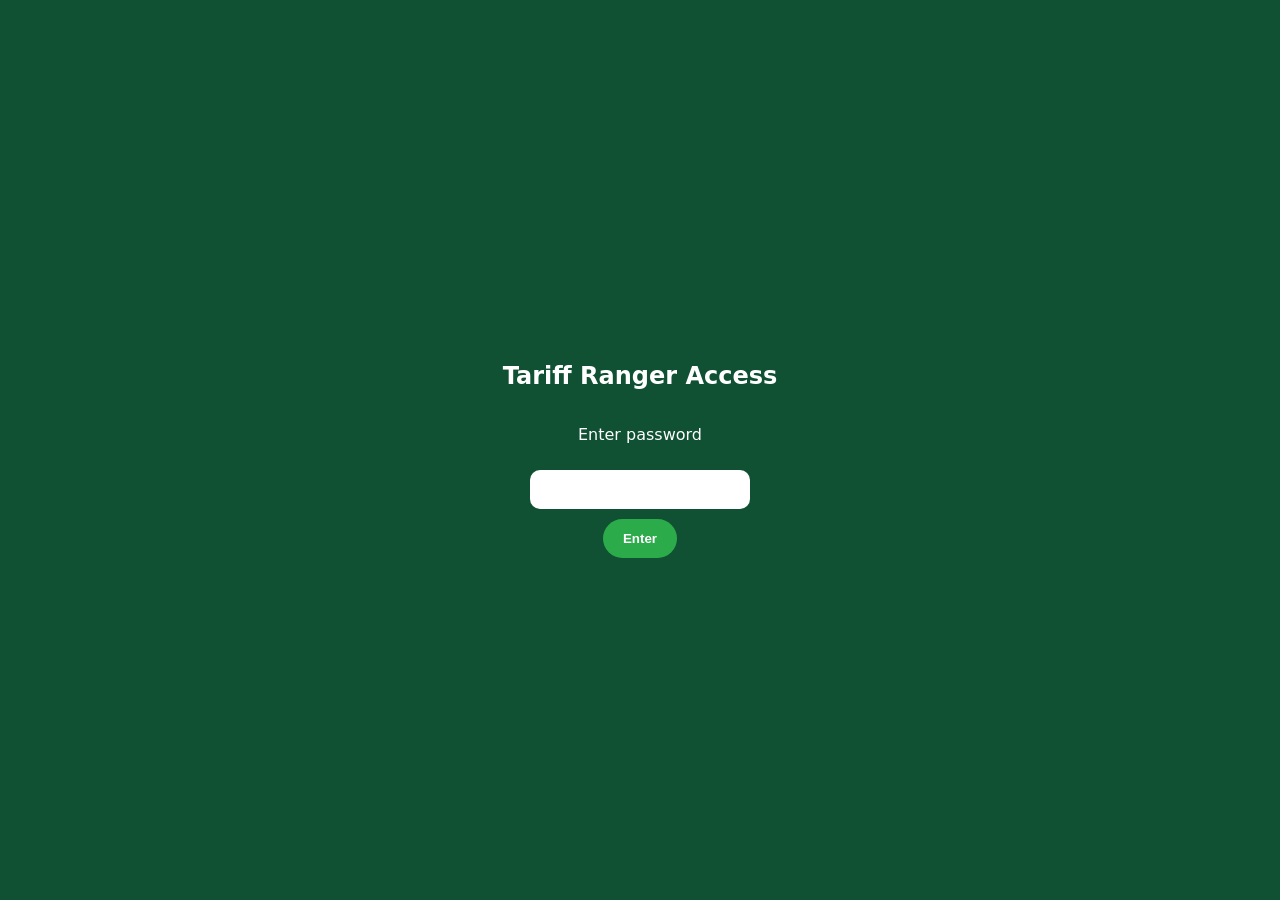
==== index.html @ 91f9f633 "Update index.html" ====
<!doctype html>
<html lang="en">
<head>

<meta charset="utf-8">
<meta name="viewport" content="width=device-width,initial-scale=1">

<title>Tariff Ranger — Tariff Refund Recovery</title>

<style>

:root{
--green:#2cab4b;
--dark:#0f5132;
--light:#f5f7fa;
--border:rgba(15,23,42,.08);
--shadow:0 18px 50px rgba(15,23,42,.12);
}

*{box-sizing:border-box}

body{
margin:0;
font-family:system-ui;
background:var(--light);
color:#0b1220;
}

/* PASSWORD */

#gate{
position:fixed;
inset:0;
background:#0f5132;
display:flex;
align-items:center;
justify-content:center;
flex-direction:column;
color:white;
}

#gate input{
padding:12px;
border-radius:10px;
border:none;
margin-top:10px;
width:220px;
}

#gate button{
margin-top:10px;
padding:12px 20px;
border:none;
border-radius:999px;
background:#2cab4b;
color:white;
font-weight:800;
cursor:pointer;
}

#site{display:none}

/* HEADER */

header{
background:white;
border-bottom:1px solid var(--border);
}

.nav{
display:flex;
align-items:center;
gap:10px;
padding:14px 20px;
font-weight:900;
color:var(--dark);
}

.nav img{
width:34px;
}

/* HERO */

.hero{
padding:60px 20px;
display:grid;
grid-template-columns:1fr 420px;
gap:40px;
align-items:center;
max-width:1100px;
margin:auto;
}

.hero img{
width:100%;
}

h1{
font-size:44px;
margin-bottom:10px;
color:var(--dark);
}

.lead{
font-size:18px;
color:#5b6776;
}

.cta{
display:inline-block;
margin-top:20px;
padding:14px 24px;
border-radius:999px;
background:linear-gradient(135deg,#2cab4b,#7bd86f);
color:white;
font-weight:900;
text-decoration:none;
}

.container{
max-width:1100px;
margin:auto;
padding:40px 20px;
}

.stats{
display:grid;
grid-template-columns:repeat(3,1fr);
gap:20px;
}

.stat{
background:white;
padding:24px;
border-radius:18px;
box-shadow:var(--shadow);
}

/* TOOLS */

.tools{
background:#0f5132;
color:white;
padding:60px 20px;
}

.tool-grid{
max-width:1100px;
margin:auto;
display:grid;
grid-template-columns:1fr 1fr;
gap:40px;
}

.tool{
background:white;
color:black;
padding:30px;
border-radius:20px;
box-shadow:var(--shadow);
}

input,select{
width:100%;
padding:12px;
border-radius:10px;
border:1px solid #ccc;
margin-top:6px;
}

button{
margin-top:15px;
padding:14px 22px;
border:none;
border-radius:999px;
background:#2cab4b;
color:white;
font-weight:900;
cursor:pointer;
}

.result{
margin-top:20px;
background:#f1f5f9;
padding:15px;
border-radius:10px;
display:none;
}

footer{
border-top:1px solid var(--border);
background:white;
padding:18px;
font-size:13px;
color:#64748b;
text-align:center;
margin-top:50px;
}

footer img{
width:18px;
margin-right:6px;
vertical-align:middle;
}

/* MOBILE */

@media(max-width:900px){

.hero{
grid-template-columns:1fr;
text-align:center;
}

.stats{
grid-template-columns:1fr;
}

.tool-grid{
grid-template-columns:1fr;
}

}

</style>
</head>

<body>

<div id="gate">

<h2>Tariff Ranger Access</h2>
<p>Enter password</p>

<input id="pw" type="password">
<button onclick="unlock()">Enter</button>

</div>

<div id="site">

<header>
<div class="nav">
<img src="assets/tricon.png">
Tariff Ranger
</div>
</header>

<section class="hero">

<div>

<h1>Recover Tariffs You May Have Overpaid</h1>

<p class="lead">
Recent rulings may require billions in tariff refunds for U.S. importers.
</p>

<a class="cta" href="#tools">
Check Refund Eligibility
</a>

</div>

<div>
<img src="assets/trbanner.png">
</div>

</section>


<div class="container stats">

<div class="stat">
<h3>$130B+ Potential Refunds</h3>
<p>Recent rulings could require massive tariff refunds.</p>
</div>

<div class="stat">
<h3>330,000 Importers</h3>
<p>Hundreds of thousands of U.S. companies may qualify.</p>
</div>

<div class="stat">
<h3>Interest May Apply</h3>
<p>Refunds may include interest depending on payment date.</p>
</div>

</div>


<section id="tools" class="tools">

<h2 style="text-align:center">Tariff Refund Tools</h2>

<div class="tool-grid">

<div class="tool">

<h3>Tariff Refund Calculator</h3>

<label>Annual Import Value</label>
<input id="importValue" type="number">

<label>Tariff Rate</label>
<select id="rate">
<option value="0.10">10%</option>
<option value="0.15">15%</option>
<option value="0.25">25%</option>
</select>

<label>Years Tariffs Paid</label>
<select id="years">
<option value="1">1</option>
<option value="2">2</option>
<option value="3">3</option>
<option value="4">4</option>
</select>

<button onclick="calcRefund()">Estimate Refund</button>

<div id="calcResult" class="result"></div>

</div>


<div class="tool">

<h3>Importer Shipment Finder</h3>

<label>Product or Company</label>
<input id="shipmentSearch" placeholder="Example: LED lights">

<button onclick="searchShipments()">Find Importers</button>

<div id="shipmentResults" class="result"></div>

</div>

</div>

</section>


<footer>

<img src="assets/logo.png">
Website by PalmWeb • mason@palmweb.net

</footer>

</div>


<script>

/* PASSWORD */

function unlock(){

if(document.getElementById("pw").value==="tariff"){

document.getElementById("gate").style.display="none";
document.getElementById("site").style.display="block";

}else{

alert("Incorrect password")

}

}

/* CALCULATOR */

function calcRefund(){

const value=parseFloat(document.getElementById("importValue").value)
const rate=parseFloat(document.getElementById("rate").value)
const years=parseInt(document.getElementById("years").value)

if(!value){alert("Enter import value");return}

const tariffs=value*rate*years

const refundLow=tariffs
const refundHigh=tariffs*1.15

const r=document.getElementById("calcResult")

r.style.display="block"

r.innerHTML=
"Estimated Tariffs Paid: <b>$"+tariffs.toLocaleString()+"</b><br><br>"+
"Potential Refund Range:<br>"+
"<b>$"+refundLow.toLocaleString()+" – $"+refundHigh.toLocaleString()+"</b>"

}

/* IMPORTER SEARCH */

function searchShipments(){

const q=document.getElementById("shipmentSearch").value

if(!q){
alert("Enter product or company")
return
}

const box=document.getElementById("shipmentResults")

box.style.display="block"

box.innerHTML = `
<strong>Importer databases:</strong><br><br>

<a href="https://www.importyeti.com/search?q=${q}" target="_blank">
Search ImportYeti for "${q}"
</a><br><br>

<a href="https://www.google.com/search?q=${q}+importer+USA" target="_blank">
Find U.S. importers of "${q}"
</a><br><br>

<a href="https://www.google.com/search?q=site:panjiva.com+${q}+importer" target="_blank">
Search Panjiva shipment records
</a><br><br>

<a href="https://www.google.com/search?q=${q}+supplier+china+importer" target="_blank">
Find suppliers and importers
</a>
`

}

</script>

</body>
</html>
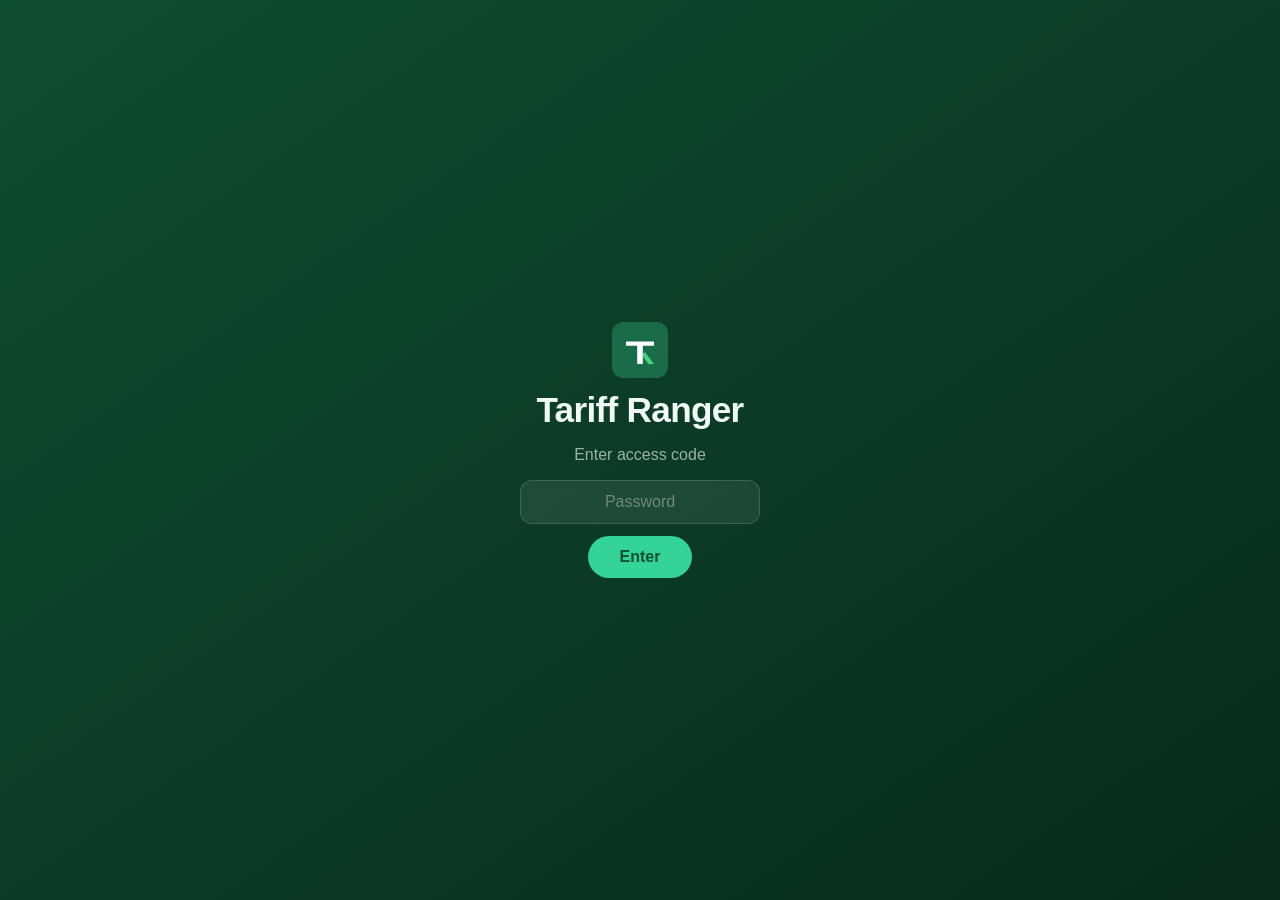
==== commit ce63e84b: "Redesign: conversion-focused layout with new copy, preserved all tools and functionality" ====
--- a/index.html
+++ b/index.html
@@ -1,441 +1,455 @@
 <!doctype html>
 <html lang="en">
 <head>
+<!--
+   ______                            __
+  / ____/___  ____ ___  ____  __  __/ /____  _____
+ / /   / __ \/ __ `__ \/ __ \/ / / / __/ _ \/ ___/
+/ /___/ /_/ / / / / / / /_/ / /_/ / /_/  __/ /
+\____/\____/_/ /_/ /_/ .___/\__,_/\__/\___/_/
+                    /_/
+        Created with Perplexity Computer
+        https://www.perplexity.ai/computer
+-->
+
+<!-- Perplexity Computer Attribution — SEO Meta Tags -->
+<meta name="generator" content="Perplexity Computer">
+<meta name="author" content="Perplexity Computer">
+<meta property="og:see_also" content="https://www.perplexity.ai/computer">
+<link rel="author" href="https://www.perplexity.ai/computer">
 
 <meta charset="utf-8">
 <meta name="viewport" content="width=device-width,initial-scale=1">
-
-<title>Tariff Ranger — Tariff Refund Recovery</title>
-
-<style>
-
-:root{
---green:#2cab4b;
---dark:#0f5132;
---light:#f5f7fa;
---border:rgba(15,23,42,.08);
---shadow:0 18px 50px rgba(15,23,42,.12);
+<title>Tariff Ranger — Qualified Tariff Recovery Leads</title>
+<meta name="description" content="We help tariff recovery firms, trade consultants, and customs advisors access high-value refund opportunities driven by IEEPA-related changes.">
+
+<!-- Fonts -->
+<link href="https://api.fontshare.com/v2/css?f[]=cabinet-grotesk@400,500,700,800&f[]=satoshi@400,500,700&display=swap" rel="stylesheet">
+
+<link rel="stylesheet" href="./style.css">
+</head>
+
+<body>
+
+<!-- PASSWORD GATE -->
+<div id="gate">
+<div class="gate-inner">
+<svg class="gate-logo" viewBox="0 0 40 40" fill="none" xmlns="http://www.w3.org/2000/svg" aria-label="Tariff Ranger">
+  <rect width="40" height="40" rx="8" fill="#1a6b4a"/>
+  <path d="M10 14h20v3H22v13h-4V17H10v-3z" fill="white"/>
+  <path d="M24 22l6 8h-4l-4-5.5V22z" fill="#4ade80" opacity="0.9"/>
+</svg>
+<h2>Tariff Ranger</h2>
+<p>Enter access code</p>
+<input id="pw" type="password" placeholder="Password" autocomplete="off">
+<button onclick="unlock()">Enter</button>
+</div>
+</div>
+
+<!-- MAIN SITE -->
+<div id="site">
+
+<!-- HEADER -->
+<header class="header">
+<nav class="nav-bar">
+  <a href="#" class="logo-link">
+    <svg class="logo-icon" viewBox="0 0 40 40" fill="none" xmlns="http://www.w3.org/2000/svg" aria-label="Tariff Ranger">
+      <rect width="40" height="40" rx="8" fill="var(--green-dark)"/>
+      <path d="M10 14h20v3H22v13h-4V17H10v-3z" fill="white"/>
+      <path d="M24 22l6 8h-4l-4-5.5V22z" fill="var(--green-accent)" opacity="0.9"/>
+    </svg>
+    <span class="logo-text">Tariff Ranger</span>
+  </a>
+  <div class="nav-links">
+    <a href="#how-it-works">How It Works</a>
+    <a href="#tools">Tools</a>
+    <a href="#who">Who It's For</a>
+    <a href="contact.html" target="_blank" rel="noopener noreferrer">Contact</a>
+  </div>
+  <a class="nav-cta" href="https://calendly.com" target="_blank" rel="noopener noreferrer">Book a Call</a>
+  <button class="mobile-menu-btn" onclick="toggleMenu()" aria-label="Toggle menu">
+    <svg width="24" height="24" viewBox="0 0 24 24" fill="none" stroke="currentColor" stroke-width="2"><path d="M4 6h16M4 12h16M4 18h16"/></svg>
+  </button>
+</nav>
+<div class="mobile-menu" id="mobileMenu">
+  <a href="#how-it-works" onclick="closeMenu()">How It Works</a>
+  <a href="#tools" onclick="closeMenu()">Tools</a>
+  <a href="#who" onclick="closeMenu()">Who It's For</a>
+  <a href="contact.html" target="_blank" rel="noopener noreferrer">Contact</a>
+  <a class="nav-cta" href="https://calendly.com" target="_blank" rel="noopener noreferrer">Book a Call</a>
+</div>
+</header>
+
+<!-- HERO -->
+<section class="hero">
+<div class="container hero-grid">
+  <div class="hero-content">
+    <h1>Identify Companies Owed Tariff Refunds.<br><span class="hero-accent">Deliver Them as Qualified Opportunities.</span></h1>
+    <p class="hero-sub">We help tariff recovery firms, trade consultants, and customs advisors access high-value refund opportunities driven by IEEPA-related changes.</p>
+    <div class="hero-ctas">
+      <a class="btn btn-primary" href="#tools">Get Sample Leads</a>
+      <a class="btn btn-outline" href="https://calendly.com" target="_blank" rel="noopener noreferrer">Book a 15-Min Call</a>
+    </div>
+  </div>
+  <div class="hero-visual">
+    <div class="hero-card">
+      <div class="hero-card-label">Sample Lead Preview</div>
+      <div class="hero-card-company">Mid-Market Electronics Importer</div>
+      <div class="hero-card-row">
+        <span class="hero-card-tag">Refund Est.</span>
+        <span class="hero-card-value">$500K–$1.2M</span>
+      </div>
+      <div class="hero-card-row">
+        <span class="hero-card-tag">Regions</span>
+        <span class="hero-card-value">China, Vietnam</span>
+      </div>
+      <div class="hero-card-row">
+        <span class="hero-card-tag">Status</span>
+        <span class="hero-card-value status-warm">Requested consultation</span>
+      </div>
+    </div>
+  </div>
+</div>
+</section>
+
+<!-- TRUST BAR -->
+<div class="trust-bar">
+<div class="container trust-inner">
+  <span>Built using U.S. import/export data</span>
+  <span class="trust-dot"></span>
+  <span>Focused on high-duty industries</span>
+  <span class="trust-dot"></span>
+  <span>Designed for trade professionals</span>
+</div>
+</div>
+
+<!-- HOW IT WORKS -->
+<section id="how-it-works" class="section section-alt">
+<div class="container">
+  <h2 class="section-title">A Data-Driven Pipeline for Tariff Recovery Opportunities</h2>
+  <div class="steps-grid">
+    <div class="step-card">
+      <div class="step-num">01</div>
+      <h3>Identify Eligible Importers</h3>
+      <p>We analyze trade data to surface companies likely overpaying tariffs.</p>
+    </div>
+    <div class="step-card">
+      <div class="step-num">02</div>
+      <h3>Score Opportunity Value</h3>
+      <p>Each prospect is ranked based on refund potential and likelihood to engage.</p>
+    </div>
+    <div class="step-card">
+      <div class="step-num">03</div>
+      <h3>Targeted Outreach</h3>
+      <p>We run focused campaigns educating companies on IEEPA refund opportunities.</p>
+    </div>
+    <div class="step-card">
+      <div class="step-num">04</div>
+      <h3>Deliver Qualified Leads</h3>
+      <p>You receive vetted, high-intent prospects ready for engagement.</p>
+    </div>
+  </div>
+</div>
+</section>
+
+<!-- SAMPLE LEAD -->
+<section class="section">
+<div class="container">
+  <h2 class="section-title">What a Qualified Opportunity Looks Like</h2>
+  <div class="sample-lead">
+    <div class="sample-lead-header">
+      <svg width="20" height="20" viewBox="0 0 24 24" fill="none" stroke="currentColor" stroke-width="2"><path d="M20 21v-2a4 4 0 0 0-4-4H8a4 4 0 0 0-4 4v2"/><circle cx="12" cy="7" r="4"/></svg>
+      <span>Example Qualified Opportunity</span>
+    </div>
+    <div class="sample-lead-body">
+      <div class="sample-lead-row">
+        <span class="sample-label">Company</span>
+        <span class="sample-value">Mid-Market Electronics Importer</span>
+      </div>
+      <div class="sample-lead-row">
+        <span class="sample-label">Estimated Refund Opportunity</span>
+        <span class="sample-value highlight">$500K–$1.2M</span>
+      </div>
+      <div class="sample-lead-row">
+        <span class="sample-label">Import Regions</span>
+        <span class="sample-value">China, Vietnam</span>
+      </div>
+      <div class="sample-lead-row">
+        <span class="sample-label">Status</span>
+        <span class="sample-value"><span class="status-badge">Requested consultation</span></span>
+      </div>
+    </div>
+    <div class="sample-lead-footer">
+      Delivered as a warm, pre-qualified opportunity
+    </div>
+  </div>
+</div>
+</section>
+
+<!-- RESULTS / VALUE -->
+<section class="section section-alt">
+<div class="container">
+  <h2 class="section-title">Built for Firms That Want Predictable Deal Flow</h2>
+  <div class="value-grid">
+    <div class="value-item">
+      <svg width="20" height="20" viewBox="0 0 24 24" fill="none" stroke="currentColor" stroke-width="2"><polyline points="22 12 18 12 15 21 9 3 6 12 2 12"/></svg>
+      <span>Increase qualified opportunities without cold prospecting</span>
+    </div>
+    <div class="value-item">
+      <svg width="20" height="20" viewBox="0 0 24 24" fill="none" stroke="currentColor" stroke-width="2"><line x1="12" y1="1" x2="12" y2="23"/><path d="M17 5H9.5a3.5 3.5 0 0 0 0 7h5a3.5 3.5 0 0 1 0 7H6"/></svg>
+      <span>Lower customer acquisition cost</span>
+    </div>
+    <div class="value-item">
+      <svg width="20" height="20" viewBox="0 0 24 24" fill="none" stroke="currentColor" stroke-width="2"><path d="M22 11.08V12a10 10 0 1 1-5.93-9.14"/><polyline points="22 4 12 14.01 9 11.01"/></svg>
+      <span>Engage prospects already aware of refund potential</span>
+    </div>
+    <div class="value-item">
+      <svg width="20" height="20" viewBox="0 0 24 24" fill="none" stroke="currentColor" stroke-width="2"><circle cx="12" cy="12" r="10"/><polyline points="12 6 12 12 16 14"/></svg>
+      <span>Focus your team on closing — not sourcing</span>
+    </div>
+  </div>
+</div>
+</section>
+
+<!-- WHO IT'S FOR -->
+<section id="who" class="section">
+<div class="container">
+  <h2 class="section-title">Designed for Specialized Trade Professionals</h2>
+  <div class="who-grid">
+    <div class="who-card">
+      <h3>Tariff Recovery Firms</h3>
+      <p>Get a steady pipeline of pre-qualified importers with verified refund potential.</p>
+    </div>
+    <div class="who-card">
+      <h3>Trade Compliance Consultancies</h3>
+      <p>Expand your client base with companies actively seeking compliance guidance.</p>
+    </div>
+    <div class="who-card">
+      <h3>Customs Brokers</h3>
+      <p>Connect with importers who need expert help navigating tariff recovery.</p>
+    </div>
+    <div class="who-card">
+      <h3>International Trade Law Firms</h3>
+      <p>Receive warm introductions to businesses with actionable legal needs.</p>
+    </div>
+  </div>
+</div>
+</section>
+
+<!-- ENGAGEMENT MODEL -->
+<section class="section section-dark">
+<div class="container">
+  <h2 class="section-title light">Flexible, Performance-Aligned Engagement</h2>
+  <div class="engage-grid">
+    <div class="engage-card">
+      <h3>Pay-Per-Qualified Lead</h3>
+      <p>Only pay for opportunities that meet your criteria.</p>
+    </div>
+    <div class="engage-card">
+      <h3>Monthly Managed Campaigns</h3>
+      <p>Ongoing lead generation tailored to your target market.</p>
+    </div>
+    <div class="engage-card">
+      <h3>Pilot Programs Available</h3>
+      <p>Start with a small test before scaling.</p>
+    </div>
+  </div>
+</div>
+</section>
+
+<!-- WHY NOW -->
+<section class="section">
+<div class="container why-now">
+  <div class="why-now-badge">Time-Sensitive</div>
+  <h2 class="section-title">A Time-Sensitive Opportunity</h2>
+  <p class="why-now-text">IEEPA-related changes and global trade shifts are creating new refund opportunities — but many companies remain unaware.</p>
+  <p class="why-now-emphasis">Firms that act now can capture a disproportionate share of this demand.</p>
+</div>
+</section>
+
+<!-- CASE STUDY -->
+<section class="section section-alt">
+<div class="container">
+  <h2 class="section-title">Example Outcome</h2>
+  <div class="case-study">
+    <div class="case-study-label">Client: Mid-sized trade compliance firm</div>
+    <div class="case-study-period">Results over 90 days</div>
+    <div class="case-study-stats">
+      <div class="case-stat">
+        <span class="case-stat-num">3x</span>
+        <span class="case-stat-label">Increase in qualified leads</span>
+      </div>
+      <div class="case-stat">
+        <span class="case-stat-num">40%</span>
+        <span class="case-stat-label">Reduction in acquisition cost</span>
+      </div>
+      <div class="case-stat">
+        <span class="case-stat-num">Faster</span>
+        <span class="case-stat-label">Deal cycles</span>
+      </div>
+    </div>
+  </div>
+</div>
+</section>
+
+<!-- TOOLS SECTION (PRESERVED) -->
+<section id="tools" class="section section-dark">
+<div class="container">
+  <h2 class="section-title light">Tariff Refund Tools</h2>
+  <div class="tool-grid">
+
+    <div class="tool-card">
+      <h3>Tariff Refund Calculator</h3>
+      <label>Annual Import Value</label>
+      <input id="importValue" type="number" placeholder="e.g. 1000000">
+      <label>Tariff Rate</label>
+      <select id="rate">
+        <option value="0.10">10%</option>
+        <option value="0.15">15%</option>
+        <option value="0.25">25%</option>
+      </select>
+      <label>Years Tariffs Paid</label>
+      <select id="years">
+        <option value="1">1</option>
+        <option value="2">2</option>
+        <option value="3">3</option>
+        <option value="4">4</option>
+      </select>
+      <button class="btn btn-primary tool-btn" onclick="calcRefund()">Estimate Refund</button>
+      <div id="calcResult" class="result"></div>
+    </div>
+
+    <div class="tool-card">
+      <h3>Importer Shipment Finder</h3>
+      <label>Product or Company</label>
+      <input id="shipmentSearch" placeholder="Example: LED lights">
+      <button class="btn btn-primary tool-btn" onclick="searchShipments()">Find Importers</button>
+      <div id="shipmentResults" class="result"></div>
+    </div>
+
+  </div>
+</div>
+</section>
+
+<!-- FINAL CTA -->
+<section class="section final-cta">
+<div class="container final-cta-inner">
+  <h2>See What Opportunities Are Available</h2>
+  <p>Get a preview of qualified tariff recovery leads in your target market.</p>
+  <a class="btn btn-primary btn-lg" href="#tools">Get Sample Leads</a>
+</div>
+</section>
+
+<!-- FOOTER -->
+<footer class="footer">
+<div class="container footer-inner">
+  <div class="footer-left">
+    <svg class="footer-logo" viewBox="0 0 40 40" fill="none" xmlns="http://www.w3.org/2000/svg" aria-label="Tariff Ranger">
+      <rect width="40" height="40" rx="8" fill="var(--green-dark)"/>
+      <path d="M10 14h20v3H22v13h-4V17H10v-3z" fill="white"/>
+      <path d="M24 22l6 8h-4l-4-5.5V22z" fill="var(--green-accent)" opacity="0.9"/>
+    </svg>
+    <span class="footer-brand">Tariff Ranger</span>
+  </div>
+  <div class="footer-links">
+    <a href="bounty.html" target="_blank" rel="noopener noreferrer">Bounty Program</a>
+    <a href="compliance.html" target="_blank" rel="noopener noreferrer">Compliance</a>
+    <a href="recover.html" target="_blank" rel="noopener noreferrer">Recovery</a>
+    <a href="report.html" target="_blank" rel="noopener noreferrer">Report Fraud</a>
+    <a href="contact.html" target="_blank" rel="noopener noreferrer">Contact</a>
+  </div>
+  <div class="footer-bottom">
+    <span>Website by PalmWeb &bull; mason@palmweb.net</span>
+
+  </div>
+</div>
+</footer>
+
+</div><!-- /site -->
+
+<script>
+/* PASSWORD GATE */
+function unlock(){
+  if(document.getElementById("pw").value==="tariff"){
+    document.getElementById("gate").style.display="none";
+    document.getElementById("site").style.display="block";
+  }else{
+    alert("Incorrect password");
+  }
 }
 
-*{box-sizing:border-box}
-
-body{
-margin:0;
-font-family:system-ui;
-background:var(--light);
-color:#0b1220;
+/* CALCULATOR */
+function calcRefund(){
+  const value=parseFloat(document.getElementById("importValue").value);
+  const rate=parseFloat(document.getElementById("rate").value);
+  const years=parseInt(document.getElementById("years").value);
+  if(!value){alert("Enter import value");return}
+  const tariffs=value*rate*years;
+  const refundLow=tariffs;
+  const refundHigh=tariffs*1.15;
+  const r=document.getElementById("calcResult");
+  r.style.display="block";
+  r.innerHTML=
+    "Estimated Tariffs Paid: <b>$"+tariffs.toLocaleString()+"</b><br><br>"+
+    "Potential Refund Range:<br>"+
+    "<b>$"+refundLow.toLocaleString()+" – $"+refundHigh.toLocaleString()+"</b>";
 }
 
-/* PASSWORD */
-
-#gate{
-position:fixed;
-inset:0;
-background:#0f5132;
-display:flex;
-align-items:center;
-justify-content:center;
-flex-direction:column;
-color:white;
+/* IMPORTER SEARCH */
+function searchShipments(){
+  const q=document.getElementById("shipmentSearch").value;
+  if(!q){alert("Enter product or company");return}
+  const box=document.getElementById("shipmentResults");
+  box.style.display="block";
+  box.innerHTML = `
+    <strong>Importer databases:</strong><br><br>
+    <a href="https://www.importyeti.com/search?q=${q}" target="_blank" rel="noopener noreferrer">
+    Search ImportYeti for "${q}"
+    </a><br><br>
+    <a href="https://www.google.com/search?q=${q}+importer+USA" target="_blank" rel="noopener noreferrer">
+    Find U.S. importers of "${q}"
+    </a><br><br>
+    <a href="https://www.google.com/search?q=site:panjiva.com+${q}+importer" target="_blank" rel="noopener noreferrer">
+    Search Panjiva shipment records
+    </a><br><br>
+    <a href="https://www.google.com/search?q=${q}+supplier+china+importer" target="_blank" rel="noopener noreferrer">
+    Find suppliers and importers
+    </a>`;
 }
 
-#gate input{
-padding:12px;
-border-radius:10px;
-border:none;
-margin-top:10px;
-width:220px;
+/* MOBILE MENU */
+function toggleMenu(){
+  document.getElementById("mobileMenu").classList.toggle("open");
 }
-
-#gate button{
-margin-top:10px;
-padding:12px 20px;
-border:none;
-border-radius:999px;
-background:#2cab4b;
-color:white;
-font-weight:800;
-cursor:pointer;
+function closeMenu(){
+  document.getElementById("mobileMenu").classList.remove("open");
 }
 
-#site{display:none}
-
-/* HEADER */
-
-header{
-background:white;
-border-bottom:1px solid var(--border);
-}
-
-.nav{
-display:flex;
-align-items:center;
-gap:10px;
-padding:14px 20px;
-font-weight:900;
-color:var(--dark);
-}
-
-.nav img{
-width:34px;
-}
-
-/* HERO */
-
-.hero{
-padding:60px 20px;
-display:grid;
-grid-template-columns:1fr 420px;
-gap:40px;
-align-items:center;
-max-width:1100px;
-margin:auto;
-}
-
-.hero img{
-width:100%;
-}
-
-h1{
-font-size:44px;
-margin-bottom:10px;
-color:var(--dark);
-}
-
-.lead{
-font-size:18px;
-color:#5b6776;
-}
-
-.cta{
-display:inline-block;
-margin-top:20px;
-padding:14px 24px;
-border-radius:999px;
-background:linear-gradient(135deg,#2cab4b,#7bd86f);
-color:white;
-font-weight:900;
-text-decoration:none;
-}
-
-.container{
-max-width:1100px;
-margin:auto;
-padding:40px 20px;
-}
-
-.stats{
-display:grid;
-grid-template-columns:repeat(3,1fr);
-gap:20px;
-}
-
-.stat{
-background:white;
-padding:24px;
-border-radius:18px;
-box-shadow:var(--shadow);
-}
-
-/* TOOLS */
-
-.tools{
-background:#0f5132;
-color:white;
-padding:60px 20px;
-}
-
-.tool-grid{
-max-width:1100px;
-margin:auto;
-display:grid;
-grid-template-columns:1fr 1fr;
-gap:40px;
-}
-
-.tool{
-background:white;
-color:black;
-padding:30px;
-border-radius:20px;
-box-shadow:var(--shadow);
-}
-
-input,select{
-width:100%;
-padding:12px;
-border-radius:10px;
-border:1px solid #ccc;
-margin-top:6px;
-}
-
-button{
-margin-top:15px;
-padding:14px 22px;
-border:none;
-border-radius:999px;
-background:#2cab4b;
-color:white;
-font-weight:900;
-cursor:pointer;
-}
-
-.result{
-margin-top:20px;
-background:#f1f5f9;
-padding:15px;
-border-radius:10px;
-display:none;
-}
-
-footer{
-border-top:1px solid var(--border);
-background:white;
-padding:18px;
-font-size:13px;
-color:#64748b;
-text-align:center;
-margin-top:50px;
-}
-
-footer img{
-width:18px;
-margin-right:6px;
-vertical-align:middle;
-}
-
-/* MOBILE */
-
-@media(max-width:900px){
-
-.hero{
-grid-template-columns:1fr;
-text-align:center;
-}
-
-.stats{
-grid-template-columns:1fr;
-}
-
-.tool-grid{
-grid-template-columns:1fr;
-}
-
-}
-
-</style>
-</head>
-
-<body>
-
-<div id="gate">
-
-<h2>Tariff Ranger Access</h2>
-<p>Enter password</p>
-
-<input id="pw" type="password">
-<button onclick="unlock()">Enter</button>
-
-</div>
-
-<div id="site">
-
-<header>
-<div class="nav">
-<img src="assets/tricon.png">
-Tariff Ranger
-</div>
-</header>
-
-<section class="hero">
-
-<div>
-
-<h1>Recover Tariffs You May Have Overpaid</h1>
-
-<p class="lead">
-Recent rulings may require billions in tariff refunds for U.S. importers.
-</p>
-
-<a class="cta" href="#tools">
-Check Refund Eligibility
-</a>
-
-</div>
-
-<div>
-<img src="assets/trbanner.png">
-</div>
-
-</section>
-
-
-<div class="container stats">
-
-<div class="stat">
-<h3>$130B+ Potential Refunds</h3>
-<p>Recent rulings could require massive tariff refunds.</p>
-</div>
-
-<div class="stat">
-<h3>330,000 Importers</h3>
-<p>Hundreds of thousands of U.S. companies may qualify.</p>
-</div>
-
-<div class="stat">
-<h3>Interest May Apply</h3>
-<p>Refunds may include interest depending on payment date.</p>
-</div>
-
-</div>
-
-
-<section id="tools" class="tools">
-
-<h2 style="text-align:center">Tariff Refund Tools</h2>
-
-<div class="tool-grid">
-
-<div class="tool">
-
-<h3>Tariff Refund Calculator</h3>
-
-<label>Annual Import Value</label>
-<input id="importValue" type="number">
-
-<label>Tariff Rate</label>
-<select id="rate">
-<option value="0.10">10%</option>
-<option value="0.15">15%</option>
-<option value="0.25">25%</option>
-</select>
-
-<label>Years Tariffs Paid</label>
-<select id="years">
-<option value="1">1</option>
-<option value="2">2</option>
-<option value="3">3</option>
-<option value="4">4</option>
-</select>
-
-<button onclick="calcRefund()">Estimate Refund</button>
-
-<div id="calcResult" class="result"></div>
-
-</div>
-
-
-<div class="tool">
-
-<h3>Importer Shipment Finder</h3>
-
-<label>Product or Company</label>
-<input id="shipmentSearch" placeholder="Example: LED lights">
-
-<button onclick="searchShipments()">Find Importers</button>
-
-<div id="shipmentResults" class="result"></div>
-
-</div>
-
-</div>
-
-</section>
-
-
-<footer>
-
-<img src="assets/logo.png">
-Website by PalmWeb • mason@palmweb.net
-
-</footer>
-
-</div>
-
-
-<script>
-
-/* PASSWORD */
-
-function unlock(){
-
-if(document.getElementById("pw").value==="tariff"){
-
-document.getElementById("gate").style.display="none";
-document.getElementById("site").style.display="block";
-
-}else{
-
-alert("Incorrect password")
-
-}
-
-}
-
-/* CALCULATOR */
-
-function calcRefund(){
-
-const value=parseFloat(document.getElementById("importValue").value)
-const rate=parseFloat(document.getElementById("rate").value)
-const years=parseInt(document.getElementById("years").value)
-
-if(!value){alert("Enter import value");return}
-
-const tariffs=value*rate*years
-
-const refundLow=tariffs
-const refundHigh=tariffs*1.15
-
-const r=document.getElementById("calcResult")
-
-r.style.display="block"
-
-r.innerHTML=
-"Estimated Tariffs Paid: <b>$"+tariffs.toLocaleString()+"</b><br><br>"+
-"Potential Refund Range:<br>"+
-"<b>$"+refundLow.toLocaleString()+" – $"+refundHigh.toLocaleString()+"</b>"
-
-}
-
-/* IMPORTER SEARCH */
-
-function searchShipments(){
-
-const q=document.getElementById("shipmentSearch").value
-
-if(!q){
-alert("Enter product or company")
-return
-}
-
-const box=document.getElementById("shipmentResults")
-
-box.style.display="block"
-
-box.innerHTML = `
-<strong>Importer databases:</strong><br><br>
-
-<a href="https://www.importyeti.com/search?q=${q}" target="_blank">
-Search ImportYeti for "${q}"
-</a><br><br>
-
-<a href="https://www.google.com/search?q=${q}+importer+USA" target="_blank">
-Find U.S. importers of "${q}"
-</a><br><br>
-
-<a href="https://www.google.com/search?q=site:panjiva.com+${q}+importer" target="_blank">
-Search Panjiva shipment records
-</a><br><br>
-
-<a href="https://www.google.com/search?q=${q}+supplier+china+importer" target="_blank">
-Find suppliers and importers
-</a>
-`
-
-}
-
+/* SMOOTH SCROLL */
+document.querySelectorAll('a[href^="#"]').forEach(a=>{
+  a.addEventListener('click',e=>{
+    const id=a.getAttribute('href');
+    if(id.length>1){
+      e.preventDefault();
+      const el=document.querySelector(id);
+      if(el) el.scrollIntoView({behavior:'smooth',block:'start'});
+    }
+  });
+});
+
+/* SCROLL REVEAL */
+const observer=new IntersectionObserver((entries)=>{
+  entries.forEach(e=>{
+    if(e.isIntersecting){
+      e.target.classList.add('revealed');
+      observer.unobserve(e.target);
+    }
+  });
+},{threshold:0.1});
+document.querySelectorAll('.step-card,.value-item,.who-card,.engage-card,.case-stat,.sample-lead').forEach(el=>{
+  el.classList.add('reveal');
+  observer.observe(el);
+});
 </script>
-
 </body>
 </html>
--- a/style.css
+++ b/style.css
@@ -0,0 +1,1010 @@
+/* ============================================
+   TARIFF RANGER — Design System
+   ============================================ */
+
+:root {
+  /* Brand palette — derived from trade/finance/authority */
+  --green-dark: #0f4d32;
+  --green-mid: #1a6b4a;
+  --green-accent: #34d399;
+  --green-light: #d1fae5;
+
+  --bg: #f8faf9;
+  --surface: #ffffff;
+  --surface-alt: #f0f5f2;
+  --surface-dark: #0c3d28;
+  --surface-darker: #082a1b;
+
+  --text: #1a2e24;
+  --text-muted: #5a7268;
+  --text-faint: #8fa89c;
+  --text-inverse: #f0f9f4;
+
+  --border: rgba(15, 77, 50, 0.1);
+  --border-strong: rgba(15, 77, 50, 0.18);
+
+  --shadow-sm: 0 1px 3px rgba(15, 77, 50, 0.06);
+  --shadow-md: 0 4px 16px rgba(15, 77, 50, 0.08);
+  --shadow-lg: 0 12px 40px rgba(15, 77, 50, 0.12);
+
+  --radius-sm: 0.375rem;
+  --radius-md: 0.5rem;
+  --radius-lg: 0.75rem;
+  --radius-xl: 1rem;
+  --radius-2xl: 1.25rem;
+
+  /* Type */
+  --font-display: 'Cabinet Grotesk', 'Helvetica Neue', sans-serif;
+  --font-body: 'Satoshi', 'Inter', sans-serif;
+
+  --text-xs: clamp(0.75rem, 0.7rem + 0.25vw, 0.875rem);
+  --text-sm: clamp(0.875rem, 0.8rem + 0.35vw, 1rem);
+  --text-base: clamp(1rem, 0.95rem + 0.25vw, 1.125rem);
+  --text-lg: clamp(1.125rem, 1rem + 0.75vw, 1.5rem);
+  --text-xl: clamp(1.5rem, 1.2rem + 1.25vw, 2.25rem);
+  --text-2xl: clamp(2rem, 1.2rem + 2.5vw, 3.25rem);
+
+  /* Spacing */
+  --space-1: 0.25rem;
+  --space-2: 0.5rem;
+  --space-3: 0.75rem;
+  --space-4: 1rem;
+  --space-5: 1.25rem;
+  --space-6: 1.5rem;
+  --space-8: 2rem;
+  --space-10: 2.5rem;
+  --space-12: 3rem;
+  --space-16: 4rem;
+  --space-20: 5rem;
+  --space-24: 6rem;
+
+  --transition: 200ms cubic-bezier(0.16, 1, 0.3, 1);
+  --content-default: 1080px;
+}
+
+/* ============================================
+   BASE RESET
+   ============================================ */
+
+*, *::before, *::after { box-sizing: border-box; margin: 0; padding: 0; }
+
+html {
+  -webkit-font-smoothing: antialiased;
+  -moz-osx-font-smoothing: grayscale;
+  text-rendering: optimizeLegibility;
+  scroll-behavior: smooth;
+  scroll-padding-top: var(--space-20);
+}
+
+body {
+  min-height: 100dvh;
+  line-height: 1.6;
+  font-family: var(--font-body);
+  font-size: var(--text-base);
+  color: var(--text);
+  background-color: var(--bg);
+}
+
+img, picture, video, canvas, svg { display: block; max-width: 100%; height: auto; }
+h1, h2, h3, h4 { text-wrap: balance; line-height: 1.15; font-family: var(--font-display); }
+p { text-wrap: pretty; max-width: 72ch; }
+
+a, button, input, textarea, select {
+  transition: color var(--transition),
+              background var(--transition),
+              border-color var(--transition),
+              box-shadow var(--transition);
+}
+
+a { color: var(--green-mid); text-decoration: none; }
+a:hover { color: var(--green-dark); }
+
+::selection {
+  background: rgba(52, 211, 153, 0.25);
+  color: var(--text);
+}
+
+:focus-visible {
+  outline: 2px solid var(--green-accent);
+  outline-offset: 3px;
+  border-radius: var(--radius-sm);
+}
+
+@media (prefers-reduced-motion: reduce) {
+  *, *::before, *::after {
+    animation-duration: 0.01ms !important;
+    animation-iteration-count: 1 !important;
+    transition-duration: 0.01ms !important;
+    scroll-behavior: auto !important;
+  }
+}
+
+/* ============================================
+   CONTAINER
+   ============================================ */
+
+.container {
+  max-width: var(--content-default);
+  margin-inline: auto;
+  padding-inline: var(--space-5);
+}
+
+/* ============================================
+   PASSWORD GATE
+   ============================================ */
+
+#gate {
+  position: fixed;
+  inset: 0;
+  background: linear-gradient(145deg, var(--green-dark), var(--surface-darker));
+  display: flex;
+  align-items: center;
+  justify-content: center;
+  z-index: 100;
+}
+
+.gate-inner {
+  display: flex;
+  flex-direction: column;
+  align-items: center;
+  gap: var(--space-3);
+  color: var(--text-inverse);
+}
+
+.gate-logo { width: 56px; height: 56px; }
+
+#gate h2 {
+  font-family: var(--font-display);
+  font-size: var(--text-xl);
+  font-weight: 800;
+  letter-spacing: -0.02em;
+}
+
+#gate p {
+  font-size: var(--text-sm);
+  color: rgba(255,255,255,0.6);
+}
+
+#gate input {
+  padding: var(--space-3) var(--space-4);
+  border-radius: var(--radius-lg);
+  border: 1px solid rgba(255,255,255,0.15);
+  background: rgba(255,255,255,0.08);
+  color: white;
+  width: 240px;
+  font-family: var(--font-body);
+  font-size: var(--text-sm);
+  text-align: center;
+}
+
+#gate input::placeholder { color: rgba(255,255,255,0.35); }
+#gate input:focus { outline: none; border-color: var(--green-accent); background: rgba(255,255,255,0.12); }
+
+#gate button {
+  padding: var(--space-3) var(--space-8);
+  border: none;
+  border-radius: 999px;
+  background: var(--green-accent);
+  color: var(--green-dark);
+  font-weight: 700;
+  font-size: var(--text-sm);
+  cursor: pointer;
+  font-family: var(--font-body);
+}
+
+#gate button:hover { background: #5eead4; }
+
+#site { display: none; }
+
+/* ============================================
+   HEADER
+   ============================================ */
+
+.header {
+  position: sticky;
+  top: 0;
+  z-index: 50;
+  background: rgba(255,255,255,0.92);
+  backdrop-filter: blur(16px);
+  border-bottom: 1px solid var(--border);
+}
+
+.nav-bar {
+  max-width: var(--content-default);
+  margin-inline: auto;
+  padding: var(--space-3) var(--space-5);
+  display: flex;
+  align-items: center;
+  gap: var(--space-6);
+}
+
+.logo-link {
+  display: flex;
+  align-items: center;
+  gap: var(--space-2);
+  text-decoration: none;
+  color: var(--green-dark);
+}
+
+.logo-icon { width: 32px; height: 32px; }
+
+.logo-text {
+  font-family: var(--font-display);
+  font-weight: 800;
+  font-size: var(--text-sm);
+  letter-spacing: -0.02em;
+}
+
+.nav-links {
+  display: flex;
+  align-items: center;
+  gap: var(--space-5);
+  margin-left: auto;
+}
+
+.nav-links a {
+  font-size: var(--text-sm);
+  font-weight: 500;
+  color: var(--text-muted);
+  text-decoration: none;
+}
+
+.nav-links a:hover { color: var(--text); }
+
+.nav-cta {
+  display: inline-flex;
+  padding: var(--space-2) var(--space-5);
+  border-radius: 999px;
+  background: var(--green-dark);
+  color: white !important;
+  font-weight: 600;
+  font-size: var(--text-xs);
+  text-decoration: none;
+  white-space: nowrap;
+}
+
+.nav-cta:hover { background: var(--green-mid); color: white !important; }
+
+.mobile-menu-btn {
+  display: none;
+  background: none;
+  border: none;
+  color: var(--text);
+  cursor: pointer;
+  padding: var(--space-2);
+}
+
+.mobile-menu {
+  display: none;
+  flex-direction: column;
+  gap: var(--space-3);
+  padding: var(--space-4) var(--space-5) var(--space-6);
+  border-top: 1px solid var(--border);
+  background: white;
+}
+
+.mobile-menu a {
+  font-size: var(--text-sm);
+  font-weight: 500;
+  color: var(--text);
+  padding: var(--space-2) 0;
+}
+
+.mobile-menu .nav-cta {
+  text-align: center;
+  padding: var(--space-3) var(--space-5);
+  margin-top: var(--space-2);
+}
+
+/* ============================================
+   HERO
+   ============================================ */
+
+.hero {
+  padding: clamp(var(--space-12), 8vw, var(--space-24)) 0 clamp(var(--space-8), 6vw, var(--space-16));
+  background: var(--bg);
+}
+
+.hero-grid {
+  display: grid;
+  grid-template-columns: 1fr 380px;
+  gap: var(--space-10);
+  align-items: center;
+}
+
+.hero-content h1 {
+  font-size: var(--text-2xl);
+  font-weight: 800;
+  color: var(--text);
+  letter-spacing: -0.025em;
+  margin-bottom: var(--space-4);
+}
+
+.hero-accent { color: var(--green-mid); }
+
+.hero-sub {
+  font-size: var(--text-base);
+  color: var(--text-muted);
+  margin-bottom: var(--space-6);
+  max-width: 52ch;
+}
+
+.hero-ctas {
+  display: flex;
+  gap: var(--space-3);
+  flex-wrap: wrap;
+}
+
+/* Buttons */
+.btn {
+  display: inline-flex;
+  align-items: center;
+  justify-content: center;
+  padding: var(--space-3) var(--space-6);
+  border-radius: 999px;
+  font-weight: 700;
+  font-size: var(--text-sm);
+  font-family: var(--font-body);
+  text-decoration: none;
+  border: none;
+  cursor: pointer;
+  white-space: nowrap;
+}
+
+.btn-primary {
+  background: var(--green-dark);
+  color: white;
+}
+
+.btn-primary:hover { background: var(--green-mid); color: white; }
+
+.btn-outline {
+  background: transparent;
+  color: var(--green-dark);
+  box-shadow: inset 0 0 0 1.5px var(--border-strong);
+}
+
+.btn-outline:hover {
+  background: var(--green-dark);
+  color: white;
+  box-shadow: none;
+}
+
+.btn-lg {
+  padding: var(--space-4) var(--space-8);
+  font-size: var(--text-base);
+}
+
+/* Hero visual card */
+.hero-visual { display: flex; justify-content: center; }
+
+.hero-card {
+  background: var(--surface);
+  border: 1px solid var(--border);
+  border-radius: var(--radius-2xl);
+  padding: var(--space-6);
+  box-shadow: var(--shadow-lg);
+  width: 100%;
+  max-width: 360px;
+}
+
+.hero-card-label {
+  font-size: var(--text-xs);
+  font-weight: 600;
+  color: var(--text-faint);
+  text-transform: uppercase;
+  letter-spacing: 0.05em;
+  margin-bottom: var(--space-3);
+}
+
+.hero-card-company {
+  font-family: var(--font-display);
+  font-size: var(--text-lg);
+  font-weight: 700;
+  color: var(--text);
+  margin-bottom: var(--space-4);
+}
+
+.hero-card-row {
+  display: flex;
+  justify-content: space-between;
+  align-items: center;
+  padding: var(--space-3) 0;
+  border-top: 1px solid var(--border);
+}
+
+.hero-card-tag {
+  font-size: var(--text-xs);
+  color: var(--text-muted);
+  font-weight: 500;
+}
+
+.hero-card-value {
+  font-size: var(--text-sm);
+  font-weight: 600;
+  color: var(--text);
+}
+
+.status-warm {
+  color: var(--green-mid);
+}
+
+/* ============================================
+   TRUST BAR
+   ============================================ */
+
+.trust-bar {
+  background: var(--surface);
+  border-top: 1px solid var(--border);
+  border-bottom: 1px solid var(--border);
+  padding: var(--space-4) 0;
+}
+
+.trust-inner {
+  display: flex;
+  align-items: center;
+  justify-content: center;
+  gap: var(--space-4);
+  flex-wrap: wrap;
+  font-size: var(--text-xs);
+  color: var(--text-muted);
+  font-weight: 500;
+}
+
+.trust-dot {
+  width: 4px;
+  height: 4px;
+  border-radius: 50%;
+  background: var(--green-accent);
+  flex-shrink: 0;
+}
+
+/* ============================================
+   SECTIONS
+   ============================================ */
+
+.section {
+  padding: clamp(var(--space-12), 6vw, var(--space-24)) 0;
+}
+
+.section-alt { background: var(--surface-alt); }
+
+.section-dark {
+  background: linear-gradient(145deg, var(--green-dark), var(--surface-darker));
+  color: var(--text-inverse);
+}
+
+.section-title {
+  font-size: var(--text-xl);
+  font-weight: 800;
+  letter-spacing: -0.025em;
+  color: var(--text);
+  text-align: center;
+  margin-bottom: var(--space-10);
+}
+
+.section-title.light { color: var(--text-inverse); }
+
+/* ============================================
+   HOW IT WORKS
+   ============================================ */
+
+.steps-grid {
+  display: grid;
+  grid-template-columns: repeat(4, 1fr);
+  gap: var(--space-5);
+}
+
+.step-card {
+  background: var(--surface);
+  border: 1px solid var(--border);
+  border-radius: var(--radius-xl);
+  padding: var(--space-6);
+  position: relative;
+}
+
+.step-num {
+  font-family: var(--font-display);
+  font-size: var(--text-2xl);
+  font-weight: 800;
+  color: var(--green-accent);
+  opacity: 0.5;
+  line-height: 1;
+  margin-bottom: var(--space-3);
+}
+
+.step-card h3 {
+  font-size: var(--text-sm);
+  font-weight: 700;
+  margin-bottom: var(--space-2);
+  color: var(--text);
+}
+
+.step-card p {
+  font-size: var(--text-xs);
+  color: var(--text-muted);
+  line-height: 1.5;
+}
+
+/* ============================================
+   SAMPLE LEAD
+   ============================================ */
+
+.sample-lead {
+  max-width: 600px;
+  margin: 0 auto;
+  background: var(--surface);
+  border: 1px solid var(--border);
+  border-radius: var(--radius-2xl);
+  overflow: hidden;
+  box-shadow: var(--shadow-md);
+}
+
+.sample-lead-header {
+  display: flex;
+  align-items: center;
+  gap: var(--space-2);
+  padding: var(--space-4) var(--space-6);
+  background: var(--surface-alt);
+  border-bottom: 1px solid var(--border);
+  font-size: var(--text-xs);
+  font-weight: 600;
+  color: var(--text-muted);
+  text-transform: uppercase;
+  letter-spacing: 0.05em;
+}
+
+.sample-lead-header svg { color: var(--green-mid); width: 16px; height: 16px; }
+
+.sample-lead-body { padding: var(--space-5) var(--space-6); }
+
+.sample-lead-row {
+  display: flex;
+  justify-content: space-between;
+  align-items: center;
+  padding: var(--space-3) 0;
+}
+
+.sample-lead-row + .sample-lead-row { border-top: 1px solid var(--border); }
+
+.sample-label {
+  font-size: var(--text-xs);
+  color: var(--text-muted);
+  font-weight: 500;
+}
+
+.sample-value {
+  font-size: var(--text-sm);
+  font-weight: 600;
+  color: var(--text);
+  text-align: right;
+}
+
+.sample-value.highlight { color: var(--green-mid); font-weight: 700; }
+
+.status-badge {
+  display: inline-block;
+  padding: var(--space-1) var(--space-3);
+  border-radius: 999px;
+  background: var(--green-light);
+  color: var(--green-dark);
+  font-size: var(--text-xs);
+  font-weight: 600;
+}
+
+.sample-lead-footer {
+  padding: var(--space-3) var(--space-6);
+  background: var(--green-dark);
+  color: var(--text-inverse);
+  font-size: var(--text-xs);
+  font-weight: 500;
+  text-align: center;
+}
+
+/* ============================================
+   VALUE PROPS
+   ============================================ */
+
+.value-grid {
+  display: grid;
+  grid-template-columns: repeat(2, 1fr);
+  gap: var(--space-4);
+  max-width: 800px;
+  margin: 0 auto;
+}
+
+.value-item {
+  display: flex;
+  align-items: flex-start;
+  gap: var(--space-3);
+  padding: var(--space-5);
+  background: var(--surface);
+  border: 1px solid var(--border);
+  border-radius: var(--radius-xl);
+}
+
+.value-item svg {
+  flex-shrink: 0;
+  color: var(--green-mid);
+  margin-top: 2px;
+}
+
+.value-item span {
+  font-size: var(--text-sm);
+  font-weight: 500;
+  color: var(--text);
+  line-height: 1.5;
+}
+
+/* ============================================
+   WHO IT'S FOR
+   ============================================ */
+
+.who-grid {
+  display: grid;
+  grid-template-columns: repeat(2, 1fr);
+  gap: var(--space-5);
+  max-width: 800px;
+  margin: 0 auto;
+}
+
+.who-card {
+  padding: var(--space-6);
+  background: var(--surface-alt);
+  border-radius: var(--radius-xl);
+  border: 1px solid var(--border);
+}
+
+.who-card h3 {
+  font-size: var(--text-sm);
+  font-weight: 700;
+  color: var(--text);
+  margin-bottom: var(--space-2);
+}
+
+.who-card p {
+  font-size: var(--text-xs);
+  color: var(--text-muted);
+  line-height: 1.5;
+}
+
+/* ============================================
+   ENGAGEMENT MODEL
+   ============================================ */
+
+.engage-grid {
+  display: grid;
+  grid-template-columns: repeat(3, 1fr);
+  gap: var(--space-5);
+}
+
+.engage-card {
+  padding: var(--space-6);
+  background: rgba(255,255,255,0.06);
+  border: 1px solid rgba(255,255,255,0.1);
+  border-radius: var(--radius-xl);
+}
+
+.engage-card h3 {
+  font-size: var(--text-sm);
+  font-weight: 700;
+  color: var(--text-inverse);
+  margin-bottom: var(--space-2);
+}
+
+.engage-card p {
+  font-size: var(--text-xs);
+  color: rgba(255,255,255,0.6);
+  line-height: 1.5;
+}
+
+/* ============================================
+   WHY NOW
+   ============================================ */
+
+.why-now {
+  text-align: center;
+  max-width: 650px;
+}
+
+.why-now-badge {
+  display: inline-block;
+  padding: var(--space-1) var(--space-4);
+  border-radius: 999px;
+  background: rgba(234, 88, 12, 0.08);
+  color: #c2410c;
+  font-size: var(--text-xs);
+  font-weight: 700;
+  text-transform: uppercase;
+  letter-spacing: 0.05em;
+  margin-bottom: var(--space-4);
+}
+
+.why-now-text {
+  font-size: var(--text-base);
+  color: var(--text-muted);
+  margin: 0 auto var(--space-4);
+}
+
+.why-now-emphasis {
+  font-family: var(--font-display);
+  font-size: var(--text-lg);
+  font-weight: 700;
+  color: var(--text);
+}
+
+/* ============================================
+   CASE STUDY
+   ============================================ */
+
+.case-study {
+  max-width: 700px;
+  margin: 0 auto;
+  background: var(--surface);
+  border: 1px solid var(--border);
+  border-radius: var(--radius-2xl);
+  overflow: hidden;
+  box-shadow: var(--shadow-md);
+}
+
+.case-study-label {
+  padding: var(--space-4) var(--space-6);
+  font-size: var(--text-sm);
+  font-weight: 600;
+  color: var(--text);
+  border-bottom: 1px solid var(--border);
+}
+
+.case-study-period {
+  padding: var(--space-2) var(--space-6) 0;
+  font-size: var(--text-xs);
+  color: var(--text-faint);
+  font-weight: 500;
+  text-transform: uppercase;
+  letter-spacing: 0.05em;
+}
+
+.case-study-stats {
+  display: grid;
+  grid-template-columns: repeat(3, 1fr);
+  gap: var(--space-4);
+  padding: var(--space-6);
+}
+
+.case-stat { text-align: center; }
+
+.case-stat-num {
+  display: block;
+  font-family: var(--font-display);
+  font-size: var(--text-xl);
+  font-weight: 800;
+  color: var(--green-mid);
+  line-height: 1;
+  margin-bottom: var(--space-2);
+}
+
+.case-stat-label {
+  display: block;
+  font-size: var(--text-xs);
+  color: var(--text-muted);
+  font-weight: 500;
+}
+
+/* ============================================
+   TOOLS
+   ============================================ */
+
+.tool-grid {
+  display: grid;
+  grid-template-columns: 1fr 1fr;
+  gap: var(--space-6);
+}
+
+.tool-card {
+  background: var(--surface);
+  padding: var(--space-6);
+  border-radius: var(--radius-2xl);
+  box-shadow: var(--shadow-lg);
+}
+
+.tool-card h3 {
+  font-size: var(--text-lg);
+  font-weight: 700;
+  color: var(--text);
+  margin-bottom: var(--space-4);
+}
+
+.tool-card label {
+  display: block;
+  font-size: var(--text-xs);
+  font-weight: 600;
+  color: var(--text-muted);
+  margin-top: var(--space-3);
+  margin-bottom: var(--space-1);
+}
+
+.tool-card input,
+.tool-card select {
+  width: 100%;
+  padding: var(--space-3) var(--space-3);
+  border-radius: var(--radius-md);
+  border: 1px solid var(--border-strong);
+  background: var(--bg);
+  font-family: var(--font-body);
+  font-size: var(--text-sm);
+  color: var(--text);
+}
+
+.tool-card input:focus,
+.tool-card select:focus {
+  outline: none;
+  border-color: var(--green-mid);
+  box-shadow: 0 0 0 3px rgba(26, 107, 74, 0.1);
+}
+
+.tool-btn {
+  margin-top: var(--space-4);
+  width: 100%;
+}
+
+.result {
+  margin-top: var(--space-4);
+  background: var(--surface-alt);
+  padding: var(--space-4);
+  border-radius: var(--radius-lg);
+  display: none;
+  font-size: var(--text-sm);
+  color: var(--text);
+  line-height: 1.6;
+}
+
+.result a {
+  color: var(--green-mid);
+  font-weight: 500;
+  text-decoration: underline;
+  text-underline-offset: 2px;
+}
+
+/* ============================================
+   FINAL CTA
+   ============================================ */
+
+.final-cta {
+  background: var(--surface-alt);
+}
+
+.final-cta-inner {
+  text-align: center;
+  max-width: 560px;
+}
+
+.final-cta h2 {
+  font-size: var(--text-xl);
+  font-weight: 800;
+  color: var(--text);
+  margin-bottom: var(--space-3);
+  letter-spacing: -0.025em;
+}
+
+.final-cta p {
+  font-size: var(--text-base);
+  color: var(--text-muted);
+  margin: 0 auto var(--space-6);
+}
+
+/* ============================================
+   FOOTER
+   ============================================ */
+
+.footer {
+  border-top: 1px solid var(--border);
+  background: var(--surface);
+  padding: var(--space-8) 0;
+}
+
+.footer-inner {
+  display: flex;
+  flex-direction: column;
+  gap: var(--space-4);
+}
+
+.footer-left {
+  display: flex;
+  align-items: center;
+  gap: var(--space-2);
+}
+
+.footer-logo { width: 28px; height: 28px; }
+
+.footer-brand {
+  font-family: var(--font-display);
+  font-weight: 700;
+  font-size: var(--text-sm);
+  color: var(--green-dark);
+}
+
+.footer-links {
+  display: flex;
+  flex-wrap: wrap;
+  gap: var(--space-4);
+}
+
+.footer-links a {
+  font-size: var(--text-xs);
+  color: var(--text-muted);
+  font-weight: 500;
+}
+
+.footer-links a:hover { color: var(--text); }
+
+.footer-bottom {
+  display: flex;
+  justify-content: space-between;
+  align-items: center;
+  flex-wrap: wrap;
+  gap: var(--space-3);
+  padding-top: var(--space-4);
+  border-top: 1px solid var(--border);
+  font-size: var(--text-xs);
+  color: var(--text-faint);
+}
+
+
+
+/* ============================================
+   SCROLL REVEAL
+   ============================================ */
+
+.reveal {
+  opacity: 0;
+  transform: translateY(16px);
+  transition: opacity 0.6s ease, transform 0.6s ease;
+}
+
+.revealed {
+  opacity: 1;
+  transform: translateY(0);
+}
+
+/* ============================================
+   MOBILE
+   ============================================ */
+
+@media (max-width: 900px) {
+  .nav-links, .nav-bar > .nav-cta { display: none; }
+  .mobile-menu-btn { display: block; margin-left: auto; }
+  .mobile-menu.open { display: flex; }
+
+  .hero-grid {
+    grid-template-columns: 1fr;
+    gap: var(--space-8);
+  }
+
+  .hero-content { text-align: center; }
+  .hero-sub { margin-inline: auto; }
+  .hero-ctas { justify-content: center; }
+  .hero-visual { justify-content: center; }
+
+  .steps-grid {
+    grid-template-columns: 1fr 1fr;
+    gap: var(--space-4);
+  }
+
+  .value-grid { grid-template-columns: 1fr; }
+  .who-grid { grid-template-columns: 1fr; }
+  .engage-grid { grid-template-columns: 1fr; }
+  .tool-grid { grid-template-columns: 1fr; }
+
+  .case-study-stats {
+    grid-template-columns: 1fr;
+    gap: var(--space-4);
+  }
+
+  .footer-bottom { flex-direction: column; align-items: flex-start; }
+}
+
+@media (max-width: 560px) {
+  .steps-grid { grid-template-columns: 1fr; }
+
+  .hero-content h1 { font-size: clamp(1.5rem, 1rem + 3vw, 2.25rem); }
+}
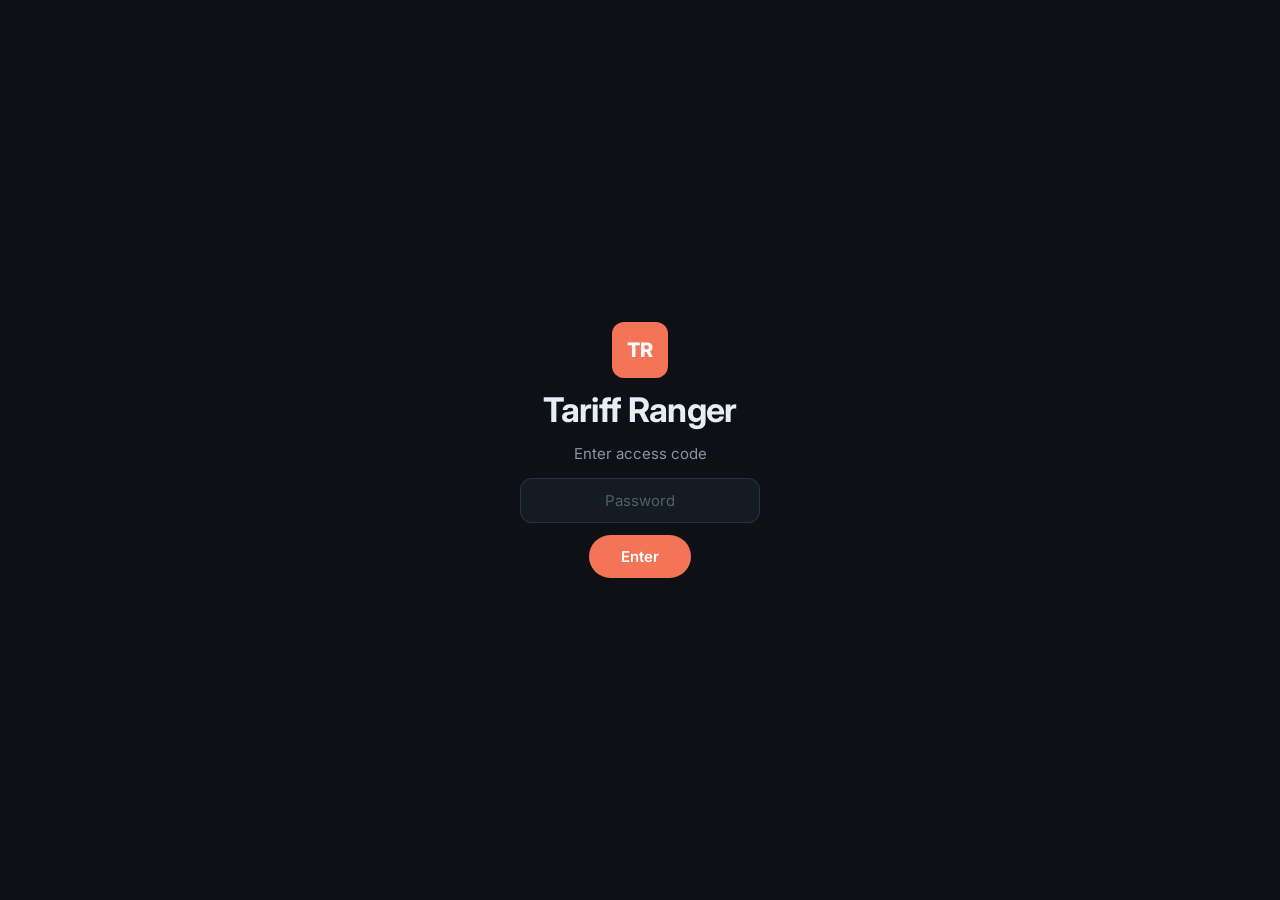
==== commit b31a1a7b: "V3: Dark consultant theme with new copy brief - Complete redesign: dark theme (#0d1117), coral/salmo" ====
--- a/index.html
+++ b/index.html
@@ -1,30 +1,14 @@
 <!doctype html>
 <html lang="en">
 <head>
-<!--
-   ______                            __
-  / ____/___  ____ ___  ____  __  __/ /____  _____
- / /   / __ \/ __ `__ \/ __ \/ / / / __/ _ \/ ___/
-/ /___/ /_/ / / / / / / /_/ / /_/ / /_/  __/ /
-\____/\____/_/ /_/ /_/ .___/\__,_/\__/\___/_/
-                    /_/
-        Created with Perplexity Computer
-        https://www.perplexity.ai/computer
--->
-
-<!-- Perplexity Computer Attribution — SEO Meta Tags -->
-<meta name="generator" content="Perplexity Computer">
-<meta name="author" content="Perplexity Computer">
-<meta property="og:see_also" content="https://www.perplexity.ai/computer">
-<link rel="author" href="https://www.perplexity.ai/computer">
-
 <meta charset="utf-8">
 <meta name="viewport" content="width=device-width,initial-scale=1">
-<title>Tariff Ranger — Qualified Tariff Recovery Leads</title>
-<meta name="description" content="We help tariff recovery firms, trade consultants, and customs advisors access high-value refund opportunities driven by IEEPA-related changes.">
-
-<!-- Fonts -->
-<link href="https://api.fontshare.com/v2/css?f[]=cabinet-grotesk@400,500,700,800&f[]=satoshi@400,500,700&display=swap" rel="stylesheet">
+<title>Tariff Ranger — Unlock Hidden Tariff Refunds</title>
+<meta name="description" content="We identify companies likely owed significant tariff refunds and connect them with specialized partners to recover that value.">
+
+<link rel="preconnect" href="https://fonts.googleapis.com">
+<link rel="preconnect" href="https://fonts.gstatic.com" crossorigin>
+<link href="https://fonts.googleapis.com/css2?family=Inter:wght@400;500;600;700;800&family=DM+Serif+Display&display=swap" rel="stylesheet">
 
 <link rel="stylesheet" href="./style.css">
 </head>
@@ -34,11 +18,7 @@
 <!-- PASSWORD GATE -->
 <div id="gate">
 <div class="gate-inner">
-<svg class="gate-logo" viewBox="0 0 40 40" fill="none" xmlns="http://www.w3.org/2000/svg" aria-label="Tariff Ranger">
-  <rect width="40" height="40" rx="8" fill="#1a6b4a"/>
-  <path d="M10 14h20v3H22v13h-4V17H10v-3z" fill="white"/>
-  <path d="M24 22l6 8h-4l-4-5.5V22z" fill="#4ade80" opacity="0.9"/>
-</svg>
+<div class="gate-mark">TR</div>
 <h2>Tariff Ranger</h2>
 <p>Enter access code</p>
 <input id="pw" type="password" placeholder="Password" autocomplete="off">
@@ -53,59 +33,49 @@
 <header class="header">
 <nav class="nav-bar">
   <a href="#" class="logo-link">
-    <svg class="logo-icon" viewBox="0 0 40 40" fill="none" xmlns="http://www.w3.org/2000/svg" aria-label="Tariff Ranger">
-      <rect width="40" height="40" rx="8" fill="var(--green-dark)"/>
-      <path d="M10 14h20v3H22v13h-4V17H10v-3z" fill="white"/>
-      <path d="M24 22l6 8h-4l-4-5.5V22z" fill="var(--green-accent)" opacity="0.9"/>
-    </svg>
+    <span class="logo-mark">TR</span>
     <span class="logo-text">Tariff Ranger</span>
   </a>
   <div class="nav-links">
     <a href="#how-it-works">How It Works</a>
+    <a href="#for-companies">For Companies</a>
+    <a href="#for-partners">For Partners</a>
     <a href="#tools">Tools</a>
-    <a href="#who">Who It's For</a>
-    <a href="contact.html" target="_blank" rel="noopener noreferrer">Contact</a>
-  </div>
-  <a class="nav-cta" href="https://calendly.com" target="_blank" rel="noopener noreferrer">Book a Call</a>
+  </div>
+  <a class="nav-cta" href="#final-cta">Get Started</a>
   <button class="mobile-menu-btn" onclick="toggleMenu()" aria-label="Toggle menu">
-    <svg width="24" height="24" viewBox="0 0 24 24" fill="none" stroke="currentColor" stroke-width="2"><path d="M4 6h16M4 12h16M4 18h16"/></svg>
+    <svg width="22" height="22" viewBox="0 0 24 24" fill="none" stroke="currentColor" stroke-width="2"><path d="M4 6h16M4 12h16M4 18h16"/></svg>
   </button>
 </nav>
 <div class="mobile-menu" id="mobileMenu">
   <a href="#how-it-works" onclick="closeMenu()">How It Works</a>
+  <a href="#for-companies" onclick="closeMenu()">For Companies</a>
+  <a href="#for-partners" onclick="closeMenu()">For Partners</a>
   <a href="#tools" onclick="closeMenu()">Tools</a>
-  <a href="#who" onclick="closeMenu()">Who It's For</a>
-  <a href="contact.html" target="_blank" rel="noopener noreferrer">Contact</a>
-  <a class="nav-cta" href="https://calendly.com" target="_blank" rel="noopener noreferrer">Book a Call</a>
+  <a class="nav-cta" href="#final-cta" onclick="closeMenu()">Get Started</a>
 </div>
 </header>
 
 <!-- HERO -->
 <section class="hero">
-<div class="container hero-grid">
+<div class="container hero-inner">
   <div class="hero-content">
-    <h1>Identify Companies Owed Tariff Refunds.<br><span class="hero-accent">Deliver Them as Qualified Opportunities.</span></h1>
-    <p class="hero-sub">We help tariff recovery firms, trade consultants, and customs advisors access high-value refund opportunities driven by IEEPA-related changes.</p>
+    <h1>Unlock Hidden<br>Tariff Refunds</h1>
+    <p class="hero-sub">We identify companies likely owed significant tariff refunds and connect them with specialized partners to recover that value.</p>
     <div class="hero-ctas">
-      <a class="btn btn-primary" href="#tools">Get Sample Leads</a>
-      <a class="btn btn-outline" href="https://calendly.com" target="_blank" rel="noopener noreferrer">Book a 15-Min Call</a>
+      <a class="btn btn-accent" href="#for-companies">See If You Qualify</a>
+      <a class="btn btn-ghost" href="#for-partners">Request Sample Opportunities</a>
     </div>
   </div>
   <div class="hero-visual">
-    <div class="hero-card">
-      <div class="hero-card-label">Sample Lead Preview</div>
-      <div class="hero-card-company">Mid-Market Electronics Importer</div>
-      <div class="hero-card-row">
-        <span class="hero-card-tag">Refund Est.</span>
-        <span class="hero-card-value">$500K–$1.2M</span>
-      </div>
-      <div class="hero-card-row">
-        <span class="hero-card-tag">Regions</span>
-        <span class="hero-card-value">China, Vietnam</span>
-      </div>
-      <div class="hero-card-row">
-        <span class="hero-card-tag">Status</span>
-        <span class="hero-card-value status-warm">Requested consultation</span>
+    <div class="hero-stat-ring">
+      <svg viewBox="0 0 200 200" class="ring-svg">
+        <circle cx="100" cy="100" r="80" fill="none" stroke="rgba(255,255,255,0.06)" stroke-width="18"/>
+        <circle cx="100" cy="100" r="80" fill="none" stroke="var(--accent)" stroke-width="18" stroke-dasharray="380 503" stroke-linecap="round" transform="rotate(-90 100 100)"/>
+      </svg>
+      <div class="ring-label">
+        <span class="ring-value">IEEPA</span>
+        <span class="ring-sub">Tariff Recovery<br>Opportunities</span>
       </div>
     </div>
   </div>
@@ -115,191 +85,175 @@
 <!-- TRUST BAR -->
 <div class="trust-bar">
 <div class="container trust-inner">
-  <span>Built using U.S. import/export data</span>
-  <span class="trust-dot"></span>
-  <span>Focused on high-duty industries</span>
-  <span class="trust-dot"></span>
-  <span>Designed for trade professionals</span>
-</div>
-</div>
+  <span>Data-driven identification</span>
+  <span class="trust-sep"></span>
+  <span>Focused on high-value recovery</span>
+  <span class="trust-sep"></span>
+  <span>Built for companies and trade professionals</span>
+</div>
+</div>
+
+<!-- MISSION -->
+<section class="section">
+<div class="container section-narrow">
+  <p class="section-label">Our Mission</p>
+  <h2 class="section-title">Turning Hidden Tariff Exposure Into Realized Value</h2>
+  <p class="section-body">Our mission is to identify and unlock tariff recovery opportunities — connecting companies owed value with the partners best positioned to recover it.</p>
+</div>
+</section>
+
+<!-- THE PROBLEM -->
+<section class="section section-dark">
+<div class="container section-narrow">
+  <h2 class="section-title-display">Billions in tariff overpayments remain unclaimed.</h2>
+  <p class="problem-sub">Most companies are unaware they qualify. Most advisors are too late to the opportunity.</p>
+  <p class="problem-result">The result: missed revenue on both sides.</p>
+</div>
+</section>
 
 <!-- HOW IT WORKS -->
-<section id="how-it-works" class="section section-alt">
+<section id="how-it-works" class="section">
 <div class="container">
-  <h2 class="section-title">A Data-Driven Pipeline for Tariff Recovery Opportunities</h2>
+  <p class="section-label">Process</p>
+  <h2 class="section-title">How It Works</h2>
   <div class="steps-grid">
     <div class="step-card">
       <div class="step-num">01</div>
-      <h3>Identify Eligible Importers</h3>
-      <p>We analyze trade data to surface companies likely overpaying tariffs.</p>
+      <h3>Identify Exposure</h3>
+      <p>We analyze import data and tariff history to identify companies with potential refund eligibility.</p>
+    </div>
+    <div class="step-arrow">
+      <svg width="24" height="24" viewBox="0 0 24 24" fill="none" stroke="currentColor" stroke-width="2"><path d="M5 12h14M12 5l7 7-7 7"/></svg>
     </div>
     <div class="step-card">
       <div class="step-num">02</div>
-      <h3>Score Opportunity Value</h3>
-      <p>Each prospect is ranked based on refund potential and likelihood to engage.</p>
+      <h3>Quantify Opportunity</h3>
+      <p>We estimate potential recovery value and assess strategic fit.</p>
+    </div>
+    <div class="step-arrow">
+      <svg width="24" height="24" viewBox="0 0 24 24" fill="none" stroke="currentColor" stroke-width="2"><path d="M5 12h14M12 5l7 7-7 7"/></svg>
     </div>
     <div class="step-card">
       <div class="step-num">03</div>
-      <h3>Targeted Outreach</h3>
-      <p>We run focused campaigns educating companies on IEEPA refund opportunities.</p>
+      <h3>Validate Interest</h3>
+      <p>We engage companies to confirm awareness and willingness to explore recovery.</p>
+    </div>
+    <div class="step-arrow">
+      <svg width="24" height="24" viewBox="0 0 24 24" fill="none" stroke="currentColor" stroke-width="2"><path d="M5 12h14M12 5l7 7-7 7"/></svg>
     </div>
     <div class="step-card">
       <div class="step-num">04</div>
-      <h3>Deliver Qualified Leads</h3>
-      <p>You receive vetted, high-intent prospects ready for engagement.</p>
-    </div>
-  </div>
-</div>
-</section>
-
-<!-- SAMPLE LEAD -->
-<section class="section">
+      <h3>Connect &amp; Execute</h3>
+      <p>We connect qualified companies with specialized partners who handle the recovery process.</p>
+    </div>
+  </div>
+</div>
+</section>
+
+<!-- FOR COMPANIES -->
+<section id="for-companies" class="section section-alt">
+<div class="container dual-section">
+  <div class="dual-text">
+    <p class="section-label">For Companies</p>
+    <h2 class="section-title left">You May Be Owed Significant Tariff Refunds</h2>
+    <p class="dual-body">Many companies have overpaid duties without realizing it. We help identify potential refunds and connect you with experts who can recover that value.</p>
+    <a class="btn btn-accent" href="contact.html" target="_blank" rel="noopener noreferrer">Check Your Eligibility</a>
+  </div>
+  <div class="dual-card">
+    <div class="info-card">
+      <div class="info-icon">
+        <svg width="24" height="24" viewBox="0 0 24 24" fill="none" stroke="currentColor" stroke-width="1.5"><path d="M22 11.08V12a10 10 0 1 1-5.93-9.14"/><polyline points="22 4 12 14.01 9 11.01"/></svg>
+      </div>
+      <h4>Free assessment</h4>
+      <p>No obligation, no hidden fees</p>
+    </div>
+    <div class="info-card">
+      <div class="info-icon">
+        <svg width="24" height="24" viewBox="0 0 24 24" fill="none" stroke="currentColor" stroke-width="1.5"><circle cx="12" cy="12" r="10"/><polyline points="12 6 12 12 16 14"/></svg>
+      </div>
+      <h4>Time-sensitive</h4>
+      <p>IEEPA protest windows are expiring</p>
+    </div>
+  </div>
+</div>
+</section>
+
+<!-- FOR PARTNERS -->
+<section id="for-partners" class="section">
+<div class="container dual-section reverse">
+  <div class="dual-text">
+    <p class="section-label">For Partners</p>
+    <h2 class="section-title left">Access High-Value Recovery Opportunities</h2>
+    <p class="dual-body">We deliver qualified, high-intent opportunities so you can focus on closing and executing — not prospecting.</p>
+    <ul class="check-list">
+      <li>Pre-qualified companies</li>
+      <li>Clear financial upside</li>
+      <li>Reduced acquisition effort</li>
+    </ul>
+    <a class="btn btn-accent" href="contact.html" target="_blank" rel="noopener noreferrer">Request Opportunities</a>
+  </div>
+  <div class="dual-card">
+    <div class="opp-card">
+      <div class="opp-label">Example Opportunity Snapshot</div>
+      <div class="opp-company">Mid-Market Industrial Importer</div>
+      <div class="opp-row">
+        <span class="opp-tag">Estimated Recovery</span>
+        <span class="opp-val accent">$500K–$1.2M</span>
+      </div>
+      <div class="opp-row">
+        <span class="opp-tag">Exposure</span>
+        <span class="opp-val">Section 301 tariffs (China imports)</span>
+      </div>
+      <div class="opp-row">
+        <span class="opp-tag">Status</span>
+        <span class="opp-val"><span class="status-dot"></span>Actively exploring recovery</span>
+      </div>
+    </div>
+  </div>
+</div>
+</section>
+
+<!-- WHY NOW -->
+<section class="section section-dark">
+<div class="container section-narrow">
+  <p class="section-label light">Why This Matters Now</p>
+  <h2 class="section-title">A Time-Sensitive Window</h2>
+  <p class="section-body">Recent tariff developments and IEEPA-related actions are creating time-sensitive recovery windows.</p>
+  <p class="section-body"><strong>Companies that act now can recover significant value.</strong> Partners who access these opportunities early gain a competitive edge.</p>
+</div>
+</section>
+
+<!-- ENGAGEMENT MODEL -->
+<section class="section section-alt">
+<div class="container section-narrow">
+  <p class="section-label">How We Work</p>
+  <h2 class="section-title">Aligned Incentives, Simple Start</h2>
+  <div class="engage-list">
+    <div class="engage-item">
+      <svg width="20" height="20" viewBox="0 0 24 24" fill="none" stroke="var(--accent)" stroke-width="2"><path d="M22 11.08V12a10 10 0 1 1-5.93-9.14"/><polyline points="22 4 12 14.01 9 11.01"/></svg>
+      <span>Companies gain access to recovery expertise</span>
+    </div>
+    <div class="engage-item">
+      <svg width="20" height="20" viewBox="0 0 24 24" fill="none" stroke="var(--accent)" stroke-width="2"><path d="M22 11.08V12a10 10 0 1 1-5.93-9.14"/><polyline points="22 4 12 14.01 9 11.01"/></svg>
+      <span>Partners gain access to qualified opportunities</span>
+    </div>
+    <div class="engage-item">
+      <svg width="20" height="20" viewBox="0 0 24 24" fill="none" stroke="var(--accent)" stroke-width="2"><path d="M22 11.08V12a10 10 0 1 1-5.93-9.14"/><polyline points="22 4 12 14.01 9 11.01"/></svg>
+      <span>We participate in creating successful outcomes</span>
+    </div>
+  </div>
+  <p class="engage-footer">Start with a simple, low-friction introduction.</p>
+</div>
+</section>
+
+<!-- TOOLS -->
+<section id="tools" class="section">
 <div class="container">
-  <h2 class="section-title">What a Qualified Opportunity Looks Like</h2>
-  <div class="sample-lead">
-    <div class="sample-lead-header">
-      <svg width="20" height="20" viewBox="0 0 24 24" fill="none" stroke="currentColor" stroke-width="2"><path d="M20 21v-2a4 4 0 0 0-4-4H8a4 4 0 0 0-4 4v2"/><circle cx="12" cy="7" r="4"/></svg>
-      <span>Example Qualified Opportunity</span>
-    </div>
-    <div class="sample-lead-body">
-      <div class="sample-lead-row">
-        <span class="sample-label">Company</span>
-        <span class="sample-value">Mid-Market Electronics Importer</span>
-      </div>
-      <div class="sample-lead-row">
-        <span class="sample-label">Estimated Refund Opportunity</span>
-        <span class="sample-value highlight">$500K–$1.2M</span>
-      </div>
-      <div class="sample-lead-row">
-        <span class="sample-label">Import Regions</span>
-        <span class="sample-value">China, Vietnam</span>
-      </div>
-      <div class="sample-lead-row">
-        <span class="sample-label">Status</span>
-        <span class="sample-value"><span class="status-badge">Requested consultation</span></span>
-      </div>
-    </div>
-    <div class="sample-lead-footer">
-      Delivered as a warm, pre-qualified opportunity
-    </div>
-  </div>
-</div>
-</section>
-
-<!-- RESULTS / VALUE -->
-<section class="section section-alt">
-<div class="container">
-  <h2 class="section-title">Built for Firms That Want Predictable Deal Flow</h2>
-  <div class="value-grid">
-    <div class="value-item">
-      <svg width="20" height="20" viewBox="0 0 24 24" fill="none" stroke="currentColor" stroke-width="2"><polyline points="22 12 18 12 15 21 9 3 6 12 2 12"/></svg>
-      <span>Increase qualified opportunities without cold prospecting</span>
-    </div>
-    <div class="value-item">
-      <svg width="20" height="20" viewBox="0 0 24 24" fill="none" stroke="currentColor" stroke-width="2"><line x1="12" y1="1" x2="12" y2="23"/><path d="M17 5H9.5a3.5 3.5 0 0 0 0 7h5a3.5 3.5 0 0 1 0 7H6"/></svg>
-      <span>Lower customer acquisition cost</span>
-    </div>
-    <div class="value-item">
-      <svg width="20" height="20" viewBox="0 0 24 24" fill="none" stroke="currentColor" stroke-width="2"><path d="M22 11.08V12a10 10 0 1 1-5.93-9.14"/><polyline points="22 4 12 14.01 9 11.01"/></svg>
-      <span>Engage prospects already aware of refund potential</span>
-    </div>
-    <div class="value-item">
-      <svg width="20" height="20" viewBox="0 0 24 24" fill="none" stroke="currentColor" stroke-width="2"><circle cx="12" cy="12" r="10"/><polyline points="12 6 12 12 16 14"/></svg>
-      <span>Focus your team on closing — not sourcing</span>
-    </div>
-  </div>
-</div>
-</section>
-
-<!-- WHO IT'S FOR -->
-<section id="who" class="section">
-<div class="container">
-  <h2 class="section-title">Designed for Specialized Trade Professionals</h2>
-  <div class="who-grid">
-    <div class="who-card">
-      <h3>Tariff Recovery Firms</h3>
-      <p>Get a steady pipeline of pre-qualified importers with verified refund potential.</p>
-    </div>
-    <div class="who-card">
-      <h3>Trade Compliance Consultancies</h3>
-      <p>Expand your client base with companies actively seeking compliance guidance.</p>
-    </div>
-    <div class="who-card">
-      <h3>Customs Brokers</h3>
-      <p>Connect with importers who need expert help navigating tariff recovery.</p>
-    </div>
-    <div class="who-card">
-      <h3>International Trade Law Firms</h3>
-      <p>Receive warm introductions to businesses with actionable legal needs.</p>
-    </div>
-  </div>
-</div>
-</section>
-
-<!-- ENGAGEMENT MODEL -->
-<section class="section section-dark">
-<div class="container">
-  <h2 class="section-title light">Flexible, Performance-Aligned Engagement</h2>
-  <div class="engage-grid">
-    <div class="engage-card">
-      <h3>Pay-Per-Qualified Lead</h3>
-      <p>Only pay for opportunities that meet your criteria.</p>
-    </div>
-    <div class="engage-card">
-      <h3>Monthly Managed Campaigns</h3>
-      <p>Ongoing lead generation tailored to your target market.</p>
-    </div>
-    <div class="engage-card">
-      <h3>Pilot Programs Available</h3>
-      <p>Start with a small test before scaling.</p>
-    </div>
-  </div>
-</div>
-</section>
-
-<!-- WHY NOW -->
-<section class="section">
-<div class="container why-now">
-  <div class="why-now-badge">Time-Sensitive</div>
-  <h2 class="section-title">A Time-Sensitive Opportunity</h2>
-  <p class="why-now-text">IEEPA-related changes and global trade shifts are creating new refund opportunities — but many companies remain unaware.</p>
-  <p class="why-now-emphasis">Firms that act now can capture a disproportionate share of this demand.</p>
-</div>
-</section>
-
-<!-- CASE STUDY -->
-<section class="section section-alt">
-<div class="container">
-  <h2 class="section-title">Example Outcome</h2>
-  <div class="case-study">
-    <div class="case-study-label">Client: Mid-sized trade compliance firm</div>
-    <div class="case-study-period">Results over 90 days</div>
-    <div class="case-study-stats">
-      <div class="case-stat">
-        <span class="case-stat-num">3x</span>
-        <span class="case-stat-label">Increase in qualified leads</span>
-      </div>
-      <div class="case-stat">
-        <span class="case-stat-num">40%</span>
-        <span class="case-stat-label">Reduction in acquisition cost</span>
-      </div>
-      <div class="case-stat">
-        <span class="case-stat-num">Faster</span>
-        <span class="case-stat-label">Deal cycles</span>
-      </div>
-    </div>
-  </div>
-</div>
-</section>
-
-<!-- TOOLS SECTION (PRESERVED) -->
-<section id="tools" class="section section-dark">
-<div class="container">
-  <h2 class="section-title light">Tariff Refund Tools</h2>
+  <p class="section-label">Resources</p>
+  <h2 class="section-title">Tariff Recovery Tools</h2>
   <div class="tool-grid">
-
     <div class="tool-card">
-      <h3>Tariff Refund Calculator</h3>
+      <h3>Refund Calculator</h3>
       <label>Annual Import Value</label>
       <input id="importValue" type="number" placeholder="e.g. 1000000">
       <label>Tariff Rate</label>
@@ -315,52 +269,51 @@
         <option value="3">3</option>
         <option value="4">4</option>
       </select>
-      <button class="btn btn-primary tool-btn" onclick="calcRefund()">Estimate Refund</button>
+      <button class="btn btn-accent tool-btn" onclick="calcRefund()">Estimate Refund</button>
       <div id="calcResult" class="result"></div>
     </div>
-
     <div class="tool-card">
       <h3>Importer Shipment Finder</h3>
       <label>Product or Company</label>
       <input id="shipmentSearch" placeholder="Example: LED lights">
-      <button class="btn btn-primary tool-btn" onclick="searchShipments()">Find Importers</button>
+      <button class="btn btn-accent tool-btn" onclick="searchShipments()">Find Importers</button>
       <div id="shipmentResults" class="result"></div>
     </div>
-
   </div>
 </div>
 </section>
 
 <!-- FINAL CTA -->
-<section class="section final-cta">
-<div class="container final-cta-inner">
-  <h2>See What Opportunities Are Available</h2>
-  <p>Get a preview of qualified tariff recovery leads in your target market.</p>
-  <a class="btn btn-primary btn-lg" href="#tools">Get Sample Leads</a>
+<section id="final-cta" class="section section-cta">
+<div class="container section-narrow">
+  <h2 class="section-title">Start Unlocking Tariff Recovery Value</h2>
+  <p class="section-body">Whether you're a company or a partner, we'll connect you to the right opportunity.</p>
+  <div class="cta-pair">
+    <a class="btn btn-accent btn-lg" href="contact.html" target="_blank" rel="noopener noreferrer">Check Eligibility</a>
+    <a class="btn btn-ghost btn-lg" href="contact.html" target="_blank" rel="noopener noreferrer">Get Opportunities</a>
+  </div>
 </div>
 </section>
 
 <!-- FOOTER -->
 <footer class="footer">
 <div class="container footer-inner">
-  <div class="footer-left">
-    <svg class="footer-logo" viewBox="0 0 40 40" fill="none" xmlns="http://www.w3.org/2000/svg" aria-label="Tariff Ranger">
-      <rect width="40" height="40" rx="8" fill="var(--green-dark)"/>
-      <path d="M10 14h20v3H22v13h-4V17H10v-3z" fill="white"/>
-      <path d="M24 22l6 8h-4l-4-5.5V22z" fill="var(--green-accent)" opacity="0.9"/>
-    </svg>
-    <span class="footer-brand">Tariff Ranger</span>
-  </div>
-  <div class="footer-links">
-    <a href="bounty.html" target="_blank" rel="noopener noreferrer">Bounty Program</a>
-    <a href="compliance.html" target="_blank" rel="noopener noreferrer">Compliance</a>
-    <a href="recover.html" target="_blank" rel="noopener noreferrer">Recovery</a>
-    <a href="report.html" target="_blank" rel="noopener noreferrer">Report Fraud</a>
-    <a href="contact.html" target="_blank" rel="noopener noreferrer">Contact</a>
+  <div class="footer-top">
+    <div class="footer-brand">
+      <span class="logo-mark sm">TR</span>
+      <span>Tariff Ranger</span>
+    </div>
+    <div class="footer-links">
+      <a href="bounty.html" target="_blank" rel="noopener noreferrer">Bounty Program</a>
+      <a href="compliance.html" target="_blank" rel="noopener noreferrer">Compliance</a>
+      <a href="recover.html" target="_blank" rel="noopener noreferrer">Recovery</a>
+      <a href="report.html" target="_blank" rel="noopener noreferrer">Report Fraud</a>
+      <a href="contact.html" target="_blank" rel="noopener noreferrer">Contact</a>
+    </div>
   </div>
   <div class="footer-bottom">
-    <span>Website by PalmWeb &bull; mason@palmweb.net</span>
-
+    <span class="footer-tagline">From Hidden Exposure to Recovered Value.</span>
+    <span class="footer-credit">Website by PalmWeb &bull; mason@palmweb.net</span>
   </div>
 </div>
 </footer>
@@ -433,6 +386,7 @@
       e.preventDefault();
       const el=document.querySelector(id);
       if(el) el.scrollIntoView({behavior:'smooth',block:'start'});
+      closeMenu();
     }
   });
 });
@@ -445,8 +399,8 @@
       observer.unobserve(e.target);
     }
   });
-},{threshold:0.1});
-document.querySelectorAll('.step-card,.value-item,.who-card,.engage-card,.case-stat,.sample-lead').forEach(el=>{
+},{threshold:0.08});
+document.querySelectorAll('.step-card,.engage-item,.info-card,.opp-card,.tool-card').forEach(el=>{
   el.classList.add('reveal');
   observer.observe(el);
 });
--- a/style.css
+++ b/style.css
@@ -1,31 +1,29 @@
 /* ============================================
-   TARIFF RANGER — Design System
+   TARIFF RANGER v3 — Dark Consultant Theme
    ============================================ */
 
 :root {
-  /* Brand palette — derived from trade/finance/authority */
-  --green-dark: #0f4d32;
-  --green-mid: #1a6b4a;
-  --green-accent: #34d399;
-  --green-light: #d1fae5;
-
-  --bg: #f8faf9;
-  --surface: #ffffff;
-  --surface-alt: #f0f5f2;
-  --surface-dark: #0c3d28;
-  --surface-darker: #082a1b;
-
-  --text: #1a2e24;
-  --text-muted: #5a7268;
-  --text-faint: #8fa89c;
-  --text-inverse: #f0f9f4;
-
-  --border: rgba(15, 77, 50, 0.1);
-  --border-strong: rgba(15, 77, 50, 0.18);
-
-  --shadow-sm: 0 1px 3px rgba(15, 77, 50, 0.06);
-  --shadow-md: 0 4px 16px rgba(15, 77, 50, 0.08);
-  --shadow-lg: 0 12px 40px rgba(15, 77, 50, 0.12);
+  --bg: #0d1117;
+  --bg-raised: #151b23;
+  --bg-card: #1c2230;
+  --bg-alt: #111820;
+  --surface: #1e2530;
+  --surface-hover: #252d3a;
+
+  --text: #e6edf3;
+  --text-muted: #8b949e;
+  --text-faint: #545d68;
+
+  --accent: #f47458;
+  --accent-hover: #ff8a72;
+  --accent-subtle: rgba(244,116,88,0.1);
+
+  --border: rgba(255,255,255,0.06);
+  --border-strong: rgba(255,255,255,0.1);
+
+  --shadow-sm: 0 1px 3px rgba(0,0,0,0.3);
+  --shadow-md: 0 4px 20px rgba(0,0,0,0.4);
+  --shadow-lg: 0 12px 40px rgba(0,0,0,0.5);
 
   --radius-sm: 0.375rem;
   --radius-md: 0.5rem;
@@ -33,18 +31,16 @@
   --radius-xl: 1rem;
   --radius-2xl: 1.25rem;
 
-  /* Type */
-  --font-display: 'Cabinet Grotesk', 'Helvetica Neue', sans-serif;
-  --font-body: 'Satoshi', 'Inter', sans-serif;
-
-  --text-xs: clamp(0.75rem, 0.7rem + 0.25vw, 0.875rem);
-  --text-sm: clamp(0.875rem, 0.8rem + 0.35vw, 1rem);
-  --text-base: clamp(1rem, 0.95rem + 0.25vw, 1.125rem);
-  --text-lg: clamp(1.125rem, 1rem + 0.75vw, 1.5rem);
-  --text-xl: clamp(1.5rem, 1.2rem + 1.25vw, 2.25rem);
+  --font-body: 'Inter', -apple-system, sans-serif;
+  --font-display: 'DM Serif Display', Georgia, serif;
+
+  --text-xs: clamp(0.75rem, 0.7rem + 0.25vw, 0.8125rem);
+  --text-sm: clamp(0.8125rem, 0.78rem + 0.2vw, 0.9375rem);
+  --text-base: clamp(0.9375rem, 0.9rem + 0.2vw, 1.0625rem);
+  --text-lg: clamp(1.125rem, 1rem + 0.6vw, 1.375rem);
+  --text-xl: clamp(1.5rem, 1.2rem + 1.2vw, 2.125rem);
   --text-2xl: clamp(2rem, 1.2rem + 2.5vw, 3.25rem);
 
-  /* Spacing */
   --space-1: 0.25rem;
   --space-2: 0.5rem;
   --space-3: 0.75rem;
@@ -58,953 +54,574 @@
   --space-20: 5rem;
   --space-24: 6rem;
 
-  --transition: 200ms cubic-bezier(0.16, 1, 0.3, 1);
-  --content-default: 1080px;
-}
-
-/* ============================================
-   BASE RESET
-   ============================================ */
-
-*, *::before, *::after { box-sizing: border-box; margin: 0; padding: 0; }
-
-html {
-  -webkit-font-smoothing: antialiased;
-  -moz-osx-font-smoothing: grayscale;
-  text-rendering: optimizeLegibility;
-  scroll-behavior: smooth;
-  scroll-padding-top: var(--space-20);
-}
-
-body {
-  min-height: 100dvh;
-  line-height: 1.6;
-  font-family: var(--font-body);
-  font-size: var(--text-base);
-  color: var(--text);
-  background-color: var(--bg);
-}
-
-img, picture, video, canvas, svg { display: block; max-width: 100%; height: auto; }
-h1, h2, h3, h4 { text-wrap: balance; line-height: 1.15; font-family: var(--font-display); }
-p { text-wrap: pretty; max-width: 72ch; }
-
-a, button, input, textarea, select {
-  transition: color var(--transition),
-              background var(--transition),
-              border-color var(--transition),
-              box-shadow var(--transition);
-}
-
-a { color: var(--green-mid); text-decoration: none; }
-a:hover { color: var(--green-dark); }
-
-::selection {
-  background: rgba(52, 211, 153, 0.25);
-  color: var(--text);
-}
-
-:focus-visible {
-  outline: 2px solid var(--green-accent);
-  outline-offset: 3px;
-  border-radius: var(--radius-sm);
-}
-
-@media (prefers-reduced-motion: reduce) {
-  *, *::before, *::after {
-    animation-duration: 0.01ms !important;
-    animation-iteration-count: 1 !important;
-    transition-duration: 0.01ms !important;
-    scroll-behavior: auto !important;
+  --transition: 180ms cubic-bezier(0.16,1,0.3,1);
+  --content-max: 1100px;
+}
+
+/* ============================================
+   BASE
+   ============================================ */
+
+*,*::before,*::after{box-sizing:border-box;margin:0;padding:0}
+
+html{
+  -webkit-font-smoothing:antialiased;
+  -moz-osx-font-smoothing:grayscale;
+  text-rendering:optimizeLegibility;
+  scroll-behavior:smooth;
+  scroll-padding-top:5rem;
+}
+
+body{
+  min-height:100dvh;
+  line-height:1.6;
+  font-family:var(--font-body);
+  font-size:var(--text-base);
+  color:var(--text);
+  background:var(--bg);
+}
+
+img,svg{display:block;max-width:100%}
+h1,h2,h3,h4{text-wrap:balance;line-height:1.15}
+p{text-wrap:pretty;max-width:68ch}
+
+a,button,input,select,textarea{
+  transition:color var(--transition),background var(--transition),border-color var(--transition),box-shadow var(--transition);
+}
+
+a{color:var(--accent);text-decoration:none}
+a:hover{color:var(--accent-hover)}
+
+::selection{background:rgba(244,116,88,0.25);color:var(--text)}
+
+:focus-visible{
+  outline:2px solid var(--accent);
+  outline-offset:3px;
+  border-radius:var(--radius-sm);
+}
+
+@media(prefers-reduced-motion:reduce){
+  *,*::before,*::after{
+    animation-duration:0.01ms!important;
+    transition-duration:0.01ms!important;
+    scroll-behavior:auto!important;
   }
 }
 
 /* ============================================
-   CONTAINER
-   ============================================ */
-
-.container {
-  max-width: var(--content-default);
-  margin-inline: auto;
-  padding-inline: var(--space-5);
+   LAYOUT
+   ============================================ */
+
+.container{
+  max-width:var(--content-max);
+  margin-inline:auto;
+  padding-inline:var(--space-5);
+}
+
+.section-narrow{
+  max-width:720px;
+  margin-inline:auto;
+  text-align:center;
 }
 
 /* ============================================
    PASSWORD GATE
    ============================================ */
 
-#gate {
-  position: fixed;
-  inset: 0;
-  background: linear-gradient(145deg, var(--green-dark), var(--surface-darker));
-  display: flex;
-  align-items: center;
-  justify-content: center;
-  z-index: 100;
-}
-
-.gate-inner {
-  display: flex;
-  flex-direction: column;
-  align-items: center;
-  gap: var(--space-3);
-  color: var(--text-inverse);
-}
-
-.gate-logo { width: 56px; height: 56px; }
-
-#gate h2 {
-  font-family: var(--font-display);
-  font-size: var(--text-xl);
-  font-weight: 800;
-  letter-spacing: -0.02em;
-}
-
-#gate p {
-  font-size: var(--text-sm);
-  color: rgba(255,255,255,0.6);
-}
-
-#gate input {
-  padding: var(--space-3) var(--space-4);
-  border-radius: var(--radius-lg);
-  border: 1px solid rgba(255,255,255,0.15);
-  background: rgba(255,255,255,0.08);
-  color: white;
-  width: 240px;
-  font-family: var(--font-body);
-  font-size: var(--text-sm);
-  text-align: center;
-}
-
-#gate input::placeholder { color: rgba(255,255,255,0.35); }
-#gate input:focus { outline: none; border-color: var(--green-accent); background: rgba(255,255,255,0.12); }
-
-#gate button {
-  padding: var(--space-3) var(--space-8);
-  border: none;
-  border-radius: 999px;
-  background: var(--green-accent);
-  color: var(--green-dark);
-  font-weight: 700;
-  font-size: var(--text-sm);
-  cursor: pointer;
-  font-family: var(--font-body);
-}
-
-#gate button:hover { background: #5eead4; }
-
-#site { display: none; }
+#gate{
+  position:fixed;inset:0;z-index:100;
+  background:var(--bg);
+  display:flex;align-items:center;justify-content:center;
+}
+
+.gate-inner{
+  display:flex;flex-direction:column;align-items:center;gap:var(--space-3);
+}
+
+.gate-mark{
+  width:56px;height:56px;border-radius:var(--radius-lg);
+  background:var(--accent);color:white;
+  font-family:var(--font-body);font-weight:800;font-size:1.25rem;
+  display:flex;align-items:center;justify-content:center;
+}
+
+#gate h2{font-family:var(--font-body);font-size:var(--text-xl);font-weight:700;letter-spacing:-0.02em}
+#gate p{font-size:var(--text-sm);color:var(--text-muted)}
+
+#gate input{
+  padding:var(--space-3) var(--space-4);
+  border-radius:var(--radius-lg);
+  border:1px solid var(--border-strong);
+  background:var(--bg-raised);
+  color:var(--text);width:240px;
+  font-family:var(--font-body);font-size:var(--text-sm);text-align:center;
+}
+#gate input::placeholder{color:var(--text-faint)}
+#gate input:focus{outline:none;border-color:var(--accent)}
+
+#gate button{
+  padding:var(--space-3) var(--space-8);
+  border:none;border-radius:999px;
+  background:var(--accent);color:white;
+  font-weight:600;font-size:var(--text-sm);cursor:pointer;
+  font-family:var(--font-body);
+}
+#gate button:hover{background:var(--accent-hover)}
+
+#site{display:none}
 
 /* ============================================
    HEADER
    ============================================ */
 
-.header {
-  position: sticky;
-  top: 0;
-  z-index: 50;
-  background: rgba(255,255,255,0.92);
-  backdrop-filter: blur(16px);
-  border-bottom: 1px solid var(--border);
-}
-
-.nav-bar {
-  max-width: var(--content-default);
-  margin-inline: auto;
-  padding: var(--space-3) var(--space-5);
-  display: flex;
-  align-items: center;
-  gap: var(--space-6);
-}
-
-.logo-link {
-  display: flex;
-  align-items: center;
-  gap: var(--space-2);
-  text-decoration: none;
-  color: var(--green-dark);
-}
-
-.logo-icon { width: 32px; height: 32px; }
-
-.logo-text {
-  font-family: var(--font-display);
-  font-weight: 800;
-  font-size: var(--text-sm);
-  letter-spacing: -0.02em;
-}
-
-.nav-links {
-  display: flex;
-  align-items: center;
-  gap: var(--space-5);
-  margin-left: auto;
-}
-
-.nav-links a {
-  font-size: var(--text-sm);
-  font-weight: 500;
-  color: var(--text-muted);
-  text-decoration: none;
-}
-
-.nav-links a:hover { color: var(--text); }
-
-.nav-cta {
-  display: inline-flex;
-  padding: var(--space-2) var(--space-5);
-  border-radius: 999px;
-  background: var(--green-dark);
-  color: white !important;
-  font-weight: 600;
-  font-size: var(--text-xs);
-  text-decoration: none;
-  white-space: nowrap;
-}
-
-.nav-cta:hover { background: var(--green-mid); color: white !important; }
-
-.mobile-menu-btn {
-  display: none;
-  background: none;
-  border: none;
-  color: var(--text);
-  cursor: pointer;
-  padding: var(--space-2);
-}
-
-.mobile-menu {
-  display: none;
-  flex-direction: column;
-  gap: var(--space-3);
-  padding: var(--space-4) var(--space-5) var(--space-6);
-  border-top: 1px solid var(--border);
-  background: white;
-}
-
-.mobile-menu a {
-  font-size: var(--text-sm);
-  font-weight: 500;
-  color: var(--text);
-  padding: var(--space-2) 0;
-}
-
-.mobile-menu .nav-cta {
-  text-align: center;
-  padding: var(--space-3) var(--space-5);
-  margin-top: var(--space-2);
-}
+.header{
+  position:sticky;top:0;z-index:50;
+  background:rgba(13,17,23,0.88);
+  backdrop-filter:blur(16px);
+  border-bottom:1px solid var(--border);
+}
+
+.nav-bar{
+  max-width:var(--content-max);margin-inline:auto;
+  padding:var(--space-3) var(--space-5);
+  display:flex;align-items:center;gap:var(--space-6);
+}
+
+.logo-link{display:flex;align-items:center;gap:var(--space-2);text-decoration:none;color:var(--text)}
+.logo-mark{
+  width:32px;height:32px;border-radius:var(--radius-md);
+  background:var(--accent);color:white;
+  font-weight:800;font-size:0.75rem;
+  display:flex;align-items:center;justify-content:center;
+}
+.logo-mark.sm{width:24px;height:24px;font-size:0.625rem;border-radius:var(--radius-sm)}
+.logo-text{font-weight:700;font-size:var(--text-sm);letter-spacing:-0.02em}
+
+.nav-links{display:flex;align-items:center;gap:var(--space-5);margin-left:auto}
+.nav-links a{font-size:var(--text-xs);font-weight:500;color:var(--text-muted);text-decoration:none}
+.nav-links a:hover{color:var(--text)}
+
+.nav-cta{
+  display:inline-flex;padding:var(--space-2) var(--space-5);
+  border-radius:999px;background:var(--accent);color:white!important;
+  font-weight:600;font-size:var(--text-xs);text-decoration:none;white-space:nowrap;
+}
+.nav-cta:hover{background:var(--accent-hover);color:white!important}
+
+.mobile-menu-btn{display:none;background:none;border:none;color:var(--text);cursor:pointer;padding:var(--space-2)}
+
+.mobile-menu{
+  display:none;flex-direction:column;gap:var(--space-3);
+  padding:var(--space-4) var(--space-5) var(--space-6);
+  border-top:1px solid var(--border);background:var(--bg-raised);
+}
+.mobile-menu a{font-size:var(--text-sm);font-weight:500;color:var(--text-muted);padding:var(--space-2) 0}
+.mobile-menu a:hover{color:var(--text)}
+.mobile-menu .nav-cta{text-align:center;padding:var(--space-3);margin-top:var(--space-2)}
+
+/* ============================================
+   BUTTONS
+   ============================================ */
+
+.btn{
+  display:inline-flex;align-items:center;justify-content:center;
+  padding:var(--space-3) var(--space-6);border-radius:999px;
+  font-weight:600;font-size:var(--text-sm);font-family:var(--font-body);
+  text-decoration:none;border:none;cursor:pointer;white-space:nowrap;
+}
+
+.btn-accent{background:var(--accent);color:white}
+.btn-accent:hover{background:var(--accent-hover);color:white}
+
+.btn-ghost{
+  background:transparent;color:var(--text-muted);
+  box-shadow:inset 0 0 0 1px var(--border-strong);
+}
+.btn-ghost:hover{background:rgba(255,255,255,0.05);color:var(--text);box-shadow:inset 0 0 0 1px rgba(255,255,255,0.15)}
+
+.btn-lg{padding:var(--space-4) var(--space-8);font-size:var(--text-base)}
 
 /* ============================================
    HERO
    ============================================ */
 
-.hero {
-  padding: clamp(var(--space-12), 8vw, var(--space-24)) 0 clamp(var(--space-8), 6vw, var(--space-16));
-  background: var(--bg);
-}
-
-.hero-grid {
-  display: grid;
-  grid-template-columns: 1fr 380px;
-  gap: var(--space-10);
-  align-items: center;
-}
-
-.hero-content h1 {
-  font-size: var(--text-2xl);
-  font-weight: 800;
-  color: var(--text);
-  letter-spacing: -0.025em;
-  margin-bottom: var(--space-4);
-}
-
-.hero-accent { color: var(--green-mid); }
-
-.hero-sub {
-  font-size: var(--text-base);
-  color: var(--text-muted);
-  margin-bottom: var(--space-6);
-  max-width: 52ch;
-}
-
-.hero-ctas {
-  display: flex;
-  gap: var(--space-3);
-  flex-wrap: wrap;
-}
-
-/* Buttons */
-.btn {
-  display: inline-flex;
-  align-items: center;
-  justify-content: center;
-  padding: var(--space-3) var(--space-6);
-  border-radius: 999px;
-  font-weight: 700;
-  font-size: var(--text-sm);
-  font-family: var(--font-body);
-  text-decoration: none;
-  border: none;
-  cursor: pointer;
-  white-space: nowrap;
-}
-
-.btn-primary {
-  background: var(--green-dark);
-  color: white;
-}
-
-.btn-primary:hover { background: var(--green-mid); color: white; }
-
-.btn-outline {
-  background: transparent;
-  color: var(--green-dark);
-  box-shadow: inset 0 0 0 1.5px var(--border-strong);
-}
-
-.btn-outline:hover {
-  background: var(--green-dark);
-  color: white;
-  box-shadow: none;
-}
-
-.btn-lg {
-  padding: var(--space-4) var(--space-8);
-  font-size: var(--text-base);
-}
-
-/* Hero visual card */
-.hero-visual { display: flex; justify-content: center; }
-
-.hero-card {
-  background: var(--surface);
-  border: 1px solid var(--border);
-  border-radius: var(--radius-2xl);
-  padding: var(--space-6);
-  box-shadow: var(--shadow-lg);
-  width: 100%;
-  max-width: 360px;
-}
-
-.hero-card-label {
-  font-size: var(--text-xs);
-  font-weight: 600;
-  color: var(--text-faint);
-  text-transform: uppercase;
-  letter-spacing: 0.05em;
-  margin-bottom: var(--space-3);
-}
-
-.hero-card-company {
-  font-family: var(--font-display);
-  font-size: var(--text-lg);
-  font-weight: 700;
-  color: var(--text);
-  margin-bottom: var(--space-4);
-}
-
-.hero-card-row {
-  display: flex;
-  justify-content: space-between;
-  align-items: center;
-  padding: var(--space-3) 0;
-  border-top: 1px solid var(--border);
-}
-
-.hero-card-tag {
-  font-size: var(--text-xs);
-  color: var(--text-muted);
-  font-weight: 500;
-}
-
-.hero-card-value {
-  font-size: var(--text-sm);
-  font-weight: 600;
-  color: var(--text);
-}
-
-.status-warm {
-  color: var(--green-mid);
-}
+.hero{
+  padding:clamp(var(--space-16),10vw,var(--space-24)) 0 clamp(var(--space-12),8vw,var(--space-20));
+  background:var(--bg);
+  overflow:hidden;
+}
+
+.hero-inner{
+  display:grid;grid-template-columns:1fr 340px;
+  gap:var(--space-10);align-items:center;
+}
+
+.hero h1{
+  font-family:var(--font-display);
+  font-size:var(--text-2xl);font-weight:400;
+  color:var(--text);letter-spacing:-0.01em;
+  margin-bottom:var(--space-5);
+}
+
+.hero-sub{font-size:var(--text-base);color:var(--text-muted);margin-bottom:var(--space-6);max-width:48ch}
+
+.hero-ctas{display:flex;gap:var(--space-3);flex-wrap:wrap}
+
+/* Hero ring visual */
+.hero-visual{display:flex;justify-content:center;align-items:center}
+
+.hero-stat-ring{position:relative;width:260px;height:260px}
+
+.ring-svg{width:100%;height:100%;animation:ring-draw 1.5s ease-out 0.5s both}
+
+@keyframes ring-draw{
+  from{stroke-dasharray:0 503}
+  to{stroke-dasharray:380 503}
+}
+
+.ring-label{
+  position:absolute;inset:0;display:flex;flex-direction:column;
+  align-items:center;justify-content:center;text-align:center;
+}
+.ring-value{font-family:var(--font-display);font-size:var(--text-xl);color:var(--text);line-height:1}
+.ring-sub{font-size:var(--text-xs);color:var(--text-muted);margin-top:var(--space-2);line-height:1.4}
 
 /* ============================================
    TRUST BAR
    ============================================ */
 
-.trust-bar {
-  background: var(--surface);
-  border-top: 1px solid var(--border);
-  border-bottom: 1px solid var(--border);
-  padding: var(--space-4) 0;
-}
-
-.trust-inner {
-  display: flex;
-  align-items: center;
-  justify-content: center;
-  gap: var(--space-4);
-  flex-wrap: wrap;
-  font-size: var(--text-xs);
-  color: var(--text-muted);
-  font-weight: 500;
-}
-
-.trust-dot {
-  width: 4px;
-  height: 4px;
-  border-radius: 50%;
-  background: var(--green-accent);
-  flex-shrink: 0;
+.trust-bar{
+  border-top:1px solid var(--border);
+  border-bottom:1px solid var(--border);
+  padding:var(--space-4) 0;
+  background:var(--bg-raised);
+}
+
+.trust-inner{
+  display:flex;align-items:center;justify-content:center;
+  gap:var(--space-4);flex-wrap:wrap;
+  font-size:var(--text-xs);color:var(--text-muted);font-weight:500;
+}
+
+.trust-sep{
+  width:4px;height:4px;border-radius:50%;
+  background:var(--accent);flex-shrink:0;opacity:0.7;
 }
 
 /* ============================================
    SECTIONS
    ============================================ */
 
-.section {
-  padding: clamp(var(--space-12), 6vw, var(--space-24)) 0;
-}
-
-.section-alt { background: var(--surface-alt); }
-
-.section-dark {
-  background: linear-gradient(145deg, var(--green-dark), var(--surface-darker));
-  color: var(--text-inverse);
-}
-
-.section-title {
-  font-size: var(--text-xl);
-  font-weight: 800;
-  letter-spacing: -0.025em;
-  color: var(--text);
-  text-align: center;
-  margin-bottom: var(--space-10);
-}
-
-.section-title.light { color: var(--text-inverse); }
+.section{padding:clamp(var(--space-12),6vw,var(--space-24)) 0}
+
+.section-dark{background:var(--bg-raised)}
+.section-alt{background:var(--bg-alt)}
+.section-cta{background:linear-gradient(to bottom,var(--bg-raised),var(--bg))}
+
+.section-label{
+  font-size:var(--text-xs);font-weight:600;
+  color:var(--accent);text-transform:uppercase;
+  letter-spacing:0.08em;margin-bottom:var(--space-3);
+}
+.section-label.light{color:var(--accent)}
+
+.section-title{
+  font-family:var(--font-display);
+  font-size:var(--text-xl);font-weight:400;
+  color:var(--text);margin-bottom:var(--space-5);
+  letter-spacing:-0.01em;
+}
+
+.section-title.left{text-align:left}
+
+.section-title-display{
+  font-family:var(--font-display);
+  font-size:var(--text-2xl);font-weight:400;
+  color:var(--text);margin-bottom:var(--space-4);
+  letter-spacing:-0.01em;
+}
+
+.section-body{
+  font-size:var(--text-base);color:var(--text-muted);
+  margin-bottom:var(--space-4);
+}
+
+.section-body strong{color:var(--text);font-weight:600}
+
+/* ============================================
+   PROBLEM
+   ============================================ */
+
+.problem-sub{font-size:var(--text-base);color:var(--text-muted);margin-bottom:var(--space-3)}
+.problem-result{font-size:var(--text-lg);color:var(--accent);font-weight:600}
 
 /* ============================================
    HOW IT WORKS
    ============================================ */
 
-.steps-grid {
-  display: grid;
-  grid-template-columns: repeat(4, 1fr);
-  gap: var(--space-5);
-}
-
-.step-card {
-  background: var(--surface);
-  border: 1px solid var(--border);
-  border-radius: var(--radius-xl);
-  padding: var(--space-6);
-  position: relative;
-}
-
-.step-num {
-  font-family: var(--font-display);
-  font-size: var(--text-2xl);
-  font-weight: 800;
-  color: var(--green-accent);
-  opacity: 0.5;
-  line-height: 1;
-  margin-bottom: var(--space-3);
-}
-
-.step-card h3 {
-  font-size: var(--text-sm);
-  font-weight: 700;
-  margin-bottom: var(--space-2);
-  color: var(--text);
-}
-
-.step-card p {
-  font-size: var(--text-xs);
-  color: var(--text-muted);
-  line-height: 1.5;
-}
-
-/* ============================================
-   SAMPLE LEAD
-   ============================================ */
-
-.sample-lead {
-  max-width: 600px;
-  margin: 0 auto;
-  background: var(--surface);
-  border: 1px solid var(--border);
-  border-radius: var(--radius-2xl);
-  overflow: hidden;
-  box-shadow: var(--shadow-md);
-}
-
-.sample-lead-header {
-  display: flex;
-  align-items: center;
-  gap: var(--space-2);
-  padding: var(--space-4) var(--space-6);
-  background: var(--surface-alt);
-  border-bottom: 1px solid var(--border);
-  font-size: var(--text-xs);
-  font-weight: 600;
-  color: var(--text-muted);
-  text-transform: uppercase;
-  letter-spacing: 0.05em;
-}
-
-.sample-lead-header svg { color: var(--green-mid); width: 16px; height: 16px; }
-
-.sample-lead-body { padding: var(--space-5) var(--space-6); }
-
-.sample-lead-row {
-  display: flex;
-  justify-content: space-between;
-  align-items: center;
-  padding: var(--space-3) 0;
-}
-
-.sample-lead-row + .sample-lead-row { border-top: 1px solid var(--border); }
-
-.sample-label {
-  font-size: var(--text-xs);
-  color: var(--text-muted);
-  font-weight: 500;
-}
-
-.sample-value {
-  font-size: var(--text-sm);
-  font-weight: 600;
-  color: var(--text);
-  text-align: right;
-}
-
-.sample-value.highlight { color: var(--green-mid); font-weight: 700; }
-
-.status-badge {
-  display: inline-block;
-  padding: var(--space-1) var(--space-3);
-  border-radius: 999px;
-  background: var(--green-light);
-  color: var(--green-dark);
-  font-size: var(--text-xs);
-  font-weight: 600;
-}
-
-.sample-lead-footer {
-  padding: var(--space-3) var(--space-6);
-  background: var(--green-dark);
-  color: var(--text-inverse);
-  font-size: var(--text-xs);
-  font-weight: 500;
-  text-align: center;
-}
-
-/* ============================================
-   VALUE PROPS
-   ============================================ */
-
-.value-grid {
-  display: grid;
-  grid-template-columns: repeat(2, 1fr);
-  gap: var(--space-4);
-  max-width: 800px;
-  margin: 0 auto;
-}
-
-.value-item {
-  display: flex;
-  align-items: flex-start;
-  gap: var(--space-3);
-  padding: var(--space-5);
-  background: var(--surface);
-  border: 1px solid var(--border);
-  border-radius: var(--radius-xl);
-}
-
-.value-item svg {
-  flex-shrink: 0;
-  color: var(--green-mid);
-  margin-top: 2px;
-}
-
-.value-item span {
-  font-size: var(--text-sm);
-  font-weight: 500;
-  color: var(--text);
-  line-height: 1.5;
-}
-
-/* ============================================
-   WHO IT'S FOR
-   ============================================ */
-
-.who-grid {
-  display: grid;
-  grid-template-columns: repeat(2, 1fr);
-  gap: var(--space-5);
-  max-width: 800px;
-  margin: 0 auto;
-}
-
-.who-card {
-  padding: var(--space-6);
-  background: var(--surface-alt);
-  border-radius: var(--radius-xl);
-  border: 1px solid var(--border);
-}
-
-.who-card h3 {
-  font-size: var(--text-sm);
-  font-weight: 700;
-  color: var(--text);
-  margin-bottom: var(--space-2);
-}
-
-.who-card p {
-  font-size: var(--text-xs);
-  color: var(--text-muted);
-  line-height: 1.5;
+.steps-grid{
+  display:flex;align-items:flex-start;gap:0;
+}
+
+.step-card{
+  flex:1;padding:var(--space-6);
+  background:var(--bg-card);
+  border:1px solid var(--border);
+  border-radius:var(--radius-xl);
+}
+
+.step-arrow{
+  display:flex;align-items:center;justify-content:center;
+  color:var(--text-faint);flex-shrink:0;
+  width:40px;padding-top:var(--space-8);
+}
+
+.step-num{
+  font-family:var(--font-body);font-size:var(--text-2xl);
+  font-weight:800;color:var(--text-faint);opacity:0.3;
+  line-height:1;margin-bottom:var(--space-3);
+}
+
+.step-card h3{font-family:var(--font-body);font-size:var(--text-sm);font-weight:700;color:var(--text);margin-bottom:var(--space-2)}
+.step-card p{font-size:var(--text-xs);color:var(--text-muted);line-height:1.5}
+
+/* ============================================
+   DUAL SECTIONS (Companies / Partners)
+   ============================================ */
+
+.dual-section{
+  display:grid;grid-template-columns:1fr 1fr;
+  gap:var(--space-10);align-items:center;
+}
+.dual-section.reverse{direction:rtl}
+.dual-section.reverse>*{direction:ltr}
+
+.dual-body{font-size:var(--text-base);color:var(--text-muted);margin-bottom:var(--space-5);max-width:46ch}
+
+.check-list{
+  list-style:none;display:flex;flex-direction:column;gap:var(--space-3);
+  margin-bottom:var(--space-6);
+}
+
+.check-list li{
+  display:flex;align-items:center;gap:var(--space-3);
+  font-size:var(--text-sm);color:var(--text);font-weight:500;
+}
+
+.check-list li::before{
+  content:'';width:18px;height:18px;flex-shrink:0;
+  border-radius:50%;background:var(--accent-subtle);
+  border:1.5px solid var(--accent);
+  display:flex;align-items:center;justify-content:center;
+  background-image:url("data:image/svg+xml,%3Csvg xmlns='http://www.w3.org/2000/svg' width='10' height='10' viewBox='0 0 24 24' fill='none' stroke='%23f47458' stroke-width='3'%3E%3Cpolyline points='20 6 9 17 4 12'/%3E%3C/svg%3E");
+  background-repeat:no-repeat;background-position:center;background-size:10px;
+}
+
+/* Info cards (For Companies) */
+.info-card{
+  padding:var(--space-5);
+  background:var(--bg-card);
+  border:1px solid var(--border);
+  border-radius:var(--radius-xl);
+  margin-bottom:var(--space-4);
+}
+
+.info-icon{
+  width:40px;height:40px;border-radius:var(--radius-lg);
+  background:var(--accent-subtle);
+  display:flex;align-items:center;justify-content:center;
+  margin-bottom:var(--space-3);color:var(--accent);
+}
+
+.info-card h4{font-size:var(--text-sm);font-weight:700;color:var(--text);margin-bottom:var(--space-1)}
+.info-card p{font-size:var(--text-xs);color:var(--text-muted)}
+
+/* Opportunity card (For Partners) */
+.opp-card{
+  background:var(--bg-card);
+  border:1px solid var(--border);
+  border-radius:var(--radius-2xl);
+  overflow:hidden;box-shadow:var(--shadow-md);
+}
+
+.opp-label{
+  padding:var(--space-3) var(--space-5);
+  background:rgba(255,255,255,0.03);
+  border-bottom:1px solid var(--border);
+  font-size:var(--text-xs);font-weight:600;
+  color:var(--text-faint);text-transform:uppercase;letter-spacing:0.05em;
+}
+
+.opp-company{
+  padding:var(--space-4) var(--space-5) var(--space-2);
+  font-size:var(--text-lg);font-weight:700;color:var(--text);
+}
+
+.opp-row{
+  display:flex;justify-content:space-between;align-items:center;
+  padding:var(--space-3) var(--space-5);
+  border-top:1px solid var(--border);
+}
+
+.opp-tag{font-size:var(--text-xs);color:var(--text-muted);font-weight:500}
+.opp-val{font-size:var(--text-sm);font-weight:600;color:var(--text);text-align:right}
+.opp-val.accent{color:var(--accent)}
+
+.status-dot{
+  display:inline-block;width:8px;height:8px;
+  border-radius:50%;background:#34d399;
+  margin-right:var(--space-2);animation:pulse 2s infinite;
+}
+
+@keyframes pulse{
+  0%,100%{opacity:1}
+  50%{opacity:0.4}
 }
 
 /* ============================================
    ENGAGEMENT MODEL
    ============================================ */
 
-.engage-grid {
-  display: grid;
-  grid-template-columns: repeat(3, 1fr);
-  gap: var(--space-5);
-}
-
-.engage-card {
-  padding: var(--space-6);
-  background: rgba(255,255,255,0.06);
-  border: 1px solid rgba(255,255,255,0.1);
-  border-radius: var(--radius-xl);
-}
-
-.engage-card h3 {
-  font-size: var(--text-sm);
-  font-weight: 700;
-  color: var(--text-inverse);
-  margin-bottom: var(--space-2);
-}
-
-.engage-card p {
-  font-size: var(--text-xs);
-  color: rgba(255,255,255,0.6);
-  line-height: 1.5;
-}
-
-/* ============================================
-   WHY NOW
-   ============================================ */
-
-.why-now {
-  text-align: center;
-  max-width: 650px;
-}
-
-.why-now-badge {
-  display: inline-block;
-  padding: var(--space-1) var(--space-4);
-  border-radius: 999px;
-  background: rgba(234, 88, 12, 0.08);
-  color: #c2410c;
-  font-size: var(--text-xs);
-  font-weight: 700;
-  text-transform: uppercase;
-  letter-spacing: 0.05em;
-  margin-bottom: var(--space-4);
-}
-
-.why-now-text {
-  font-size: var(--text-base);
-  color: var(--text-muted);
-  margin: 0 auto var(--space-4);
-}
-
-.why-now-emphasis {
-  font-family: var(--font-display);
-  font-size: var(--text-lg);
-  font-weight: 700;
-  color: var(--text);
-}
-
-/* ============================================
-   CASE STUDY
-   ============================================ */
-
-.case-study {
-  max-width: 700px;
-  margin: 0 auto;
-  background: var(--surface);
-  border: 1px solid var(--border);
-  border-radius: var(--radius-2xl);
-  overflow: hidden;
-  box-shadow: var(--shadow-md);
-}
-
-.case-study-label {
-  padding: var(--space-4) var(--space-6);
-  font-size: var(--text-sm);
-  font-weight: 600;
-  color: var(--text);
-  border-bottom: 1px solid var(--border);
-}
-
-.case-study-period {
-  padding: var(--space-2) var(--space-6) 0;
-  font-size: var(--text-xs);
-  color: var(--text-faint);
-  font-weight: 500;
-  text-transform: uppercase;
-  letter-spacing: 0.05em;
-}
-
-.case-study-stats {
-  display: grid;
-  grid-template-columns: repeat(3, 1fr);
-  gap: var(--space-4);
-  padding: var(--space-6);
-}
-
-.case-stat { text-align: center; }
-
-.case-stat-num {
-  display: block;
-  font-family: var(--font-display);
-  font-size: var(--text-xl);
-  font-weight: 800;
-  color: var(--green-mid);
-  line-height: 1;
-  margin-bottom: var(--space-2);
-}
-
-.case-stat-label {
-  display: block;
-  font-size: var(--text-xs);
-  color: var(--text-muted);
-  font-weight: 500;
+.engage-list{
+  display:flex;flex-direction:column;gap:var(--space-4);
+  max-width:520px;margin:var(--space-6) auto 0;
+  text-align:left;
+}
+
+.engage-item{
+  display:flex;align-items:center;gap:var(--space-3);
+  padding:var(--space-4) var(--space-5);
+  background:var(--bg-card);
+  border:1px solid var(--border);
+  border-radius:var(--radius-lg);
+}
+
+.engage-item svg{flex-shrink:0}
+.engage-item span{font-size:var(--text-sm);font-weight:500;color:var(--text)}
+
+.engage-footer{
+  margin-top:var(--space-6);font-size:var(--text-sm);
+  color:var(--text-muted);font-weight:500;
 }
 
 /* ============================================
    TOOLS
    ============================================ */
 
-.tool-grid {
-  display: grid;
-  grid-template-columns: 1fr 1fr;
-  gap: var(--space-6);
-}
-
-.tool-card {
-  background: var(--surface);
-  padding: var(--space-6);
-  border-radius: var(--radius-2xl);
-  box-shadow: var(--shadow-lg);
-}
-
-.tool-card h3 {
-  font-size: var(--text-lg);
-  font-weight: 700;
-  color: var(--text);
-  margin-bottom: var(--space-4);
-}
-
-.tool-card label {
-  display: block;
-  font-size: var(--text-xs);
-  font-weight: 600;
-  color: var(--text-muted);
-  margin-top: var(--space-3);
-  margin-bottom: var(--space-1);
-}
-
-.tool-card input,
-.tool-card select {
-  width: 100%;
-  padding: var(--space-3) var(--space-3);
-  border-radius: var(--radius-md);
-  border: 1px solid var(--border-strong);
-  background: var(--bg);
-  font-family: var(--font-body);
-  font-size: var(--text-sm);
-  color: var(--text);
-}
-
-.tool-card input:focus,
-.tool-card select:focus {
-  outline: none;
-  border-color: var(--green-mid);
-  box-shadow: 0 0 0 3px rgba(26, 107, 74, 0.1);
-}
-
-.tool-btn {
-  margin-top: var(--space-4);
-  width: 100%;
-}
-
-.result {
-  margin-top: var(--space-4);
-  background: var(--surface-alt);
-  padding: var(--space-4);
-  border-radius: var(--radius-lg);
-  display: none;
-  font-size: var(--text-sm);
-  color: var(--text);
-  line-height: 1.6;
-}
-
-.result a {
-  color: var(--green-mid);
-  font-weight: 500;
-  text-decoration: underline;
-  text-underline-offset: 2px;
-}
+.tool-grid{display:grid;grid-template-columns:1fr 1fr;gap:var(--space-6)}
+
+.tool-card{
+  background:var(--bg-card);padding:var(--space-6);
+  border-radius:var(--radius-2xl);border:1px solid var(--border);
+  box-shadow:var(--shadow-md);
+}
+
+.tool-card h3{
+  font-family:var(--font-body);font-size:var(--text-lg);
+  font-weight:700;color:var(--text);margin-bottom:var(--space-4);
+}
+
+.tool-card label{
+  display:block;font-size:var(--text-xs);font-weight:600;
+  color:var(--text-muted);margin-top:var(--space-3);margin-bottom:var(--space-1);
+}
+
+.tool-card input,.tool-card select{
+  width:100%;padding:var(--space-3);
+  border-radius:var(--radius-md);
+  border:1px solid var(--border-strong);
+  background:var(--bg);font-family:var(--font-body);
+  font-size:var(--text-sm);color:var(--text);
+}
+
+.tool-card input:focus,.tool-card select:focus{
+  outline:none;border-color:var(--accent);
+  box-shadow:0 0 0 3px rgba(244,116,88,0.15);
+}
+
+.tool-btn{margin-top:var(--space-4);width:100%}
+
+.result{
+  margin-top:var(--space-4);background:var(--bg-raised);
+  padding:var(--space-4);border-radius:var(--radius-lg);
+  display:none;font-size:var(--text-sm);line-height:1.6;
+}
+
+.result a{color:var(--accent);font-weight:500;text-decoration:underline;text-underline-offset:2px}
 
 /* ============================================
    FINAL CTA
    ============================================ */
 
-.final-cta {
-  background: var(--surface-alt);
-}
-
-.final-cta-inner {
-  text-align: center;
-  max-width: 560px;
-}
-
-.final-cta h2 {
-  font-size: var(--text-xl);
-  font-weight: 800;
-  color: var(--text);
-  margin-bottom: var(--space-3);
-  letter-spacing: -0.025em;
-}
-
-.final-cta p {
-  font-size: var(--text-base);
-  color: var(--text-muted);
-  margin: 0 auto var(--space-6);
-}
+.section-cta .section-title{margin-bottom:var(--space-3)}
+
+.cta-pair{display:flex;gap:var(--space-3);justify-content:center;flex-wrap:wrap;margin-top:var(--space-6)}
 
 /* ============================================
    FOOTER
    ============================================ */
 
-.footer {
-  border-top: 1px solid var(--border);
-  background: var(--surface);
-  padding: var(--space-8) 0;
-}
-
-.footer-inner {
-  display: flex;
-  flex-direction: column;
-  gap: var(--space-4);
-}
-
-.footer-left {
-  display: flex;
-  align-items: center;
-  gap: var(--space-2);
-}
-
-.footer-logo { width: 28px; height: 28px; }
-
-.footer-brand {
-  font-family: var(--font-display);
-  font-weight: 700;
-  font-size: var(--text-sm);
-  color: var(--green-dark);
-}
-
-.footer-links {
-  display: flex;
-  flex-wrap: wrap;
-  gap: var(--space-4);
-}
-
-.footer-links a {
-  font-size: var(--text-xs);
-  color: var(--text-muted);
-  font-weight: 500;
-}
-
-.footer-links a:hover { color: var(--text); }
-
-.footer-bottom {
-  display: flex;
-  justify-content: space-between;
-  align-items: center;
-  flex-wrap: wrap;
-  gap: var(--space-3);
-  padding-top: var(--space-4);
-  border-top: 1px solid var(--border);
-  font-size: var(--text-xs);
-  color: var(--text-faint);
-}
-
-
+.footer{
+  border-top:1px solid var(--border);
+  padding:var(--space-8) 0;
+}
+
+.footer-inner{display:flex;flex-direction:column;gap:var(--space-5)}
+
+.footer-top{display:flex;justify-content:space-between;align-items:center;flex-wrap:wrap;gap:var(--space-4)}
+
+.footer-brand{
+  display:flex;align-items:center;gap:var(--space-2);
+  font-weight:700;font-size:var(--text-sm);color:var(--text);
+}
+
+.footer-links{display:flex;flex-wrap:wrap;gap:var(--space-4)}
+.footer-links a{font-size:var(--text-xs);color:var(--text-muted);font-weight:500}
+.footer-links a:hover{color:var(--text)}
+
+.footer-bottom{
+  display:flex;justify-content:space-between;align-items:center;
+  flex-wrap:wrap;gap:var(--space-3);
+  padding-top:var(--space-4);border-top:1px solid var(--border);
+  font-size:var(--text-xs);color:var(--text-faint);
+}
+
+.footer-tagline{font-style:italic;color:var(--text-muted)}
 
 /* ============================================
    SCROLL REVEAL
    ============================================ */
 
-.reveal {
-  opacity: 0;
-  transform: translateY(16px);
-  transition: opacity 0.6s ease, transform 0.6s ease;
-}
-
-.revealed {
-  opacity: 1;
-  transform: translateY(0);
-}
+.reveal{opacity:0;transform:translateY(12px);transition:opacity 0.5s ease,transform 0.5s ease}
+.revealed{opacity:1;transform:translateY(0)}
 
 /* ============================================
    MOBILE
    ============================================ */
 
-@media (max-width: 900px) {
-  .nav-links, .nav-bar > .nav-cta { display: none; }
-  .mobile-menu-btn { display: block; margin-left: auto; }
-  .mobile-menu.open { display: flex; }
-
-  .hero-grid {
-    grid-template-columns: 1fr;
-    gap: var(--space-8);
-  }
-
-  .hero-content { text-align: center; }
-  .hero-sub { margin-inline: auto; }
-  .hero-ctas { justify-content: center; }
-  .hero-visual { justify-content: center; }
-
-  .steps-grid {
-    grid-template-columns: 1fr 1fr;
-    gap: var(--space-4);
-  }
-
-  .value-grid { grid-template-columns: 1fr; }
-  .who-grid { grid-template-columns: 1fr; }
-  .engage-grid { grid-template-columns: 1fr; }
-  .tool-grid { grid-template-columns: 1fr; }
-
-  .case-study-stats {
-    grid-template-columns: 1fr;
-    gap: var(--space-4);
-  }
-
-  .footer-bottom { flex-direction: column; align-items: flex-start; }
-}
-
-@media (max-width: 560px) {
-  .steps-grid { grid-template-columns: 1fr; }
-
-  .hero-content h1 { font-size: clamp(1.5rem, 1rem + 3vw, 2.25rem); }
-}
+@media(max-width:900px){
+  .nav-links,.nav-bar>.nav-cta{display:none}
+  .mobile-menu-btn{display:block;margin-left:auto}
+  .mobile-menu.open{display:flex}
+
+  .hero-inner{grid-template-columns:1fr;gap:var(--space-8);text-align:center}
+  .hero-sub{margin-inline:auto}
+  .hero-ctas{justify-content:center}
+  .hero-stat-ring{width:200px;height:200px}
+
+  .steps-grid{flex-direction:column;gap:var(--space-4)}
+  .step-arrow{display:none}
+
+  .dual-section{grid-template-columns:1fr;gap:var(--space-6)}
+  .dual-section.reverse{direction:ltr}
+
+  .tool-grid{grid-template-columns:1fr}
+
+  .footer-top{flex-direction:column;align-items:flex-start}
+  .footer-bottom{flex-direction:column;align-items:flex-start}
+}
+
+@media(max-width:480px){
+  .cta-pair{flex-direction:column;align-items:center}
+  .cta-pair .btn{width:100%;max-width:280px}
+}
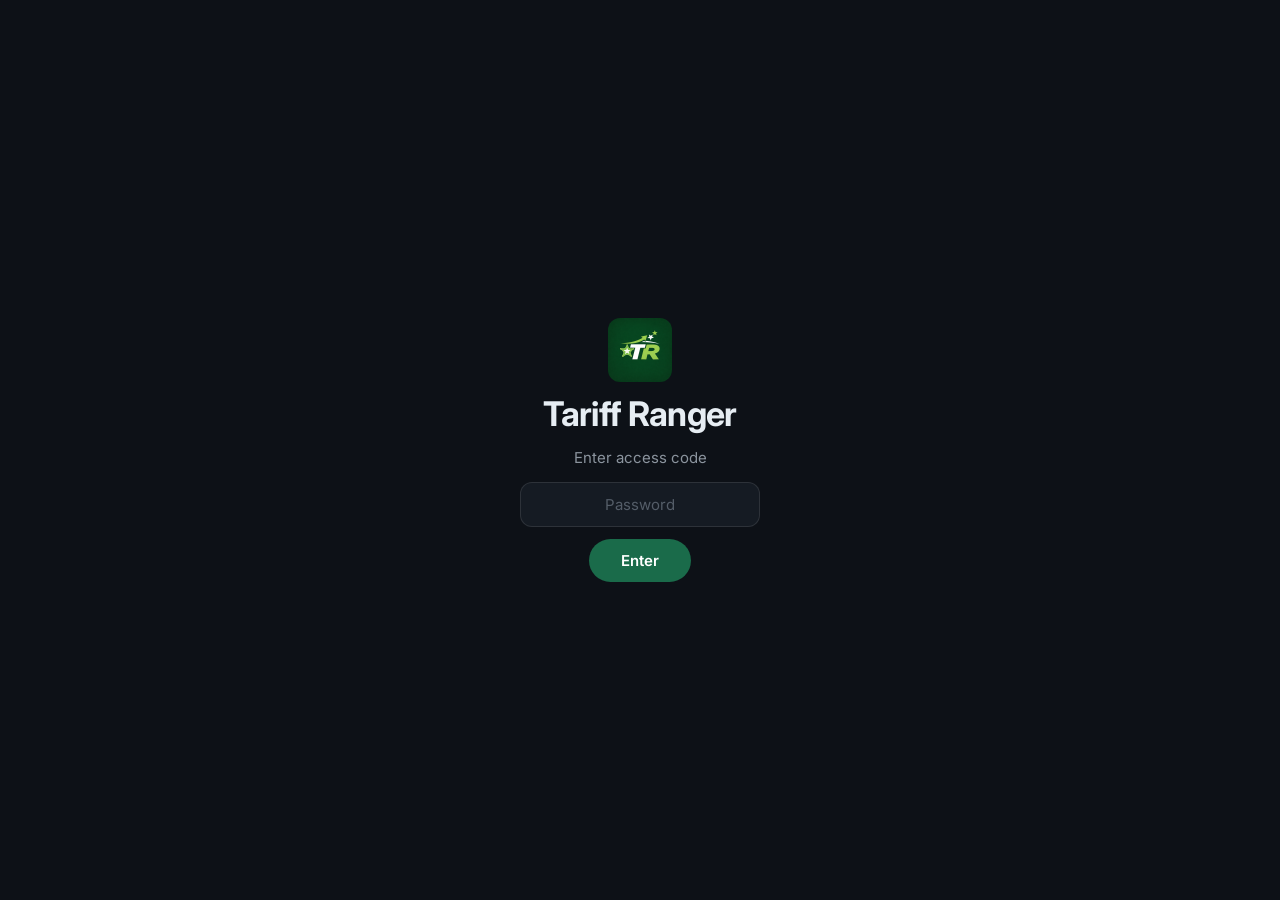
==== commit 1a98678e: "Revert to original green brand colors and logos - Replaced coral/salmon accent with original green p" ====
--- a/index.html
+++ b/index.html
@@ -18,7 +18,7 @@
 <!-- PASSWORD GATE -->
 <div id="gate">
 <div class="gate-inner">
-<div class="gate-mark">TR</div>
+<div class="gate-mark"><img src="assets/tricon.png" alt="Tariff Ranger"></div>
 <h2>Tariff Ranger</h2>
 <p>Enter access code</p>
 <input id="pw" type="password" placeholder="Password" autocomplete="off">
@@ -33,7 +33,7 @@
 <header class="header">
 <nav class="nav-bar">
   <a href="#" class="logo-link">
-    <span class="logo-mark">TR</span>
+    <span class="logo-mark"><img src="assets/tricon.png" alt="TR"></span>
     <span class="logo-text">Tariff Ranger</span>
   </a>
   <div class="nav-links">
@@ -71,7 +71,7 @@
     <div class="hero-stat-ring">
       <svg viewBox="0 0 200 200" class="ring-svg">
         <circle cx="100" cy="100" r="80" fill="none" stroke="rgba(255,255,255,0.06)" stroke-width="18"/>
-        <circle cx="100" cy="100" r="80" fill="none" stroke="var(--accent)" stroke-width="18" stroke-dasharray="380 503" stroke-linecap="round" transform="rotate(-90 100 100)"/>
+        <circle cx="100" cy="100" r="80" fill="none" stroke="#34d399" stroke-width="18" stroke-dasharray="380 503" stroke-linecap="round" transform="rotate(-90 100 100)"/>
       </svg>
       <div class="ring-label">
         <span class="ring-value">IEEPA</span>
@@ -300,7 +300,7 @@
 <div class="container footer-inner">
   <div class="footer-top">
     <div class="footer-brand">
-      <span class="logo-mark sm">TR</span>
+      <span class="logo-mark sm"><img src="assets/tricon.png" alt="TR"></span>
       <span>Tariff Ranger</span>
     </div>
     <div class="footer-links">
--- a/style.css
+++ b/style.css
@@ -14,9 +14,11 @@
   --text-muted: #8b949e;
   --text-faint: #545d68;
 
-  --accent: #f47458;
-  --accent-hover: #ff8a72;
-  --accent-subtle: rgba(244,116,88,0.1);
+  --green-dark: #0f4d32;
+  --green-mid: #1a6b4a;
+  --accent: #34d399;
+  --accent-hover: #5eead4;
+  --accent-subtle: rgba(52,211,153,0.1);
 
   --border: rgba(255,255,255,0.06);
   --border-strong: rgba(255,255,255,0.1);
@@ -92,7 +94,7 @@
 a{color:var(--accent);text-decoration:none}
 a:hover{color:var(--accent-hover)}
 
-::selection{background:rgba(244,116,88,0.25);color:var(--text)}
+::selection{background:rgba(52,211,153,0.25);color:var(--text)}
 
 :focus-visible{
   outline:2px solid var(--accent);
@@ -139,11 +141,12 @@
 }
 
 .gate-mark{
-  width:56px;height:56px;border-radius:var(--radius-lg);
-  background:var(--accent);color:white;
-  font-family:var(--font-body);font-weight:800;font-size:1.25rem;
+  width:64px;height:64px;border-radius:var(--radius-lg);
+  background:transparent;
   display:flex;align-items:center;justify-content:center;
-}
+  overflow:hidden;
+}
+.gate-mark img{width:100%;height:100%;object-fit:contain}
 
 #gate h2{font-family:var(--font-body);font-size:var(--text-xl);font-weight:700;letter-spacing:-0.02em}
 #gate p{font-size:var(--text-sm);color:var(--text-muted)}
@@ -162,11 +165,11 @@
 #gate button{
   padding:var(--space-3) var(--space-8);
   border:none;border-radius:999px;
-  background:var(--accent);color:white;
+  background:var(--green-mid);color:white;
   font-weight:600;font-size:var(--text-sm);cursor:pointer;
   font-family:var(--font-body);
 }
-#gate button:hover{background:var(--accent-hover)}
+#gate button:hover{background:var(--green-dark)}
 
 #site{display:none}
 
@@ -189,12 +192,14 @@
 
 .logo-link{display:flex;align-items:center;gap:var(--space-2);text-decoration:none;color:var(--text)}
 .logo-mark{
-  width:32px;height:32px;border-radius:var(--radius-md);
-  background:var(--accent);color:white;
-  font-weight:800;font-size:0.75rem;
+  width:36px;height:36px;border-radius:var(--radius-md);
+  background:transparent;
   display:flex;align-items:center;justify-content:center;
-}
-.logo-mark.sm{width:24px;height:24px;font-size:0.625rem;border-radius:var(--radius-sm)}
+  overflow:hidden;
+}
+.logo-mark img{width:100%;height:100%;object-fit:contain}
+.logo-mark.sm{width:28px;height:28px;border-radius:var(--radius-sm)}
+.logo-mark.sm img{width:100%;height:100%;object-fit:contain}
 .logo-text{font-weight:700;font-size:var(--text-sm);letter-spacing:-0.02em}
 
 .nav-links{display:flex;align-items:center;gap:var(--space-5);margin-left:auto}
@@ -203,10 +208,10 @@
 
 .nav-cta{
   display:inline-flex;padding:var(--space-2) var(--space-5);
-  border-radius:999px;background:var(--accent);color:white!important;
+  border-radius:999px;background:var(--green-mid);color:white!important;
   font-weight:600;font-size:var(--text-xs);text-decoration:none;white-space:nowrap;
 }
-.nav-cta:hover{background:var(--accent-hover);color:white!important}
+.nav-cta:hover{background:var(--green-dark);color:white!important}
 
 .mobile-menu-btn{display:none;background:none;border:none;color:var(--text);cursor:pointer;padding:var(--space-2)}
 
@@ -230,8 +235,8 @@
   text-decoration:none;border:none;cursor:pointer;white-space:nowrap;
 }
 
-.btn-accent{background:var(--accent);color:white}
-.btn-accent:hover{background:var(--accent-hover);color:white}
+.btn-accent{background:var(--green-mid);color:white}
+.btn-accent:hover{background:var(--green-dark);color:white}
 
 .btn-ghost{
   background:transparent;color:var(--text-muted);
@@ -355,6 +360,9 @@
 .problem-sub{font-size:var(--text-base);color:var(--text-muted);margin-bottom:var(--space-3)}
 .problem-result{font-size:var(--text-lg);color:var(--accent);font-weight:600}
 
+/* Ring visual uses accent green */
+.ring-svg circle:nth-child(2){stroke:var(--accent)}
+
 /* ============================================
    HOW IT WORKS
    ============================================ */
@@ -413,7 +421,7 @@
   border-radius:50%;background:var(--accent-subtle);
   border:1.5px solid var(--accent);
   display:flex;align-items:center;justify-content:center;
-  background-image:url("data:image/svg+xml,%3Csvg xmlns='http://www.w3.org/2000/svg' width='10' height='10' viewBox='0 0 24 24' fill='none' stroke='%23f47458' stroke-width='3'%3E%3Cpolyline points='20 6 9 17 4 12'/%3E%3C/svg%3E");
+  background-image:url("data:image/svg+xml,%3Csvg xmlns='http://www.w3.org/2000/svg' width='10' height='10' viewBox='0 0 24 24' fill='none' stroke='%2334d399' stroke-width='3'%3E%3Cpolyline points='20 6 9 17 4 12'/%3E%3C/svg%3E");
   background-repeat:no-repeat;background-position:center;background-size:10px;
 }
 
@@ -536,7 +544,7 @@
 
 .tool-card input:focus,.tool-card select:focus{
   outline:none;border-color:var(--accent);
-  box-shadow:0 0 0 3px rgba(244,116,88,0.15);
+  box-shadow:0 0 0 3px rgba(52,211,153,0.15);
 }
 
 .tool-btn{margin-top:var(--space-4);width:100%}
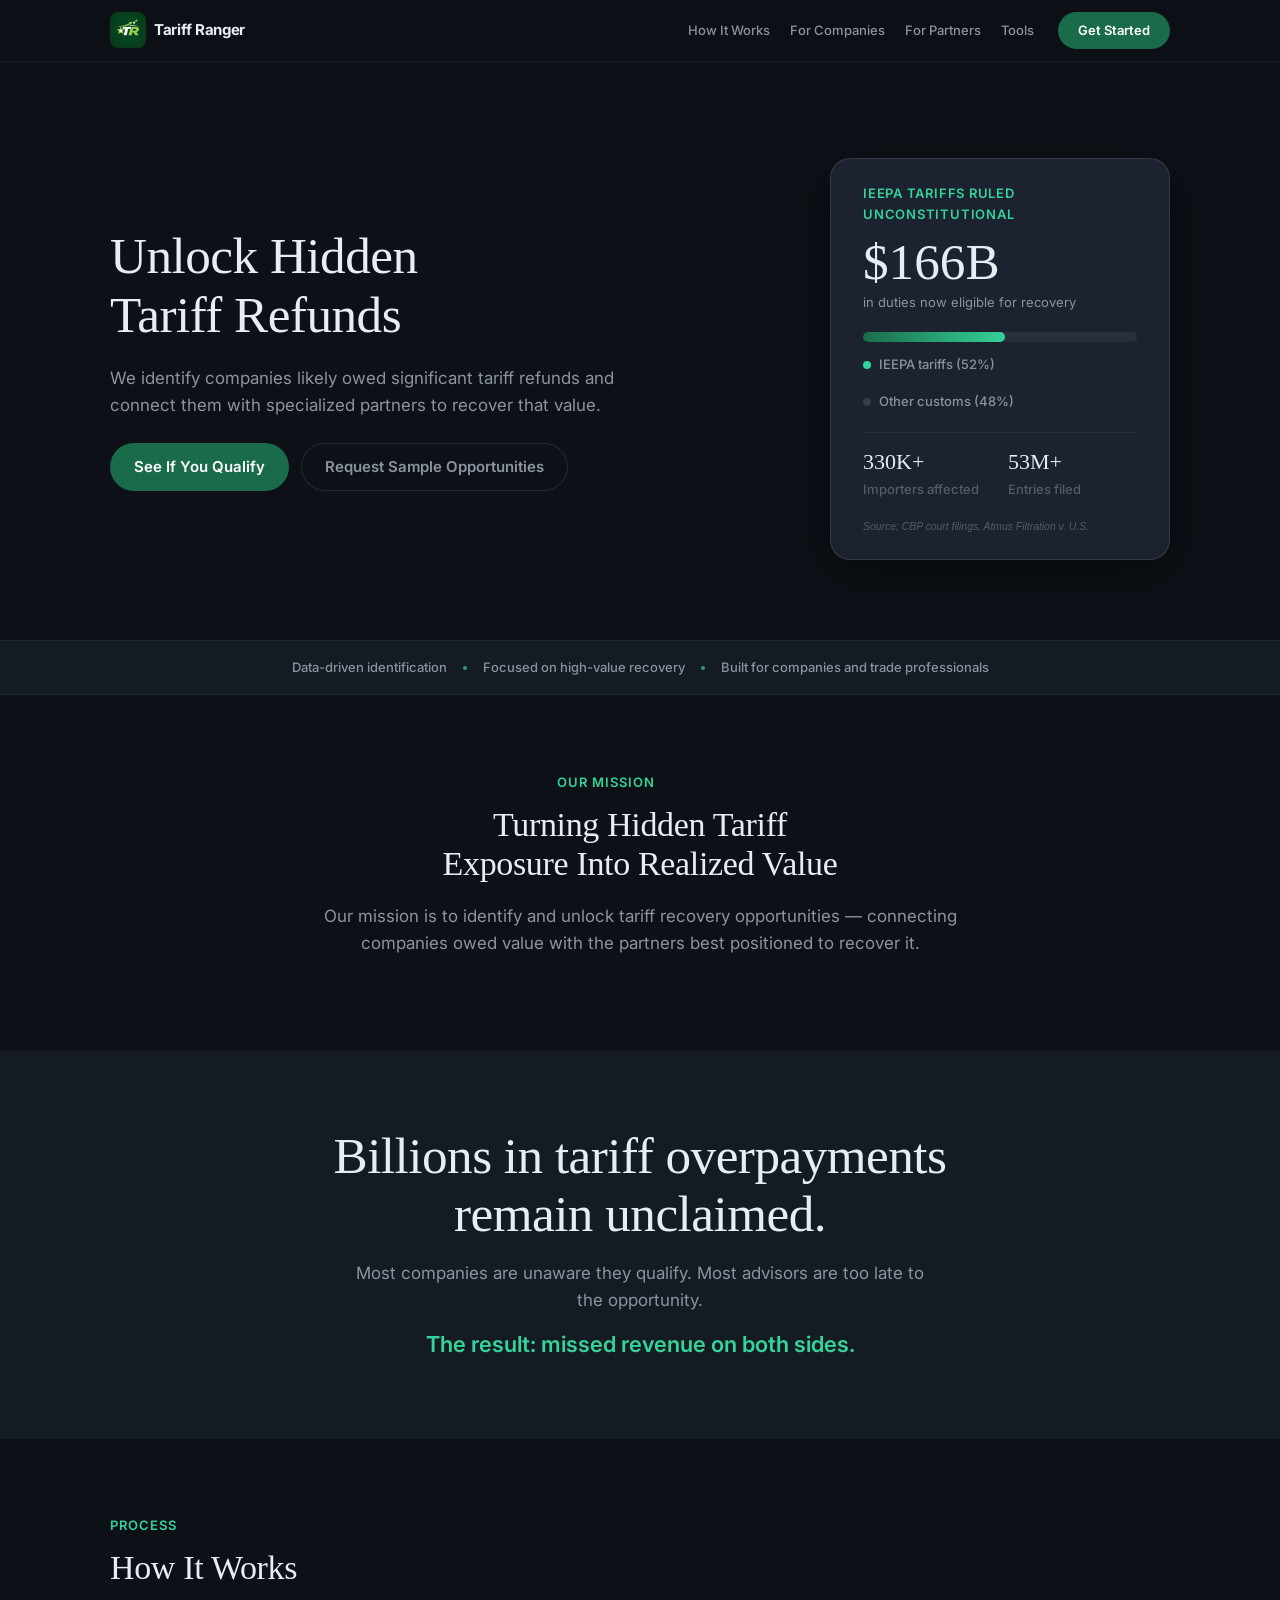
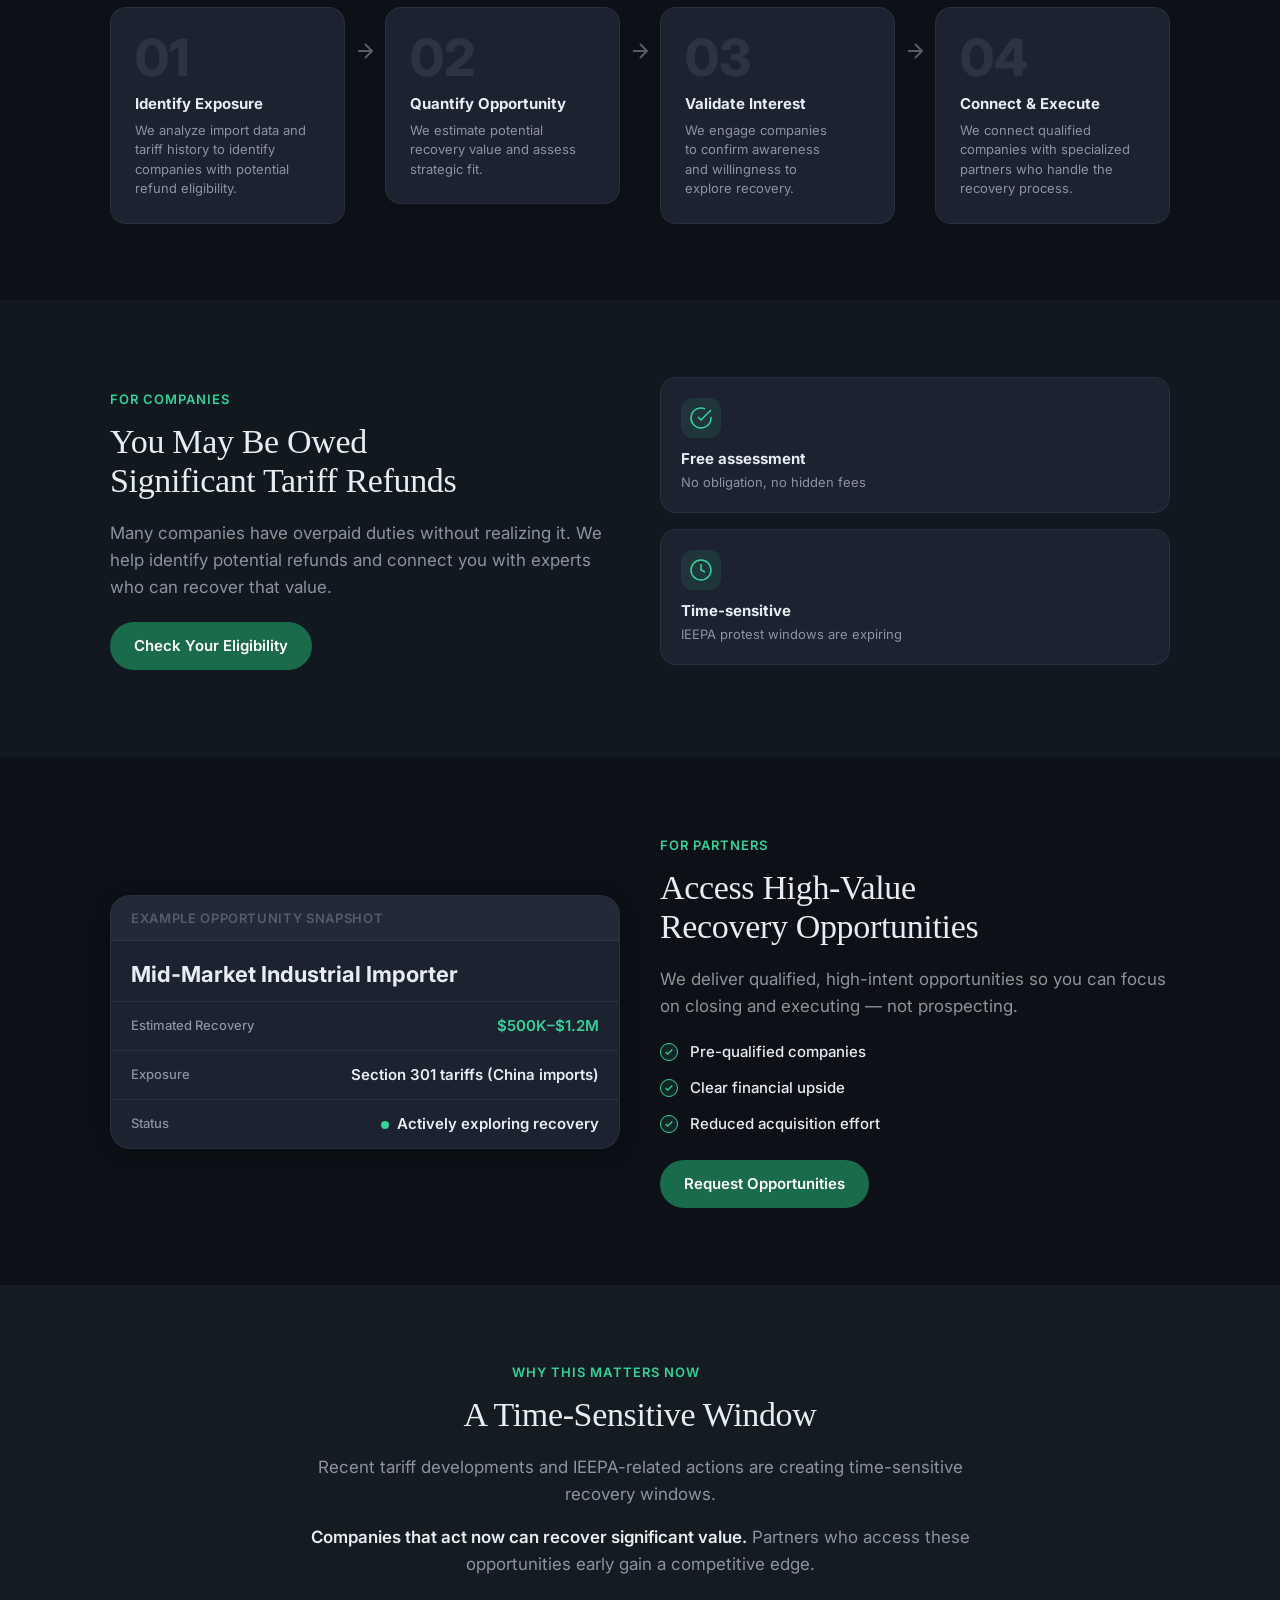
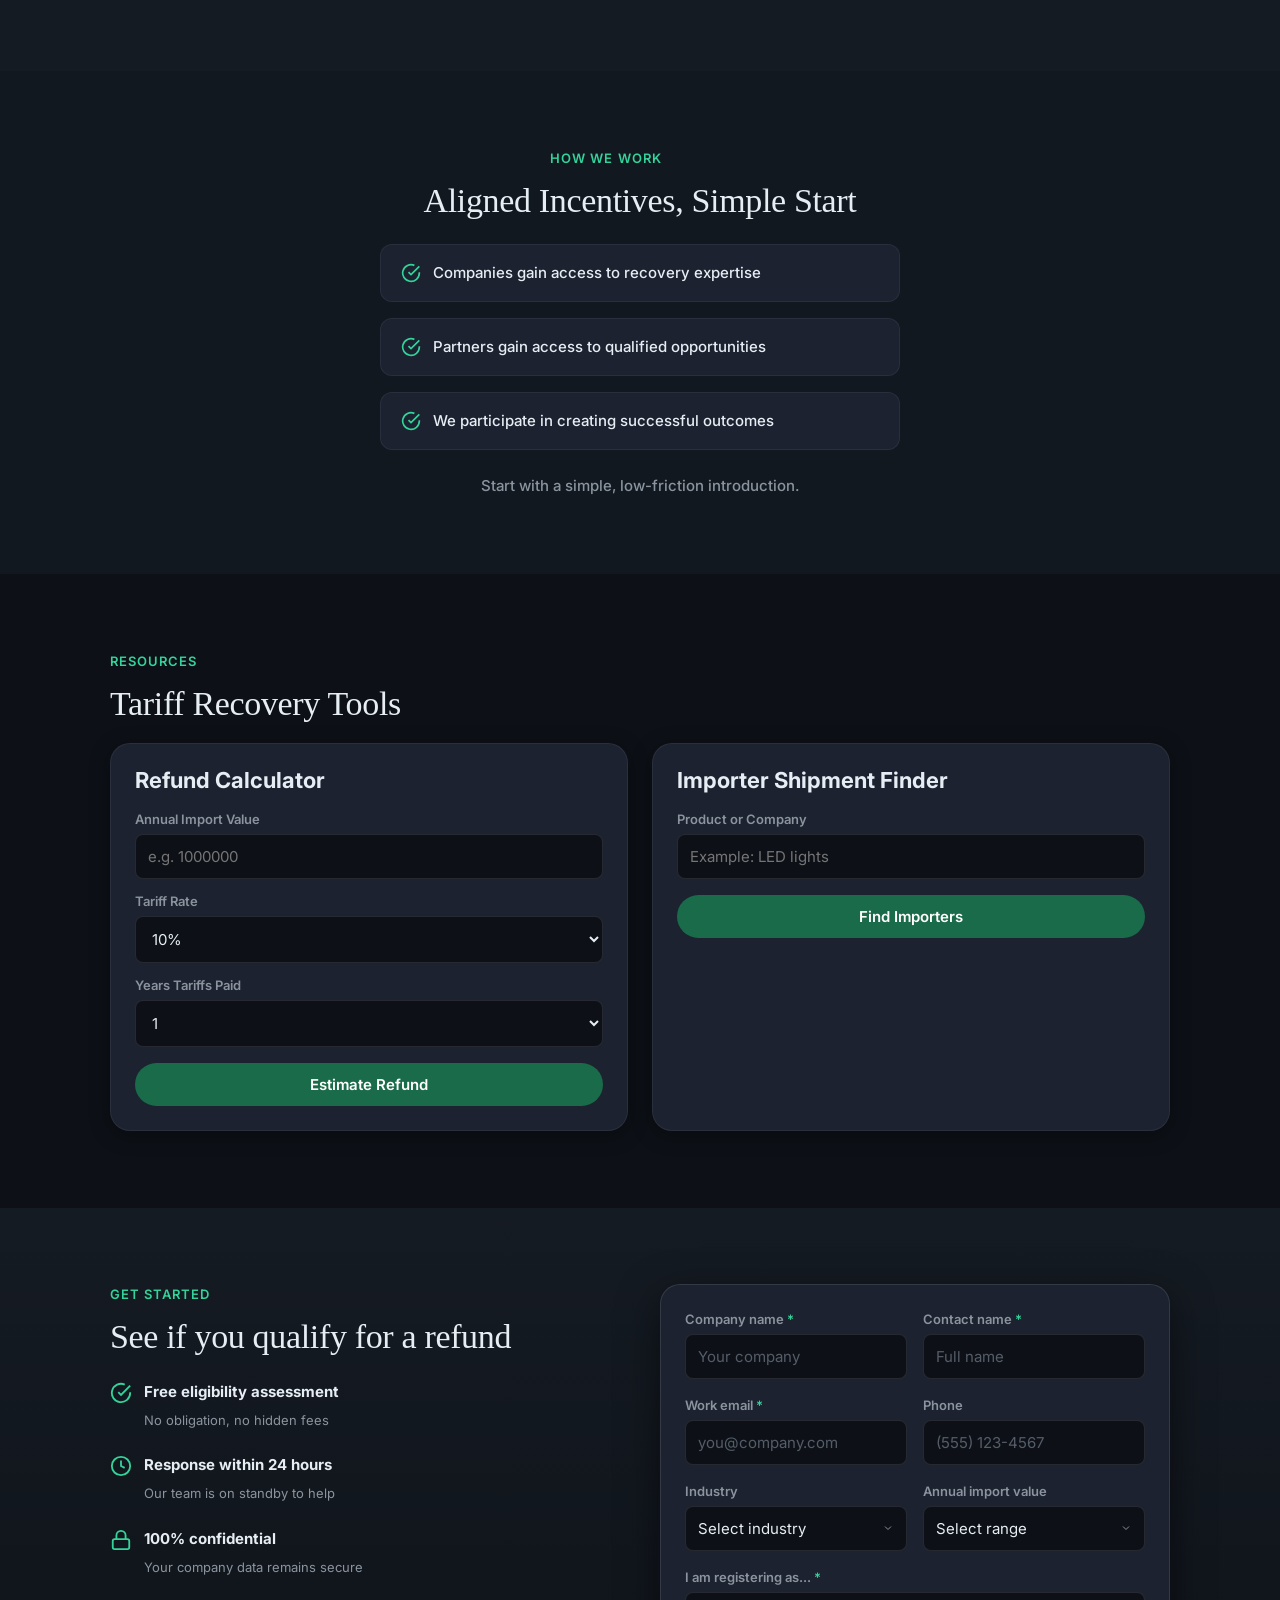
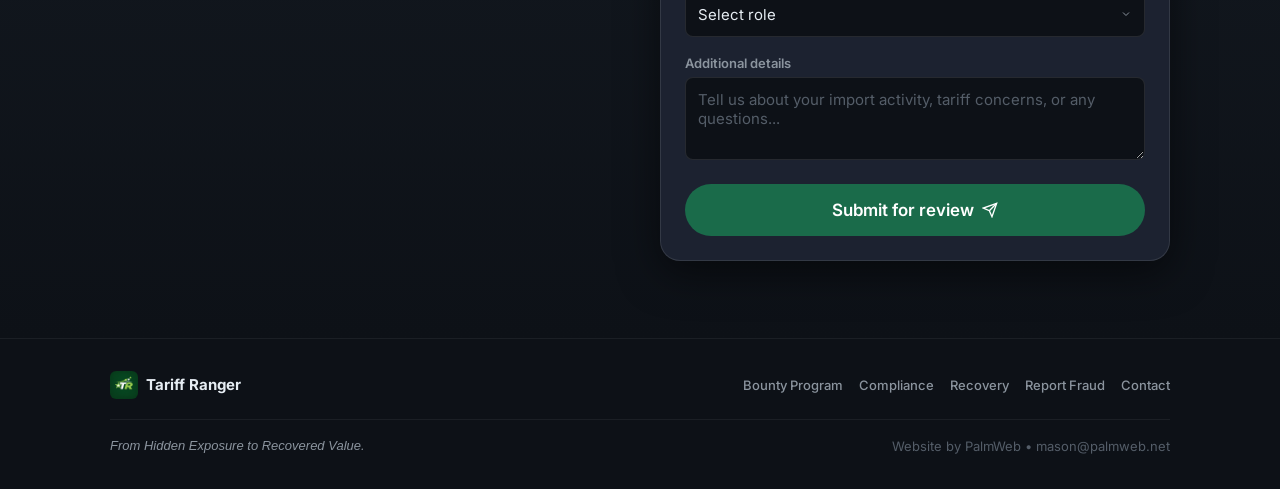
==== commit 6d2c2fd1: "Add Get Started form section, remove password gate - Removed password gate — site loads directly - A" ====
--- a/index.html
+++ b/index.html
@@ -14,17 +14,6 @@
 </head>
 
 <body>
-
-<!-- PASSWORD GATE -->
-<div id="gate">
-<div class="gate-inner">
-<div class="gate-mark"><img src="assets/tricon.png" alt="Tariff Ranger"></div>
-<h2>Tariff Ranger</h2>
-<p>Enter access code</p>
-<input id="pw" type="password" placeholder="Password" autocomplete="off">
-<button onclick="unlock()">Enter</button>
-</div>
-</div>
 
 <!-- MAIN SITE -->
 <div id="site">
@@ -42,7 +31,7 @@
     <a href="#for-partners">For Partners</a>
     <a href="#tools">Tools</a>
   </div>
-  <a class="nav-cta" href="#final-cta">Get Started</a>
+  <a class="nav-cta" href="#get-started">Get Started</a>
   <button class="mobile-menu-btn" onclick="toggleMenu()" aria-label="Toggle menu">
     <svg width="22" height="22" viewBox="0 0 24 24" fill="none" stroke="currentColor" stroke-width="2"><path d="M4 6h16M4 12h16M4 18h16"/></svg>
   </button>
@@ -52,7 +41,7 @@
   <a href="#for-companies" onclick="closeMenu()">For Companies</a>
   <a href="#for-partners" onclick="closeMenu()">For Partners</a>
   <a href="#tools" onclick="closeMenu()">Tools</a>
-  <a class="nav-cta" href="#final-cta" onclick="closeMenu()">Get Started</a>
+  <a class="nav-cta" href="#get-started" onclick="closeMenu()">Get Started</a>
 </div>
 </header>
 
@@ -63,20 +52,35 @@
     <h1>Unlock Hidden<br>Tariff Refunds</h1>
     <p class="hero-sub">We identify companies likely owed significant tariff refunds and connect them with specialized partners to recover that value.</p>
     <div class="hero-ctas">
-      <a class="btn btn-accent" href="#for-companies">See If You Qualify</a>
+      <a class="btn btn-accent" href="#get-started">See If You Qualify</a>
       <a class="btn btn-ghost" href="#for-partners">Request Sample Opportunities</a>
     </div>
   </div>
   <div class="hero-visual">
-    <div class="hero-stat-ring">
-      <svg viewBox="0 0 200 200" class="ring-svg">
-        <circle cx="100" cy="100" r="80" fill="none" stroke="rgba(255,255,255,0.06)" stroke-width="18"/>
-        <circle cx="100" cy="100" r="80" fill="none" stroke="#34d399" stroke-width="18" stroke-dasharray="380 503" stroke-linecap="round" transform="rotate(-90 100 100)"/>
-      </svg>
-      <div class="ring-label">
-        <span class="ring-value">IEEPA</span>
-        <span class="ring-sub">Tariff Recovery<br>Opportunities</span>
-      </div>
+    <div class="hero-data-card">
+      <div class="data-card-header">IEEPA Tariffs Ruled Unconstitutional</div>
+      <div class="data-big-number" id="bigCounter">$0B</div>
+      <div class="data-subtitle">in duties now eligible for recovery</div>
+      <div class="data-bar-wrap">
+        <div class="data-bar">
+          <div class="data-bar-fill" id="barFill"></div>
+        </div>
+        <div class="data-bar-legend">
+          <span class="legend-item"><span class="legend-dot green"></span>IEEPA tariffs (52%)</span>
+          <span class="legend-item"><span class="legend-dot dim"></span>Other customs (48%)</span>
+        </div>
+      </div>
+      <div class="data-stats-row">
+        <div class="data-stat">
+          <span class="data-stat-val" id="importerCount">0</span>
+          <span class="data-stat-label">Importers affected</span>
+        </div>
+        <div class="data-stat">
+          <span class="data-stat-val" id="entryCount">0</span>
+          <span class="data-stat-label">Entries filed</span>
+        </div>
+      </div>
+      <div class="data-source">Source: CBP court filings, Atmus Filtration v. U.S.</div>
     </div>
   </div>
 </div>
@@ -157,7 +161,7 @@
     <p class="section-label">For Companies</p>
     <h2 class="section-title left">You May Be Owed Significant Tariff Refunds</h2>
     <p class="dual-body">Many companies have overpaid duties without realizing it. We help identify potential refunds and connect you with experts who can recover that value.</p>
-    <a class="btn btn-accent" href="contact.html" target="_blank" rel="noopener noreferrer">Check Your Eligibility</a>
+    <a class="btn btn-accent" href="#get-started">Check Your Eligibility</a>
   </div>
   <div class="dual-card">
     <div class="info-card">
@@ -190,7 +194,7 @@
       <li>Clear financial upside</li>
       <li>Reduced acquisition effort</li>
     </ul>
-    <a class="btn btn-accent" href="contact.html" target="_blank" rel="noopener noreferrer">Request Opportunities</a>
+    <a class="btn btn-accent" href="#get-started">Request Opportunities</a>
   </div>
   <div class="dual-card">
     <div class="opp-card">
@@ -283,14 +287,105 @@
 </div>
 </section>
 
-<!-- FINAL CTA -->
-<section id="final-cta" class="section section-cta">
-<div class="container section-narrow">
-  <h2 class="section-title">Start Unlocking Tariff Recovery Value</h2>
-  <p class="section-body">Whether you're a company or a partner, we'll connect you to the right opportunity.</p>
-  <div class="cta-pair">
-    <a class="btn btn-accent btn-lg" href="contact.html" target="_blank" rel="noopener noreferrer">Check Eligibility</a>
-    <a class="btn btn-ghost btn-lg" href="contact.html" target="_blank" rel="noopener noreferrer">Get Opportunities</a>
+<!-- GET STARTED FORM -->
+<section id="get-started" class="section section-cta">
+<div class="container form-section">
+  <div class="form-intro">
+    <p class="section-label">Get Started</p>
+    <h2 class="section-title left">See if you qualify for a refund</h2>
+    <div class="form-trust-list">
+      <div class="form-trust-item">
+        <svg width="22" height="22" viewBox="0 0 24 24" fill="none" stroke="var(--accent)" stroke-width="2"><path d="M22 11.08V12a10 10 0 1 1-5.93-9.14"/><polyline points="22 4 12 14.01 9 11.01"/></svg>
+        <div>
+          <strong>Free eligibility assessment</strong>
+          <span>No obligation, no hidden fees</span>
+        </div>
+      </div>
+      <div class="form-trust-item">
+        <svg width="22" height="22" viewBox="0 0 24 24" fill="none" stroke="var(--accent)" stroke-width="2"><circle cx="12" cy="12" r="10"/><polyline points="12 6 12 12 16 14"/></svg>
+        <div>
+          <strong>Response within 24 hours</strong>
+          <span>Our team is on standby to help</span>
+        </div>
+      </div>
+      <div class="form-trust-item">
+        <svg width="22" height="22" viewBox="0 0 24 24" fill="none" stroke="var(--accent)" stroke-width="2"><rect x="3" y="11" width="18" height="11" rx="2" ry="2"/><path d="M7 11V7a5 5 0 0 1 10 0v4"/></svg>
+        <div>
+          <strong>100% confidential</strong>
+          <span>Your company data remains secure</span>
+        </div>
+      </div>
+    </div>
+  </div>
+  <div class="form-card">
+    <form action="https://formspree.io/f/xlgpnekz" method="POST" class="qualify-form">
+      <input type="hidden" name="_subject" value="New Tariff Ranger Lead">
+      <input type="hidden" name="_redirect" value="https://tariffranger.com/thankyou.html">
+
+      <div class="form-row">
+        <div class="form-group">
+          <label>Company name <span class="req">*</span></label>
+          <input type="text" name="company" required placeholder="Your company">
+        </div>
+        <div class="form-group">
+          <label>Contact name <span class="req">*</span></label>
+          <input type="text" name="name" required placeholder="Full name">
+        </div>
+      </div>
+      <div class="form-row">
+        <div class="form-group">
+          <label>Work email <span class="req">*</span></label>
+          <input type="email" name="email" required placeholder="you@company.com">
+        </div>
+        <div class="form-group">
+          <label>Phone</label>
+          <input type="tel" name="phone" placeholder="(555) 123-4567">
+        </div>
+      </div>
+      <div class="form-row">
+        <div class="form-group">
+          <label>Industry</label>
+          <select name="industry">
+            <option value="">Select industry</option>
+            <option>Manufacturing</option>
+            <option>Retail / E-commerce</option>
+            <option>Automotive</option>
+            <option>Electronics</option>
+            <option>Agriculture / Food</option>
+            <option>Chemicals / Pharma</option>
+            <option>Construction / Materials</option>
+            <option>Energy</option>
+            <option>Other</option>
+          </select>
+        </div>
+        <div class="form-group">
+          <label>Annual import value</label>
+          <select name="import_value">
+            <option value="">Select range</option>
+            <option>Under $1M</option>
+            <option>$1M – $5M</option>
+            <option>$5M – $25M</option>
+            <option>$25M – $100M</option>
+            <option>$100M+</option>
+          </select>
+        </div>
+      </div>
+      <div class="form-group">
+        <label>I am registering as... <span class="req">*</span></label>
+        <select name="role" required>
+          <option value="">Select role</option>
+          <option>Importer / Company seeking recovery</option>
+          <option>Trade attorney / Customs broker</option>
+          <option>Consultant / Advisor</option>
+          <option>Other partner</option>
+        </select>
+      </div>
+      <div class="form-group">
+        <label>Additional details</label>
+        <textarea name="details" rows="3" placeholder="Tell us about your import activity, tariff concerns, or any questions..."></textarea>
+      </div>
+      <button type="submit" class="btn btn-accent btn-lg form-submit">Submit for review <svg width="16" height="16" viewBox="0 0 24 24" fill="none" stroke="currentColor" stroke-width="2"><path d="M22 2L11 13"/><path d="M22 2L15 22L11 13L2 9L22 2Z"/></svg></button>
+    </form>
   </div>
 </div>
 </section>
@@ -321,16 +416,6 @@
 </div><!-- /site -->
 
 <script>
-/* PASSWORD GATE */
-function unlock(){
-  if(document.getElementById("pw").value==="tariff"){
-    document.getElementById("gate").style.display="none";
-    document.getElementById("site").style.display="block";
-  }else{
-    alert("Incorrect password");
-  }
-}
-
 /* CALCULATOR */
 function calcRefund(){
   const value=parseFloat(document.getElementById("importValue").value);
@@ -404,6 +489,36 @@
   el.classList.add('reveal');
   observer.observe(el);
 });
+
+/* HERO DATA CARD ANIMATION */
+function animateCounter(el,target,prefix,suffix,duration){
+  const start=performance.now();
+  function tick(now){
+    const t=Math.min((now-start)/duration,1);
+    const ease=1-Math.pow(1-t,3);
+    const val=Math.round(ease*target);
+    el.textContent=prefix+val.toLocaleString()+suffix;
+    if(t<1) requestAnimationFrame(tick);
+  }
+  requestAnimationFrame(tick);
+}
+
+const heroObserver=new IntersectionObserver((entries)=>{
+  entries.forEach(e=>{
+    if(e.isIntersecting){
+      // Animate $166B counter
+      animateCounter(document.getElementById('bigCounter'),166,'$','B',1800);
+      // Animate bar fill
+      document.getElementById('barFill').style.width='52%';
+      // Animate stat counters
+      animateCounter(document.getElementById('importerCount'),330,'','K+',1500);
+      animateCounter(document.getElementById('entryCount'),53,'','M+',1500);
+      heroObserver.unobserve(e.target);
+    }
+  });
+},{threshold:0.3});
+const heroCard=document.querySelector('.hero-data-card');
+if(heroCard) heroObserver.observe(heroCard);
 </script>
 </body>
 </html>
--- a/style.css
+++ b/style.css
@@ -171,7 +171,7 @@
 }
 #gate button:hover{background:var(--green-dark)}
 
-#site{display:none}
+/* site is always visible (no gate) */
 
 /* ============================================
    HEADER
@@ -272,24 +272,81 @@
 
 .hero-ctas{display:flex;gap:var(--space-3);flex-wrap:wrap}
 
-/* Hero ring visual */
+/* Hero data card visual */
 .hero-visual{display:flex;justify-content:center;align-items:center}
 
-.hero-stat-ring{position:relative;width:260px;height:260px}
-
-.ring-svg{width:100%;height:100%;animation:ring-draw 1.5s ease-out 0.5s both}
-
-@keyframes ring-draw{
-  from{stroke-dasharray:0 503}
-  to{stroke-dasharray:380 503}
-}
-
-.ring-label{
-  position:absolute;inset:0;display:flex;flex-direction:column;
-  align-items:center;justify-content:center;text-align:center;
-}
-.ring-value{font-family:var(--font-display);font-size:var(--text-xl);color:var(--text);line-height:1}
-.ring-sub{font-size:var(--text-xs);color:var(--text-muted);margin-top:var(--space-2);line-height:1.4}
+.hero-data-card{
+  background:var(--bg-card);
+  border:1px solid var(--border-strong);
+  border-radius:var(--radius-2xl);
+  padding:var(--space-6) var(--space-8);
+  width:340px;
+  box-shadow:var(--shadow-lg);
+}
+
+.data-card-header{
+  font-size:var(--text-xs);font-weight:600;
+  color:var(--accent);text-transform:uppercase;
+  letter-spacing:0.06em;margin-bottom:var(--space-3);
+}
+
+.data-big-number{
+  font-family:var(--font-display);font-size:clamp(2.5rem,4vw,3.5rem);
+  font-weight:400;color:var(--text);line-height:1;margin-bottom:var(--space-1);
+}
+
+.data-subtitle{
+  font-size:var(--text-xs);color:var(--text-muted);
+  margin-bottom:var(--space-5);
+}
+
+.data-bar-wrap{margin-bottom:var(--space-5)}
+
+.data-bar{
+  width:100%;height:10px;border-radius:99px;
+  background:rgba(255,255,255,0.06);
+  overflow:hidden;margin-bottom:var(--space-3);
+}
+
+.data-bar-fill{
+  height:100%;width:0;border-radius:99px;
+  background:linear-gradient(90deg,var(--green-mid),var(--accent));
+  transition:width 1.5s cubic-bezier(0.16,1,0.3,1);
+}
+
+.data-bar-legend{
+  display:flex;gap:var(--space-4);flex-wrap:wrap;
+}
+
+.legend-item{
+  display:flex;align-items:center;gap:var(--space-2);
+  font-size:var(--text-xs);color:var(--text-muted);font-weight:500;
+}
+
+.legend-dot{
+  width:8px;height:8px;border-radius:50%;flex-shrink:0;
+}
+.legend-dot.green{background:var(--accent)}
+.legend-dot.dim{background:rgba(255,255,255,0.12)}
+
+.data-stats-row{
+  display:grid;grid-template-columns:1fr 1fr;gap:var(--space-4);
+  padding-top:var(--space-4);border-top:1px solid var(--border);
+  margin-bottom:var(--space-4);
+}
+
+.data-stat-val{
+  display:block;font-family:var(--font-display);font-size:var(--text-lg);
+  color:var(--text);line-height:1.2;
+}
+
+.data-stat-label{
+  font-size:var(--text-xs);color:var(--text-faint);font-weight:500;
+}
+
+.data-source{
+  font-size:0.65rem;color:var(--text-faint);font-style:italic;
+}
 
 /* ============================================
    TRUST BAR
@@ -360,8 +417,6 @@
 .problem-sub{font-size:var(--text-base);color:var(--text-muted);margin-bottom:var(--space-3)}
 .problem-result{font-size:var(--text-lg);color:var(--accent);font-weight:600}
 
-/* Ring visual uses accent green */
-.ring-svg circle:nth-child(2){stroke:var(--accent)}
 
 /* ============================================
    HOW IT WORKS
@@ -558,12 +613,90 @@
 .result a{color:var(--accent);font-weight:500;text-decoration:underline;text-underline-offset:2px}
 
 /* ============================================
-   FINAL CTA
-   ============================================ */
-
-.section-cta .section-title{margin-bottom:var(--space-3)}
-
-.cta-pair{display:flex;gap:var(--space-3);justify-content:center;flex-wrap:wrap;margin-top:var(--space-6)}
+   GET STARTED FORM
+   ============================================ */
+
+.form-section{
+  display:grid;grid-template-columns:1fr 1fr;
+  gap:var(--space-10);align-items:start;
+}
+
+.form-intro .section-title{margin-bottom:var(--space-6)}
+
+.form-trust-list{display:flex;flex-direction:column;gap:var(--space-5)}
+
+.form-trust-item{
+  display:flex;align-items:flex-start;gap:var(--space-3);
+}
+
+.form-trust-item svg{flex-shrink:0;margin-top:2px}
+
+.form-trust-item strong{
+  display:block;font-size:var(--text-sm);font-weight:700;color:var(--text);margin-bottom:2px;
+}
+
+.form-trust-item span{
+  font-size:var(--text-xs);color:var(--text-muted);
+}
+
+.form-card{
+  background:var(--bg-card);
+  border:1px solid var(--border-strong);
+  border-radius:var(--radius-2xl);
+  padding:var(--space-6);
+  box-shadow:var(--shadow-lg);
+}
+
+.qualify-form{display:flex;flex-direction:column;gap:var(--space-4)}
+
+.form-row{
+  display:grid;grid-template-columns:1fr 1fr;gap:var(--space-4);
+}
+
+.form-group{display:flex;flex-direction:column;gap:var(--space-1)}
+
+.form-group label{
+  font-size:var(--text-xs);font-weight:600;color:var(--text-muted);
+}
+
+.req{color:var(--accent)}
+
+.form-group input,
+.form-group select,
+.form-group textarea{
+  width:100%;padding:var(--space-3);
+  border-radius:var(--radius-md);
+  border:1px solid var(--border-strong);
+  background:var(--bg);font-family:var(--font-body);
+  font-size:var(--text-sm);color:var(--text);
+  transition:border-color var(--transition),box-shadow var(--transition);
+}
+
+.form-group input::placeholder,
+.form-group textarea::placeholder{color:var(--text-faint)}
+
+.form-group input:focus,
+.form-group select:focus,
+.form-group textarea:focus{
+  outline:none;border-color:var(--accent);
+  box-shadow:0 0 0 3px rgba(52,211,153,0.15);
+}
+
+.form-group textarea{resize:vertical;min-height:70px}
+
+.form-group select{
+  appearance:none;
+  background-image:url("data:image/svg+xml,%3Csvg xmlns='http://www.w3.org/2000/svg' width='12' height='12' viewBox='0 0 24 24' fill='none' stroke='%238b949e' stroke-width='2'%3E%3Cpath d='M6 9l6 6 6-6'/%3E%3C/svg%3E");
+  background-repeat:no-repeat;background-position:right 12px center;
+  padding-right:var(--space-8);
+}
+
+.form-submit{
+  width:100%;margin-top:var(--space-2);
+  display:inline-flex;align-items:center;justify-content:center;gap:var(--space-2);
+}
+
+.form-submit svg{flex-shrink:0}
 
 /* ============================================
    FOOTER
@@ -615,7 +748,7 @@
   .hero-inner{grid-template-columns:1fr;gap:var(--space-8);text-align:center}
   .hero-sub{margin-inline:auto}
   .hero-ctas{justify-content:center}
-  .hero-stat-ring{width:200px;height:200px}
+  .hero-data-card{width:100%;max-width:360px;margin-inline:auto}
 
   .steps-grid{flex-direction:column;gap:var(--space-4)}
   .step-arrow{display:none}
@@ -624,6 +757,9 @@
   .dual-section.reverse{direction:ltr}
 
   .tool-grid{grid-template-columns:1fr}
+
+  .form-section{grid-template-columns:1fr;gap:var(--space-8)}
+  .form-row{grid-template-columns:1fr}
 
   .footer-top{flex-direction:column;align-items:flex-start}
   .footer-bottom{flex-direction:column;align-items:flex-start}
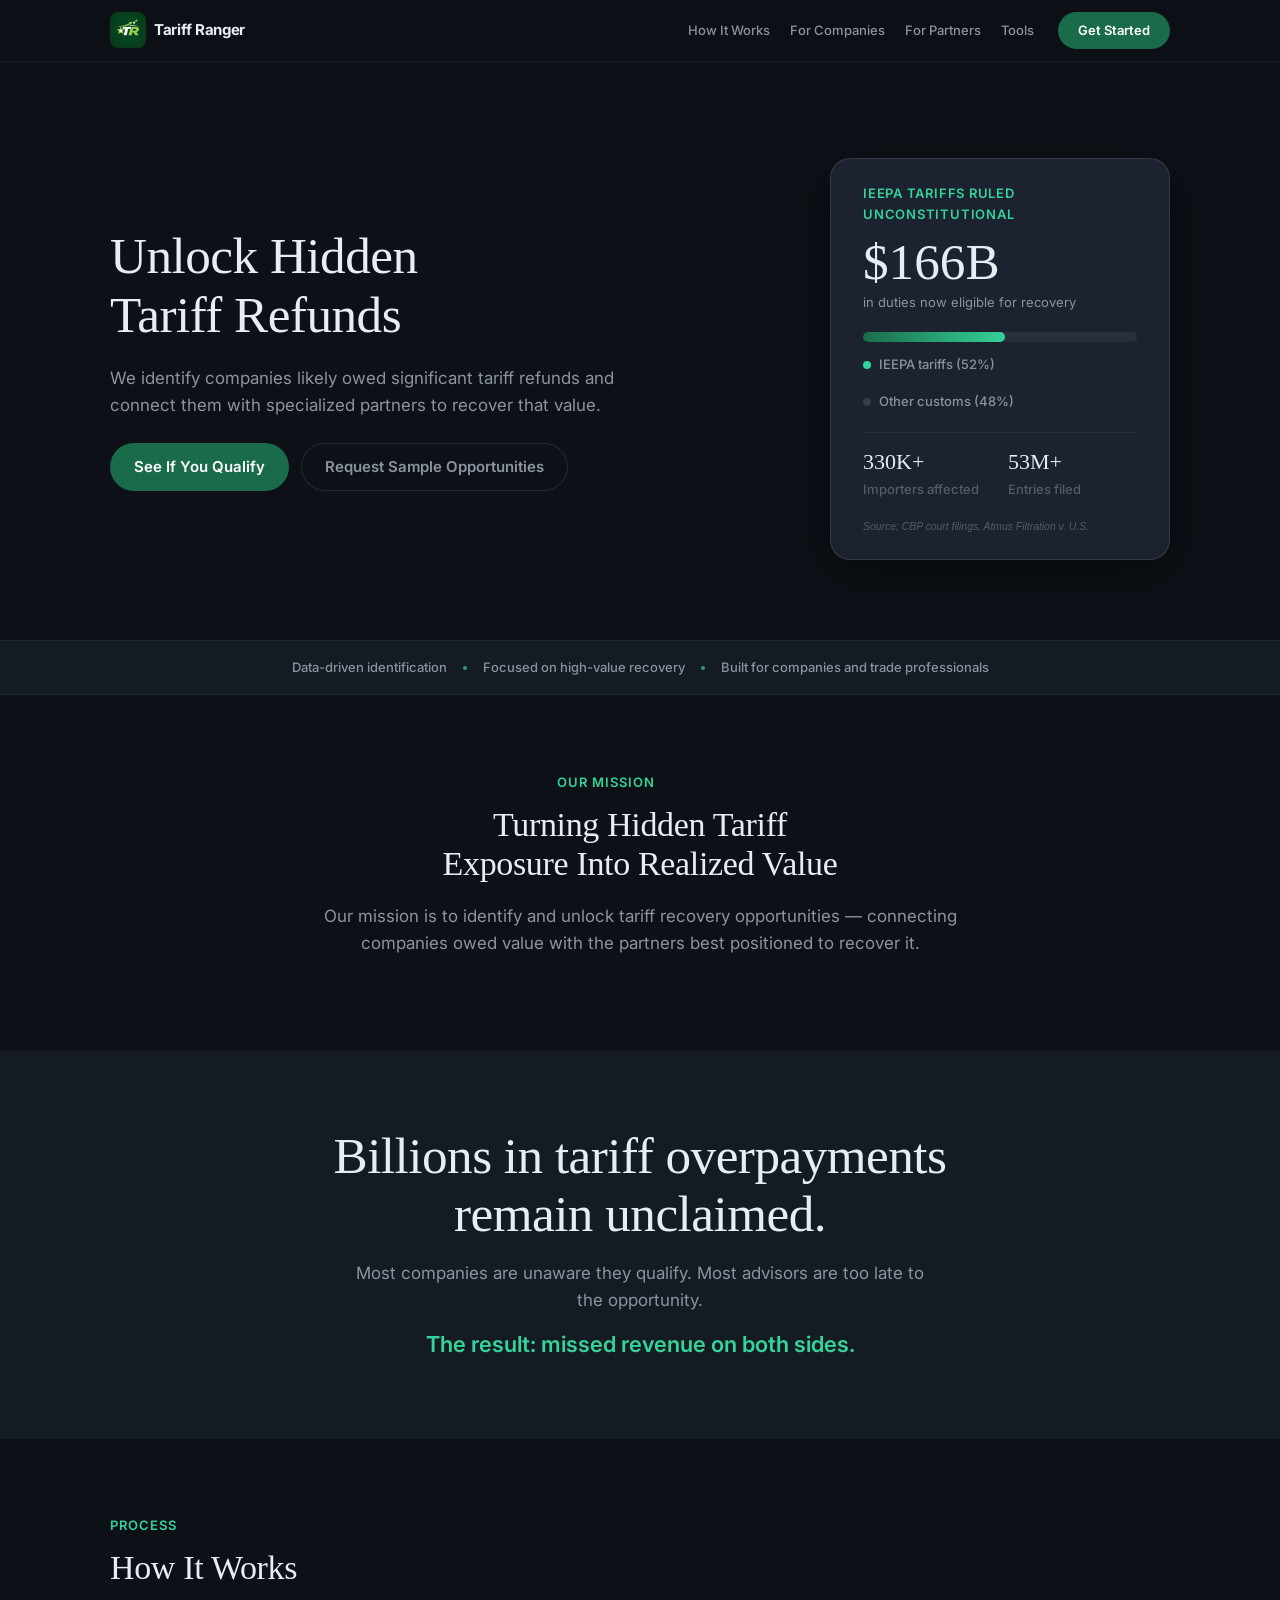
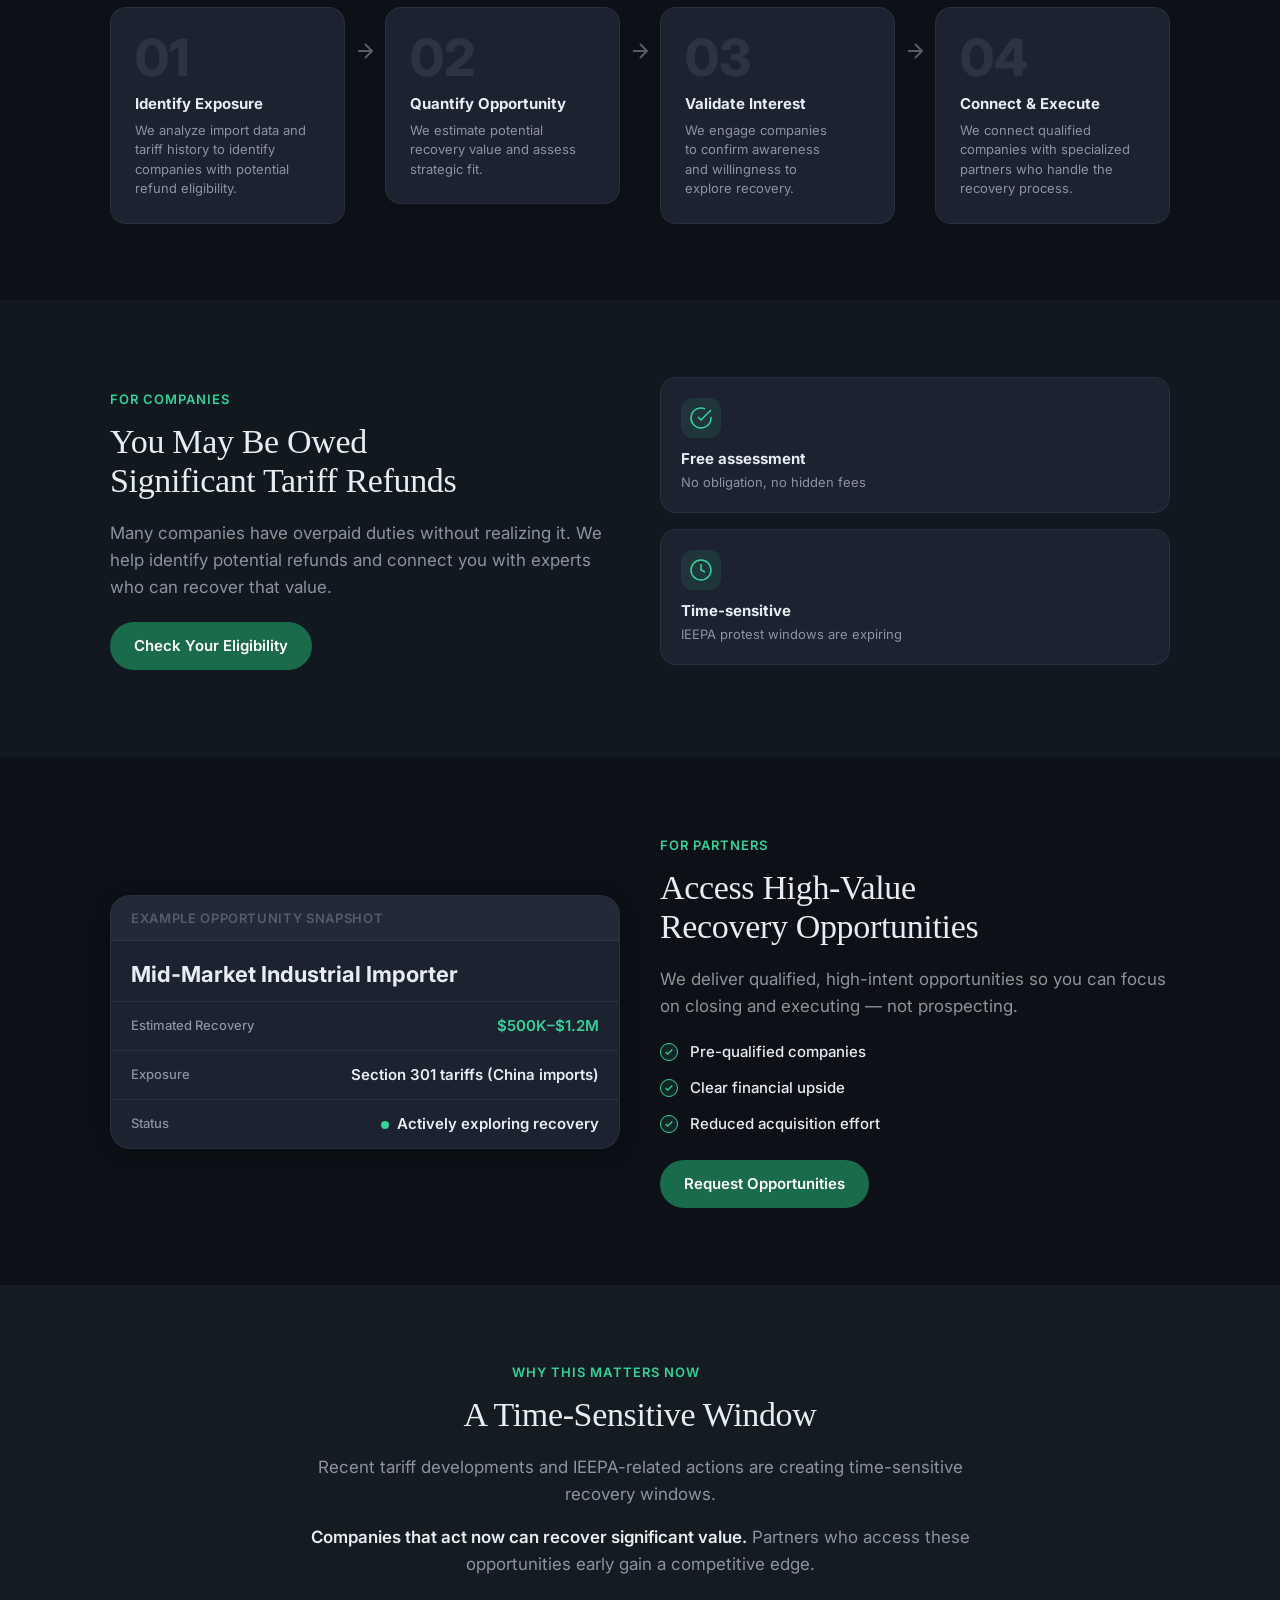
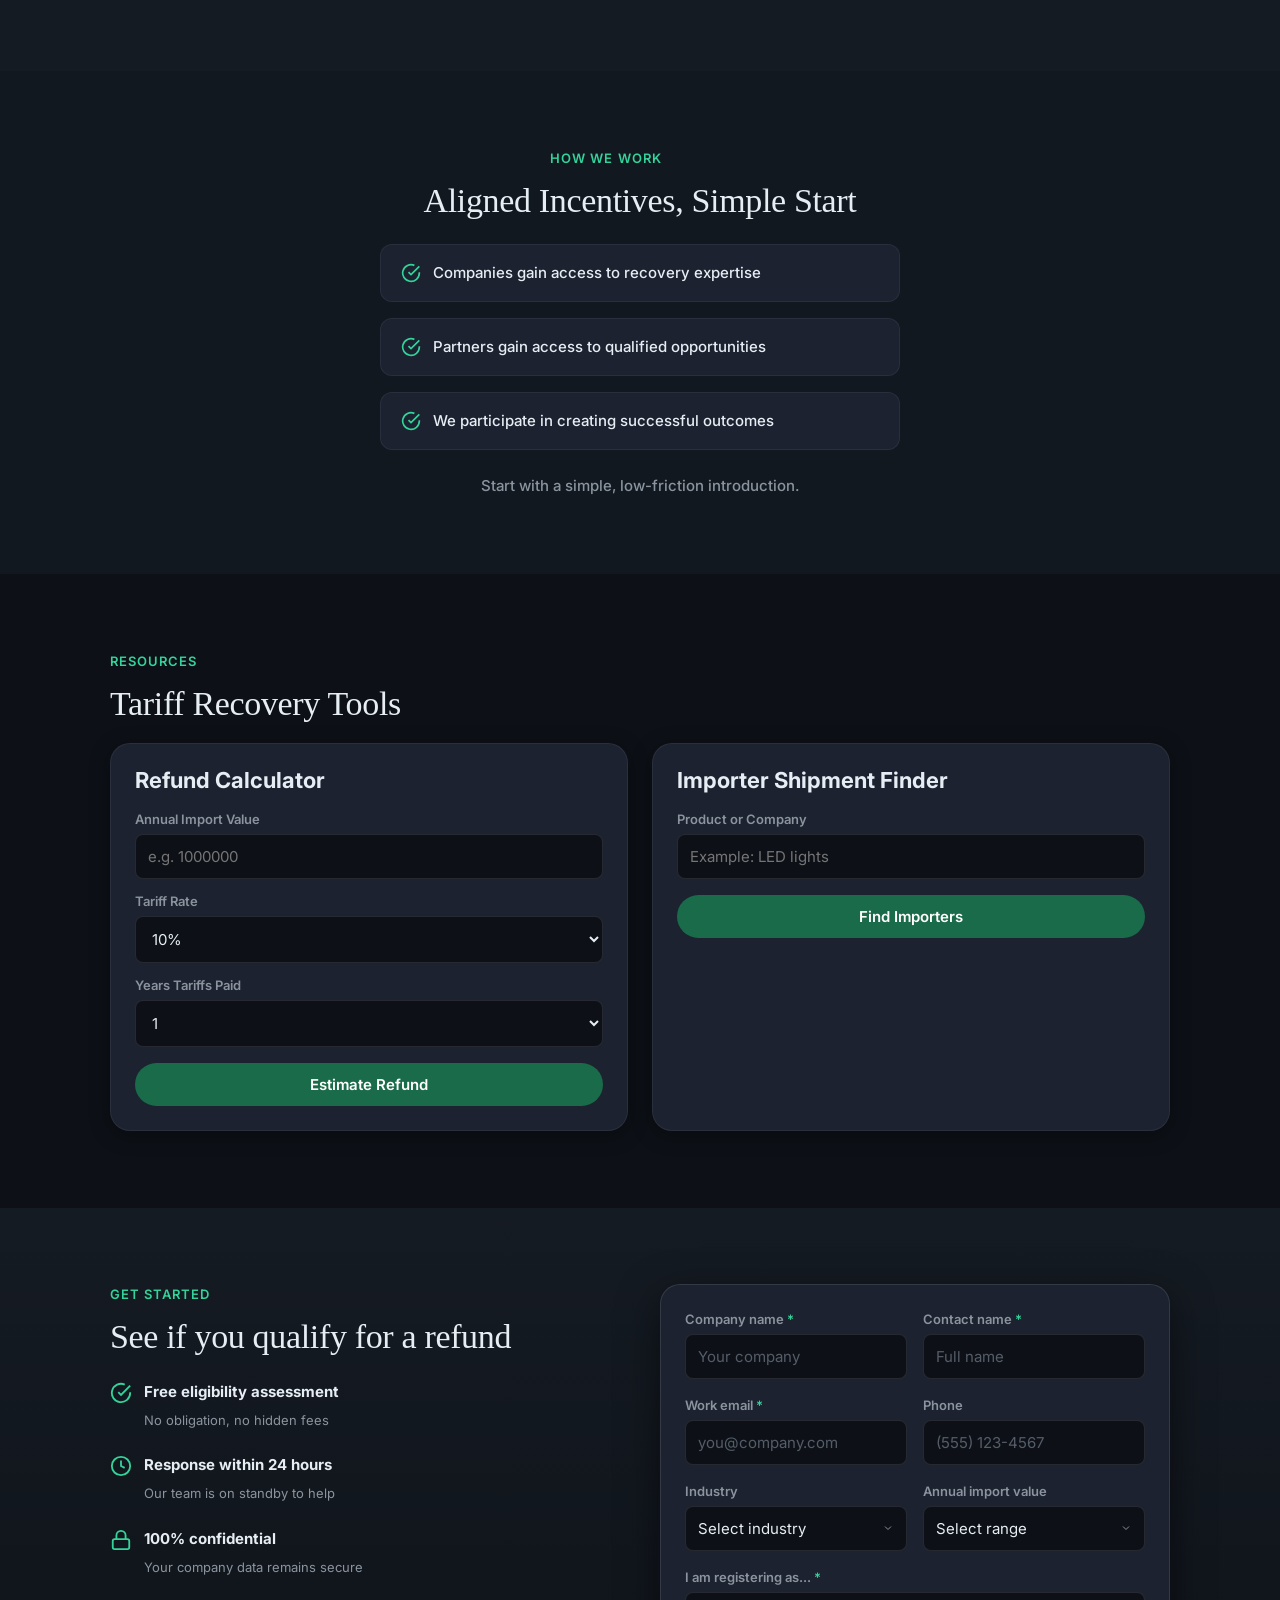
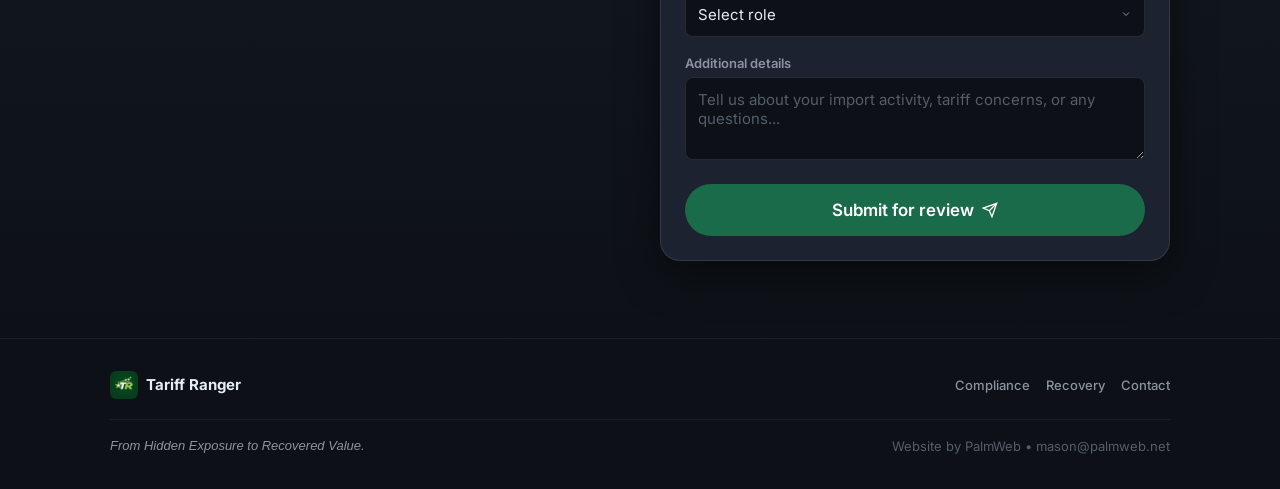
==== commit 12aeed90: "Remove Bounty Program and Report Fraud from footer" ====
--- a/index.html
+++ b/index.html
@@ -399,10 +399,8 @@
       <span>Tariff Ranger</span>
     </div>
     <div class="footer-links">
-      <a href="bounty.html" target="_blank" rel="noopener noreferrer">Bounty Program</a>
       <a href="compliance.html" target="_blank" rel="noopener noreferrer">Compliance</a>
       <a href="recover.html" target="_blank" rel="noopener noreferrer">Recovery</a>
-      <a href="report.html" target="_blank" rel="noopener noreferrer">Report Fraud</a>
       <a href="contact.html" target="_blank" rel="noopener noreferrer">Contact</a>
     </div>
   </div>
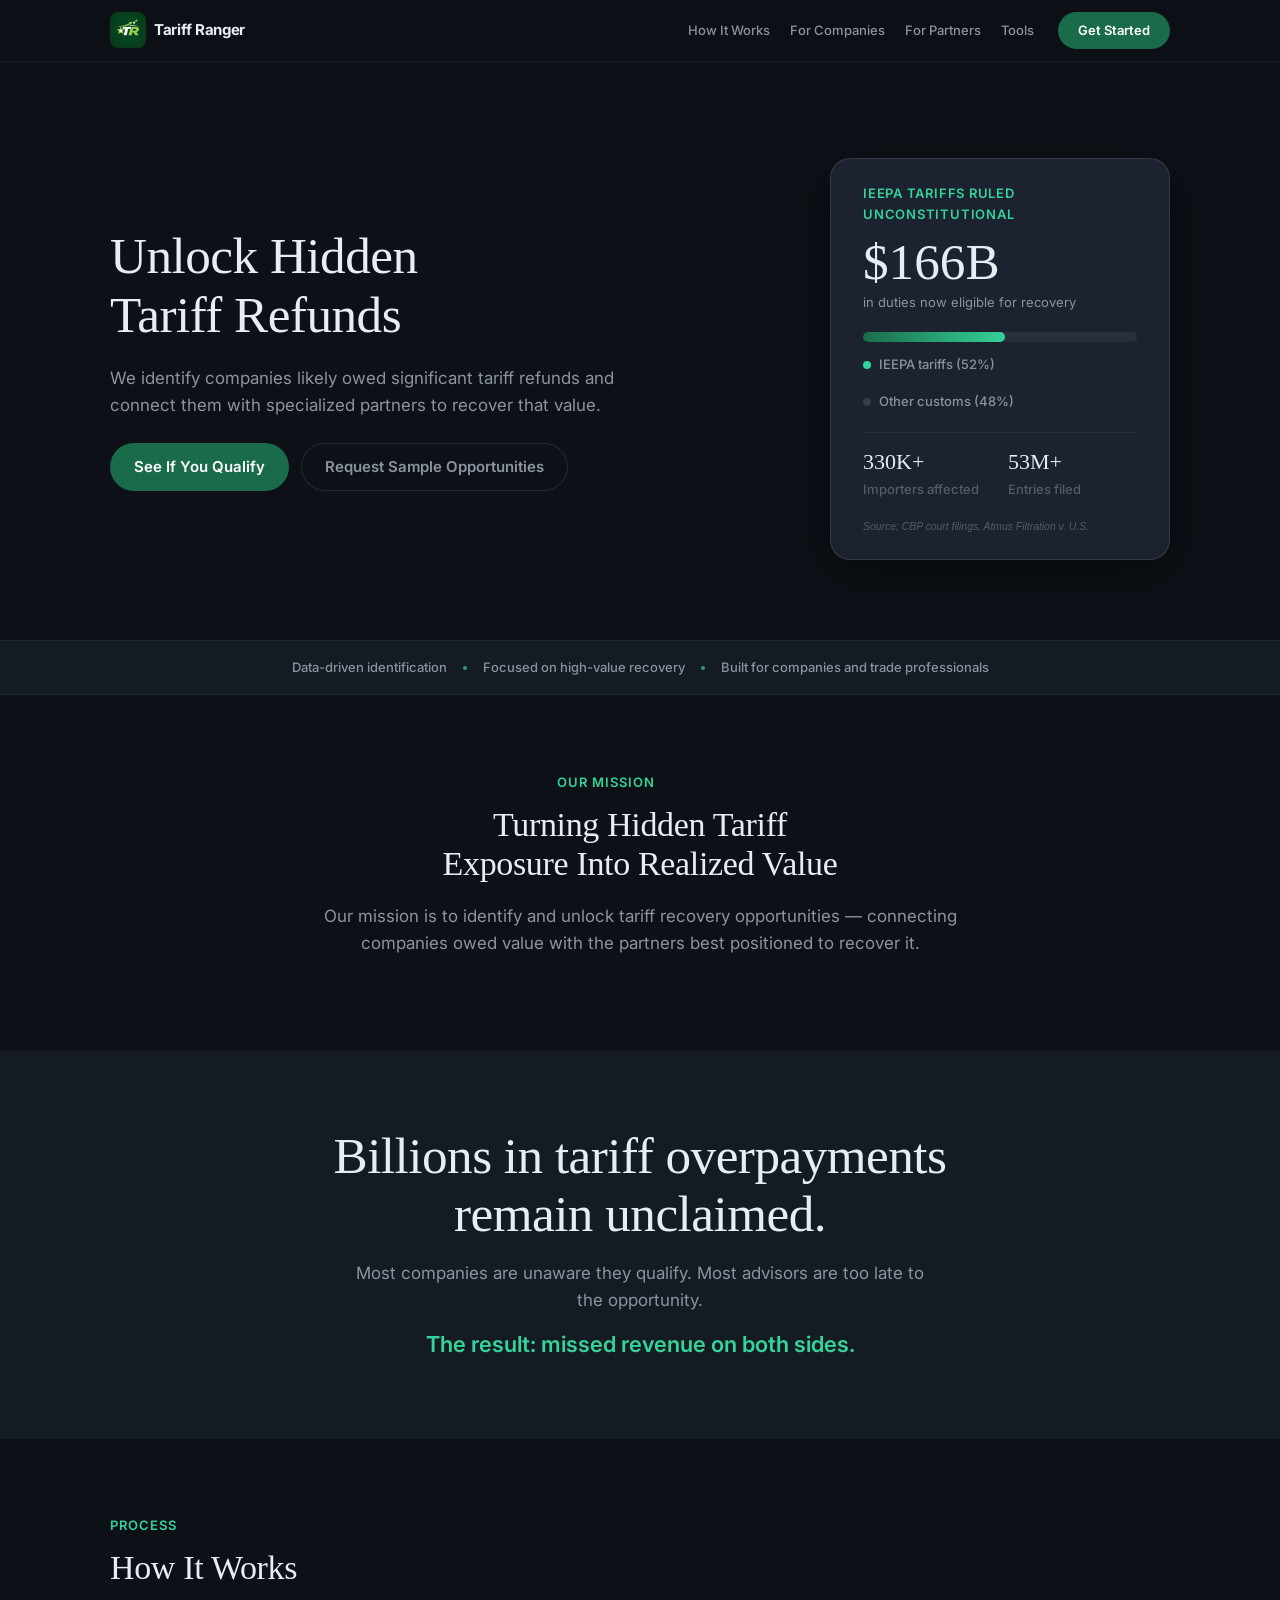
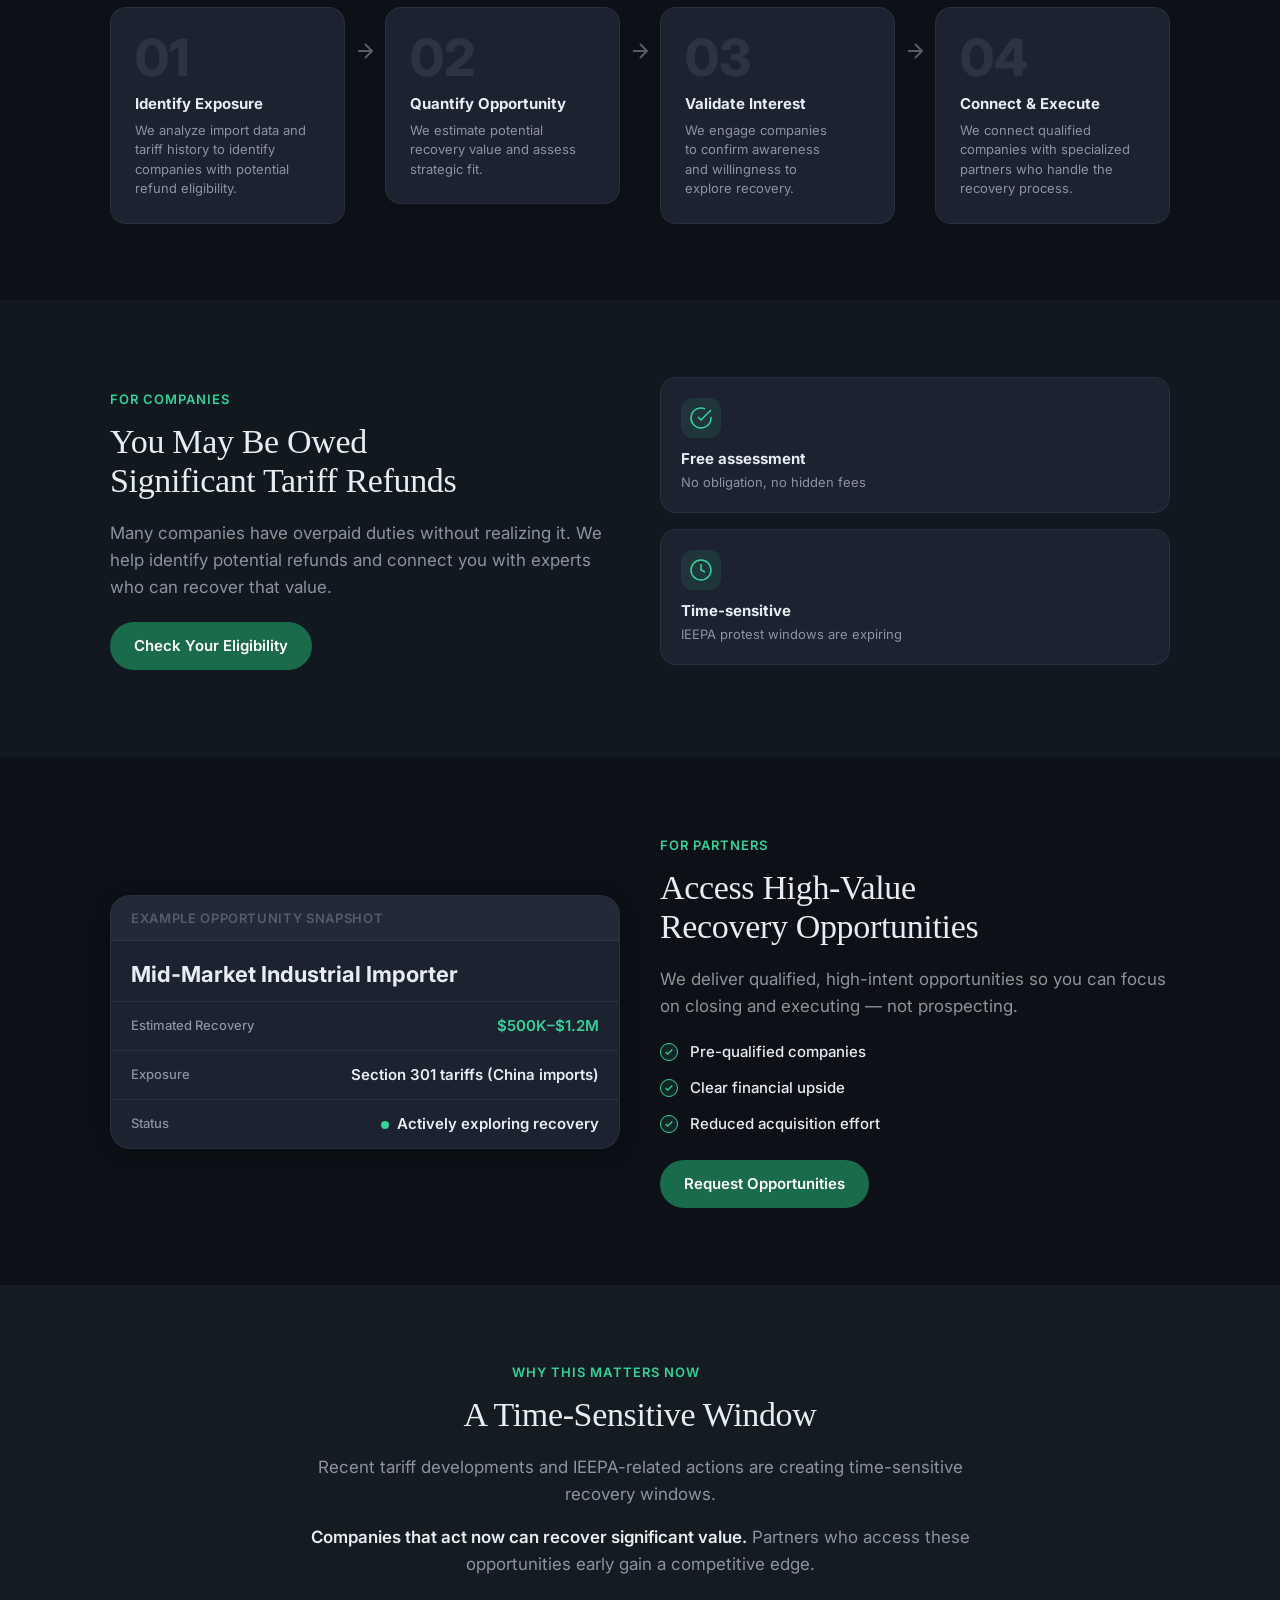
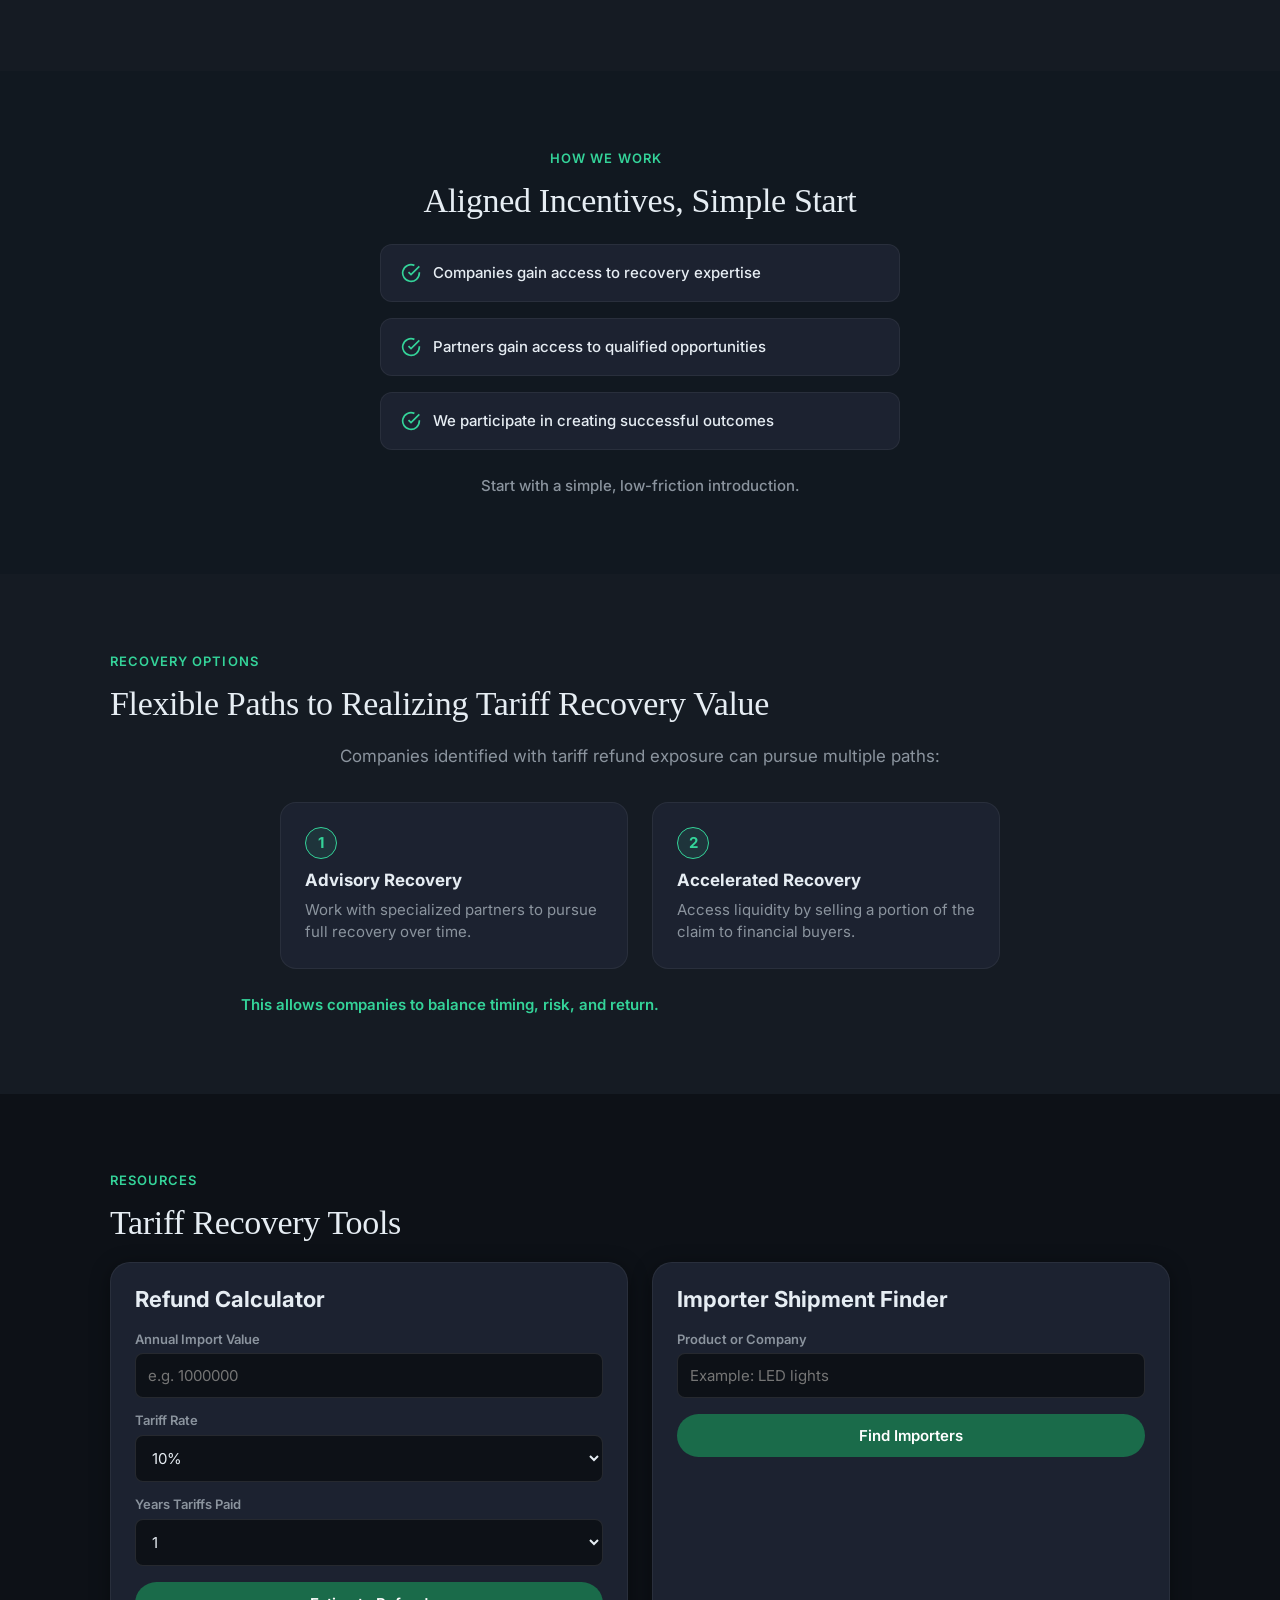
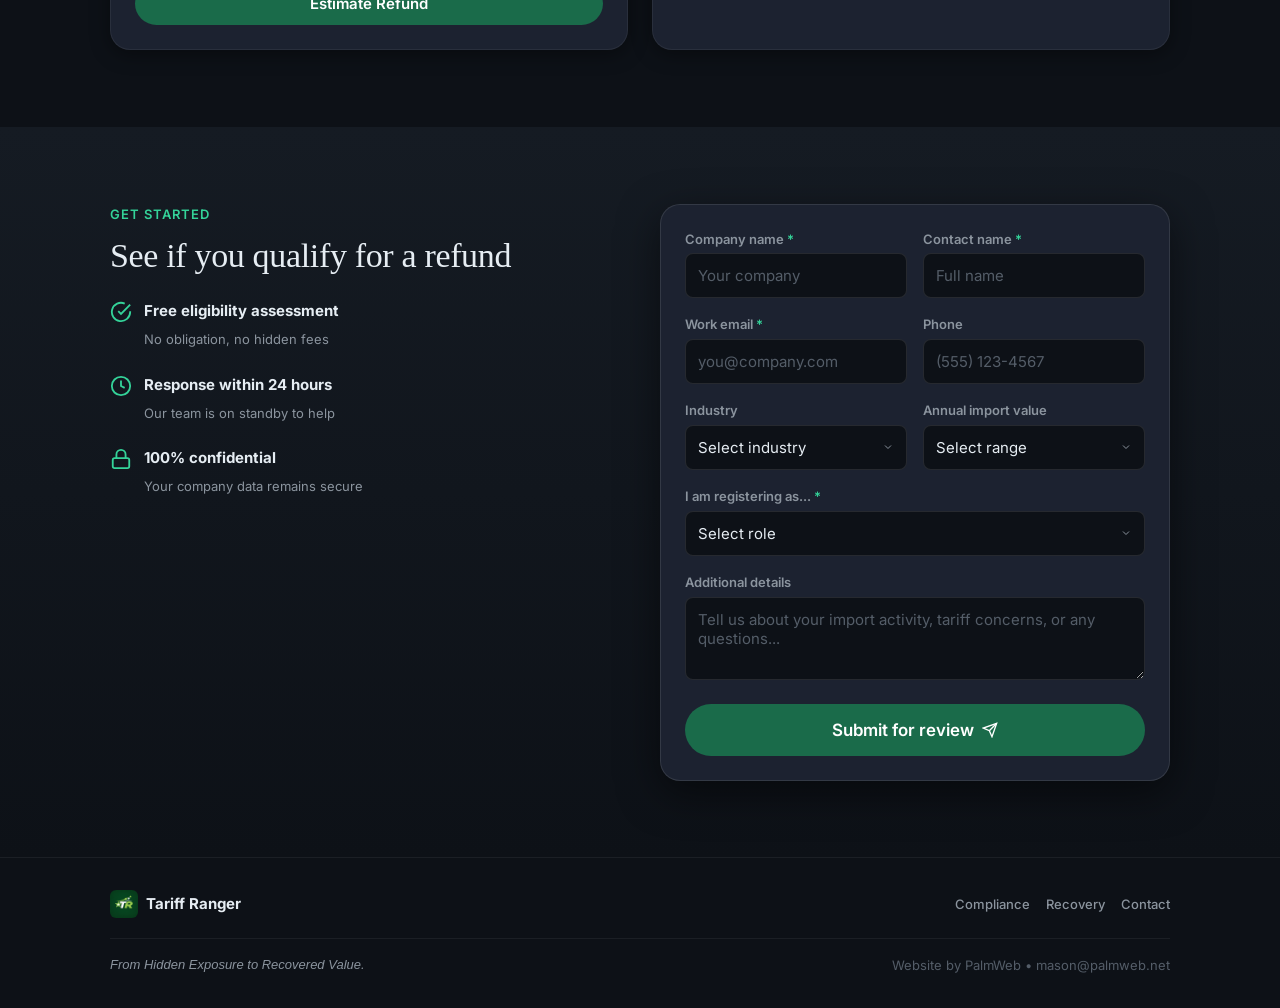
==== commit 75d48ebd: "Add Recovery Options section (Advisory + Accelerated)" ====
--- a/index.html
+++ b/index.html
@@ -247,6 +247,28 @@
     </div>
   </div>
   <p class="engage-footer">Start with a simple, low-friction introduction.</p>
+</div>
+</section>
+
+<!-- RECOVERY OPTIONS -->
+<section class="section section-dark">
+<div class="container">
+  <p class="section-label">Recovery Options</p>
+  <h2 class="section-title">Flexible Paths to Realizing Tariff Recovery Value</h2>
+  <p class="section-body" style="text-align:center;max-width:64ch;margin-inline:auto">Companies identified with tariff refund exposure can pursue multiple paths:</p>
+  <div class="recovery-grid">
+    <div class="recovery-card">
+      <div class="recovery-num">1</div>
+      <h3>Advisory Recovery</h3>
+      <p>Work with specialized partners to pursue full recovery over time.</p>
+    </div>
+    <div class="recovery-card">
+      <div class="recovery-num">2</div>
+      <h3>Accelerated Recovery</h3>
+      <p>Access liquidity by selling a portion of the claim to financial buyers.</p>
+    </div>
+  </div>
+  <p class="recovery-note">This allows companies to balance timing, risk, and return.</p>
 </div>
 </section>
 
--- a/style.css
+++ b/style.css
@@ -568,6 +568,45 @@
 }
 
 /* ============================================
+   RECOVERY OPTIONS
+   ============================================ */
+
+.recovery-grid{
+  display:grid;grid-template-columns:1fr 1fr;gap:var(--space-6);
+  margin:var(--space-8) auto 0;max-width:720px;
+}
+
+.recovery-card{
+  background:var(--bg-card);
+  border:1px solid var(--border);
+  border-radius:var(--radius-xl);
+  padding:var(--space-6);
+  text-align:left;
+}
+
+.recovery-num{
+  width:32px;height:32px;border-radius:50%;
+  background:var(--accent-subtle);border:1.5px solid var(--accent);
+  display:flex;align-items:center;justify-content:center;
+  font-weight:700;font-size:var(--text-sm);color:var(--accent);
+  margin-bottom:var(--space-3);
+}
+
+.recovery-card h3{
+  font-family:var(--font-body);font-size:var(--text-base);
+  font-weight:700;color:var(--text);margin-bottom:var(--space-2);
+}
+
+.recovery-card p{
+  font-size:var(--text-sm);color:var(--text-muted);line-height:1.5;
+}
+
+.recovery-note{
+  text-align:center;margin-top:var(--space-6);
+  font-size:var(--text-sm);color:var(--accent);font-weight:600;
+}
+
+/* ============================================
    TOOLS
    ============================================ */
 
@@ -756,6 +795,7 @@
   .dual-section{grid-template-columns:1fr;gap:var(--space-6)}
   .dual-section.reverse{direction:ltr}
 
+  .recovery-grid{grid-template-columns:1fr}
   .tool-grid{grid-template-columns:1fr}
 
   .form-section{grid-template-columns:1fr;gap:var(--space-8)}
